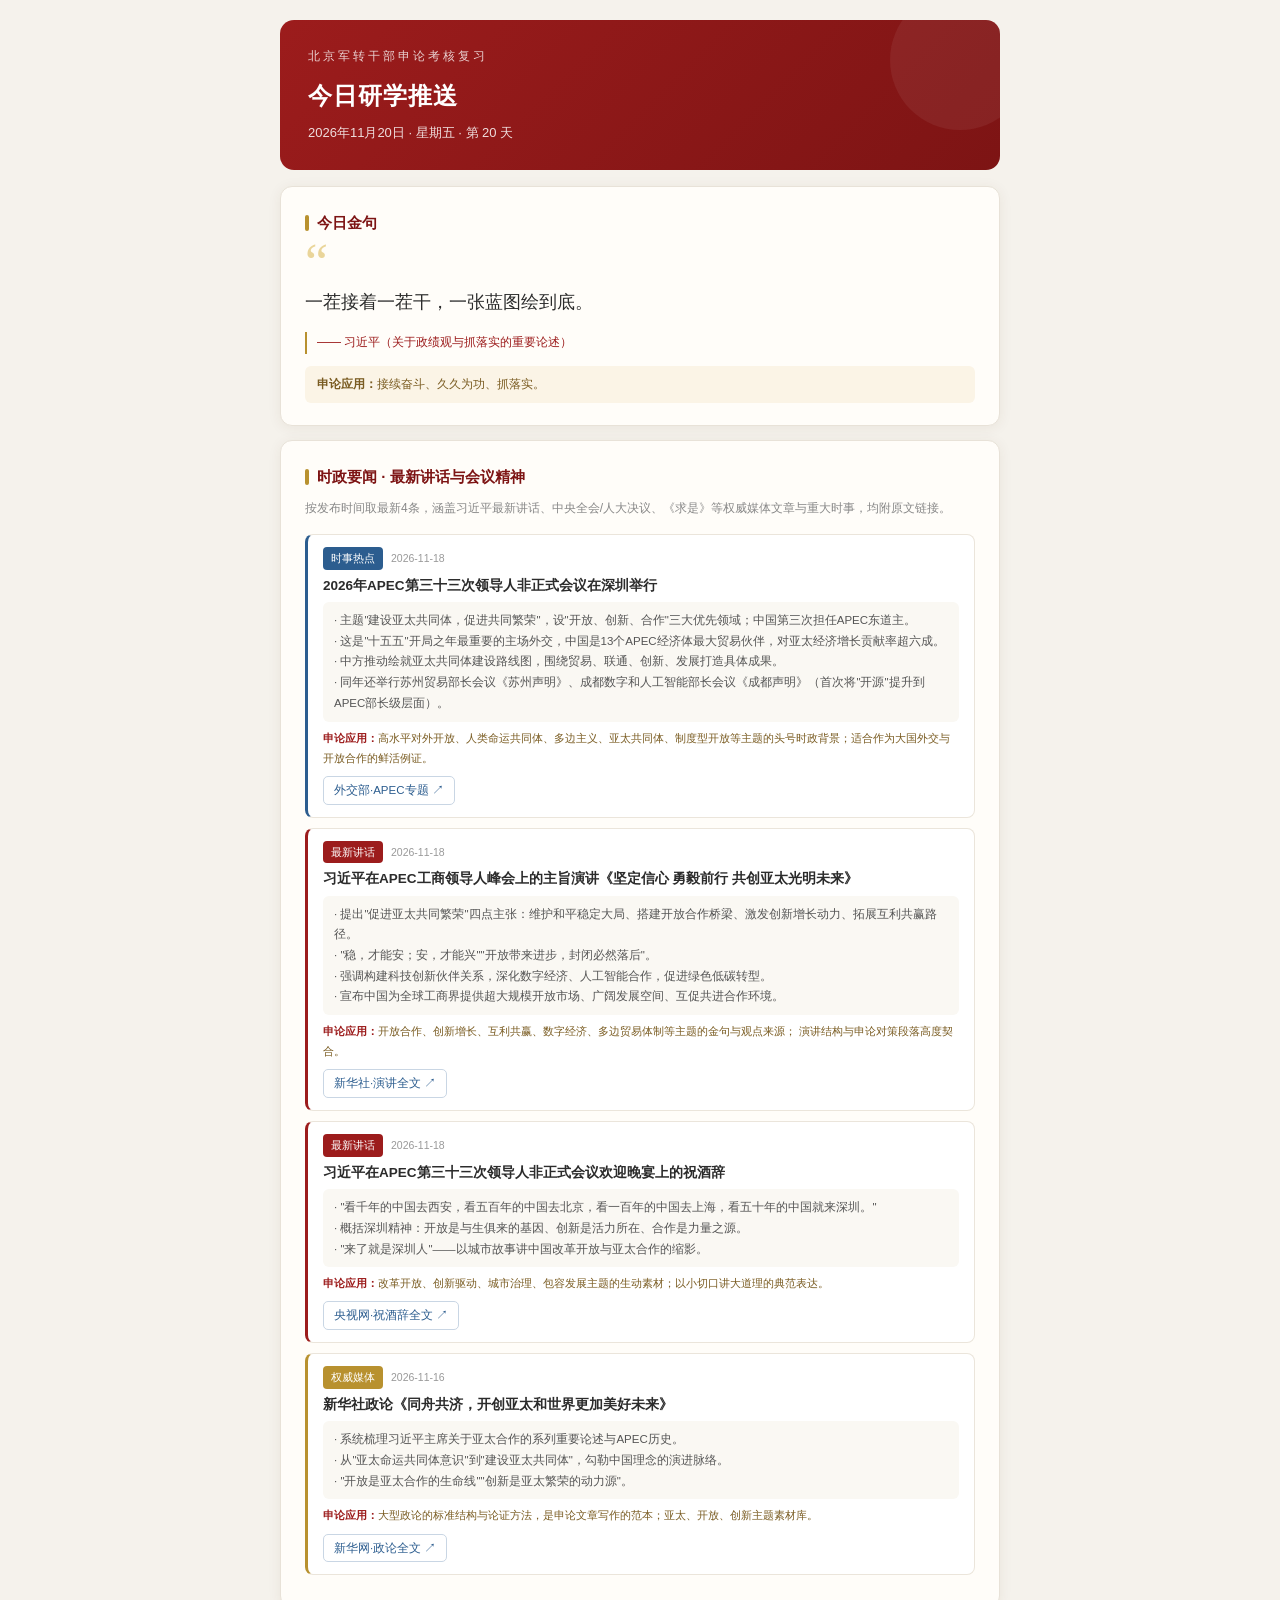
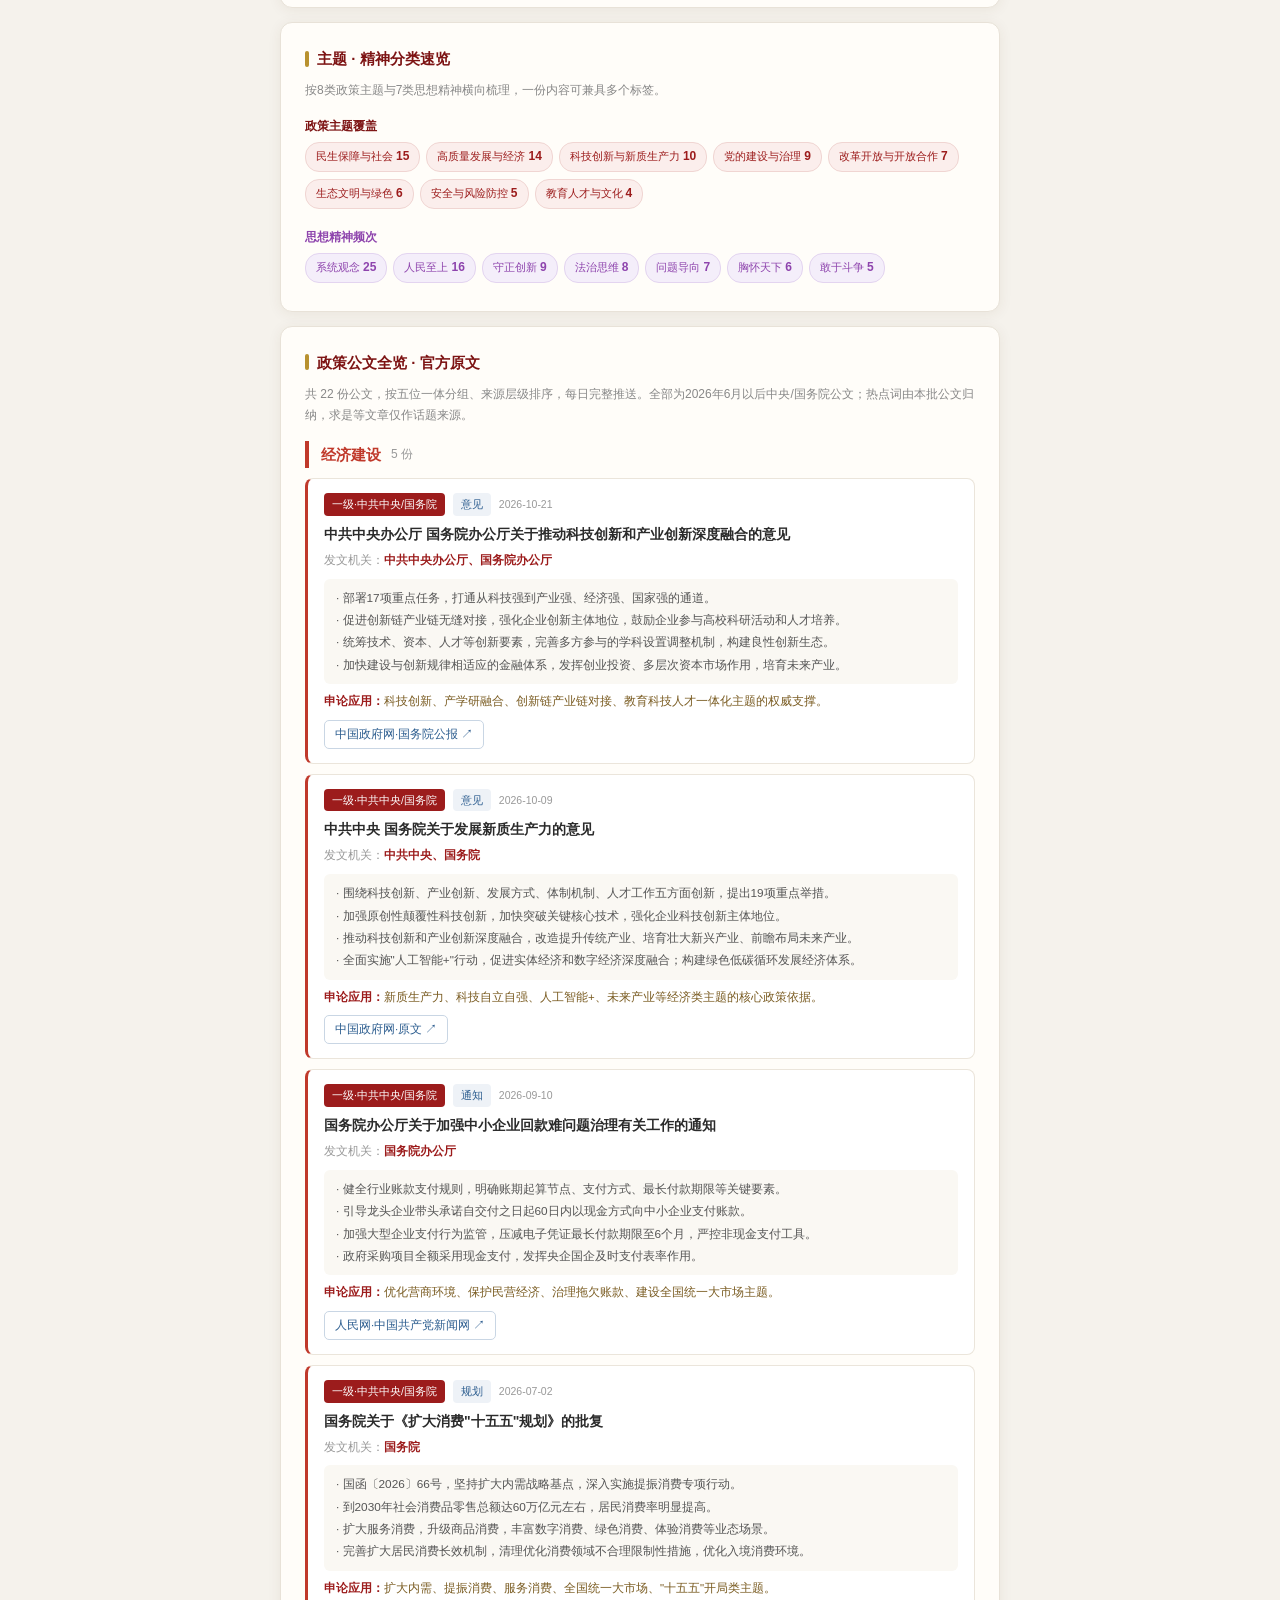
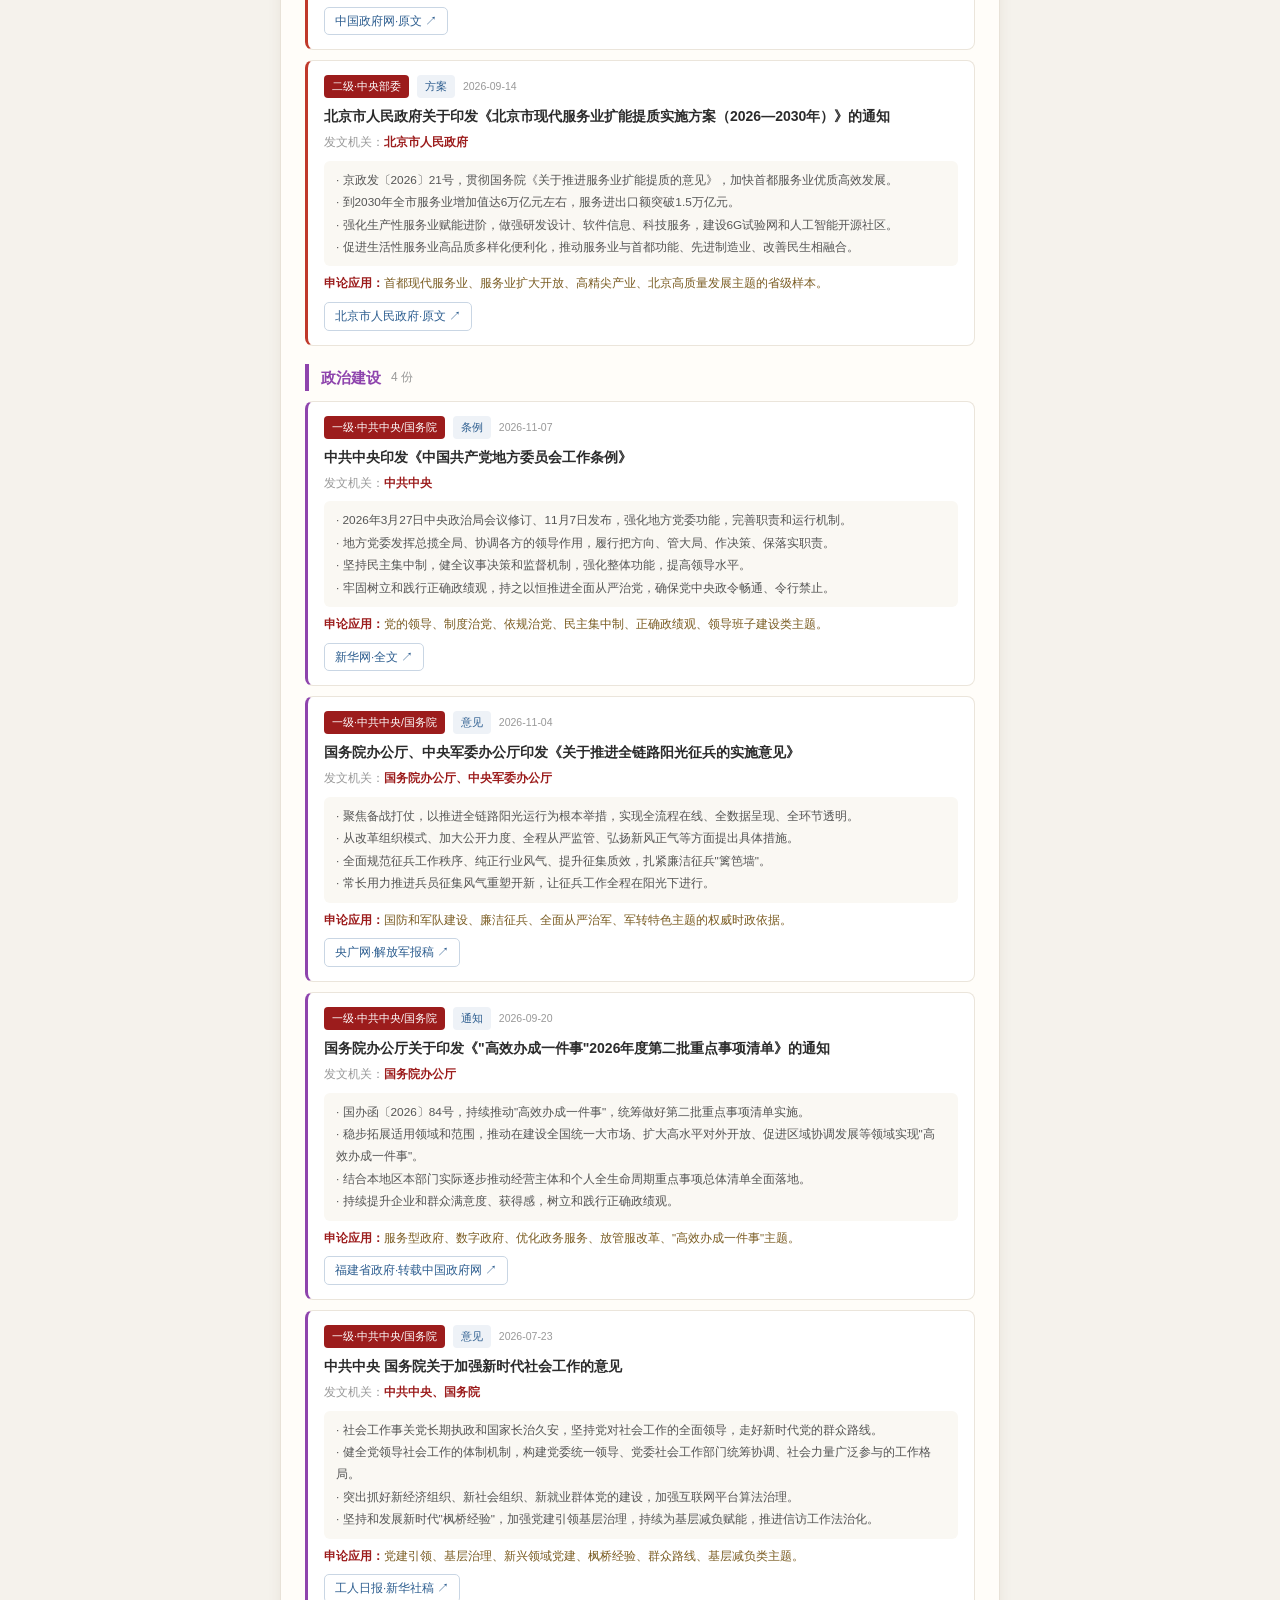
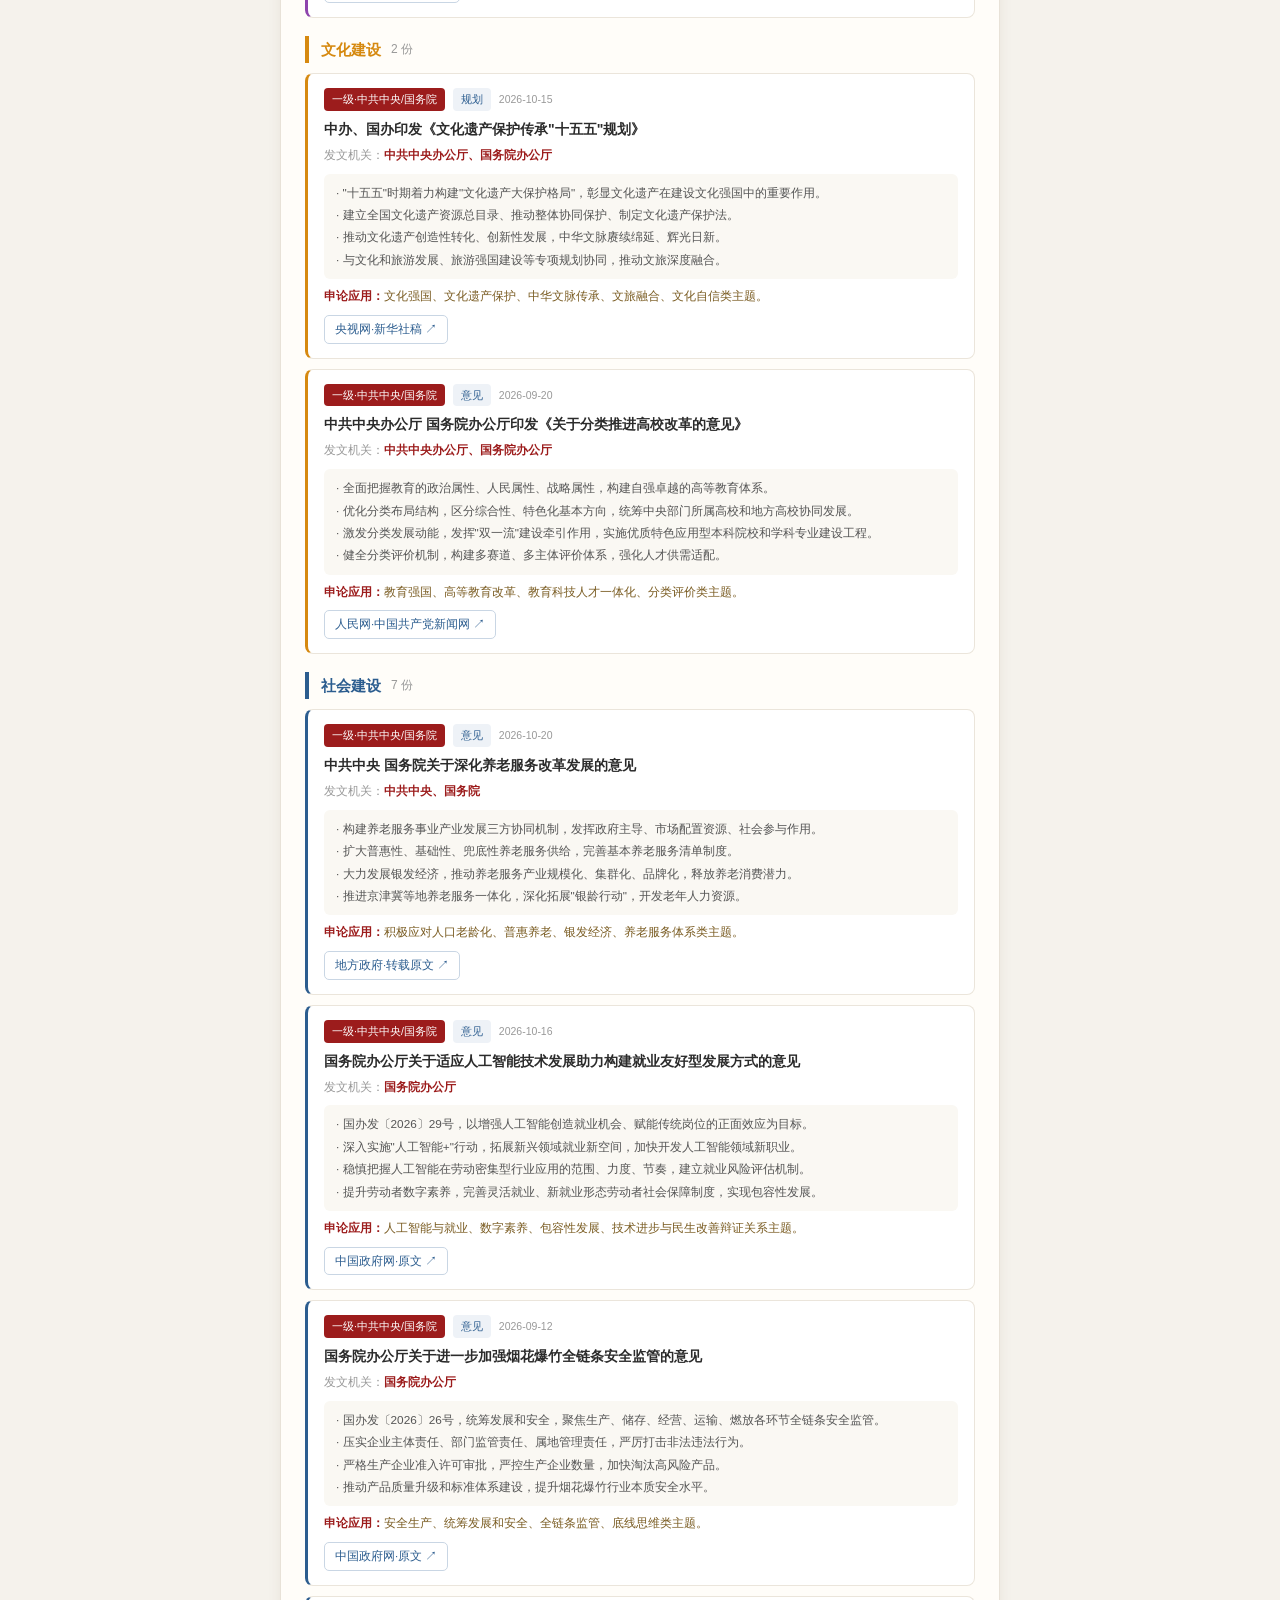
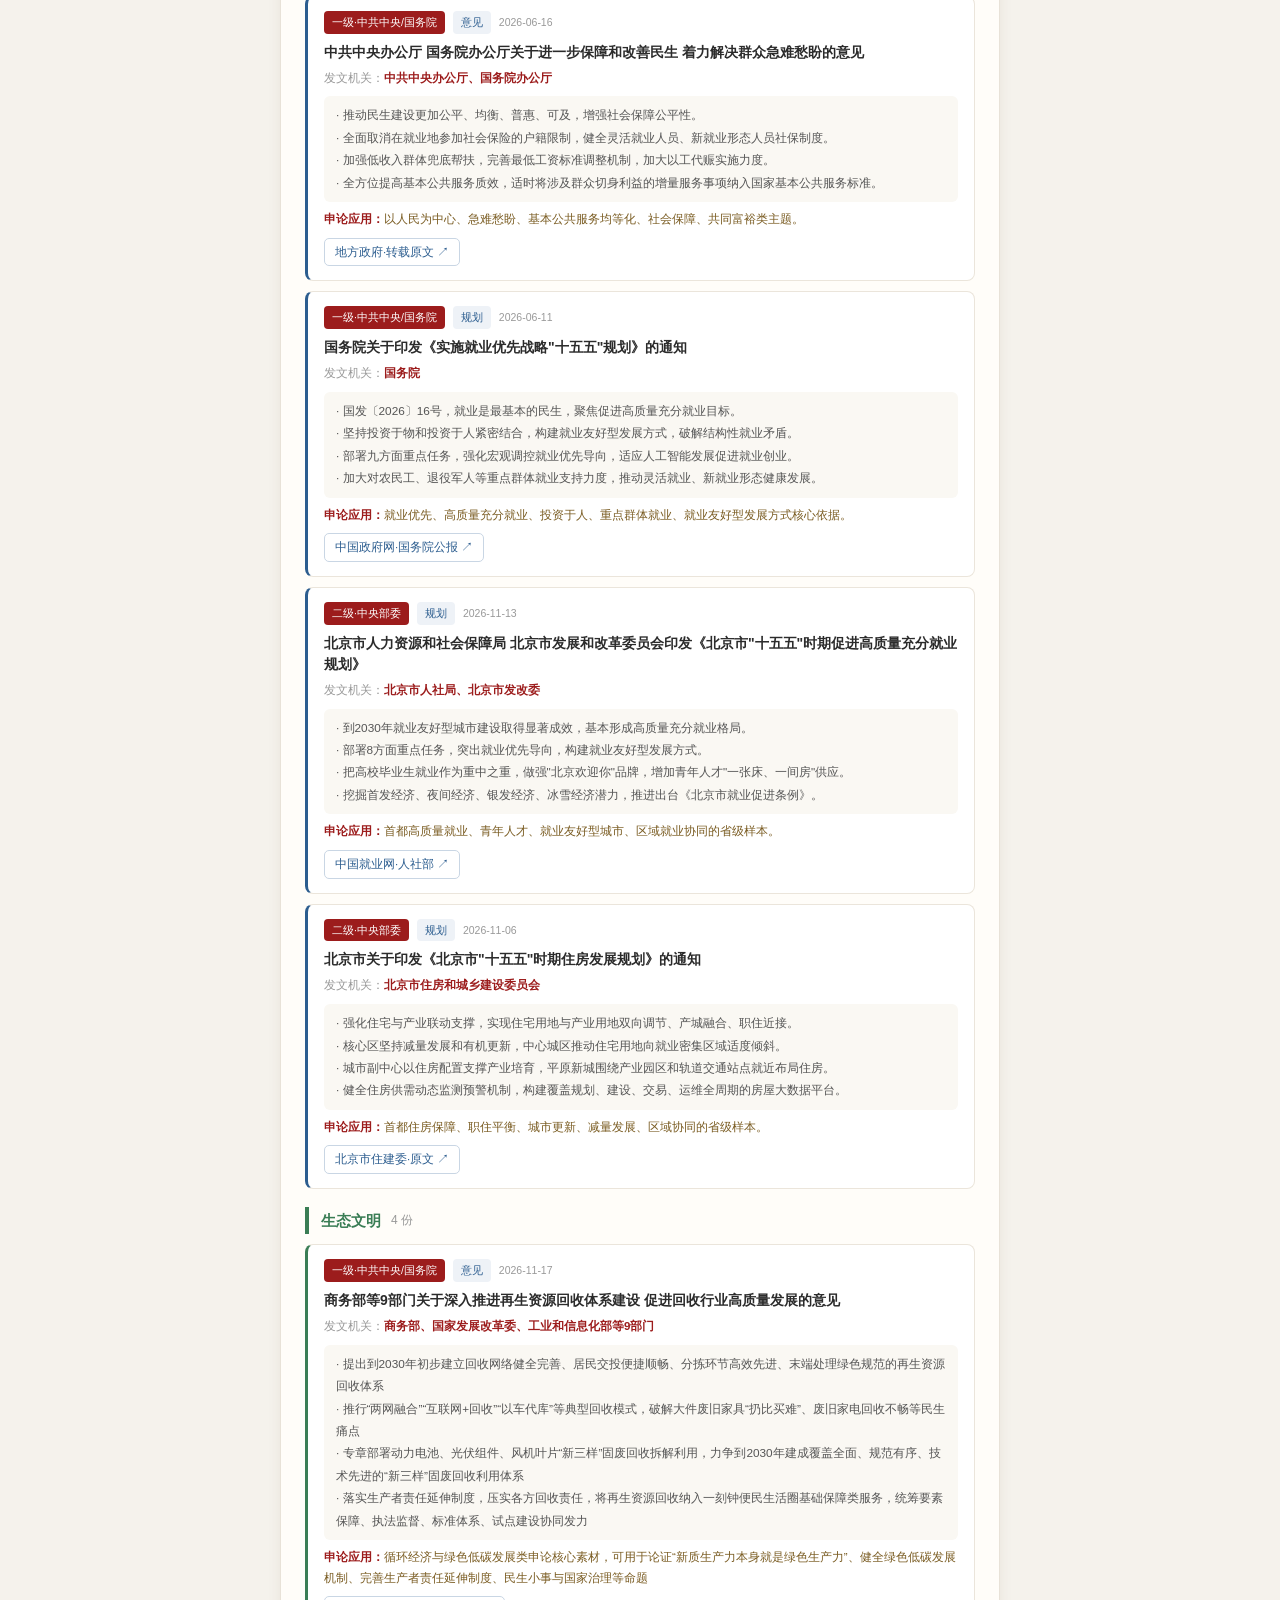
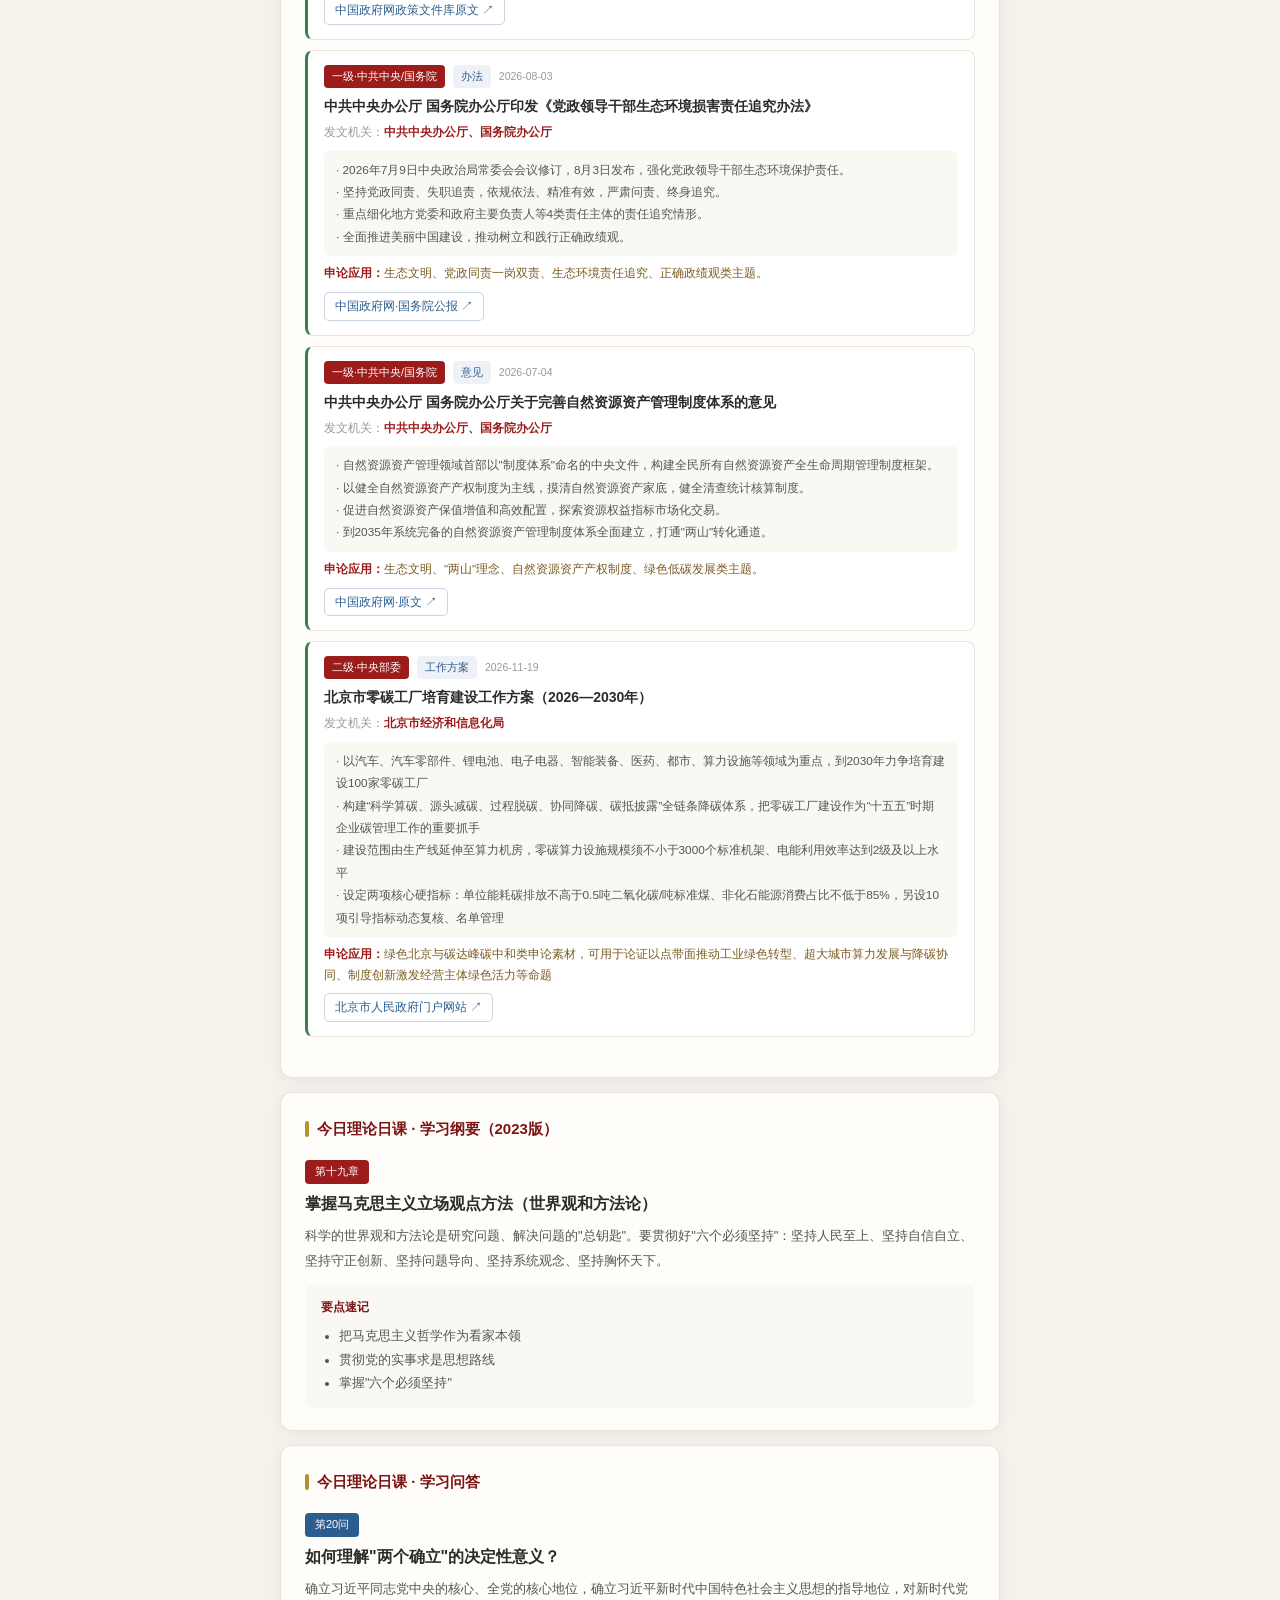
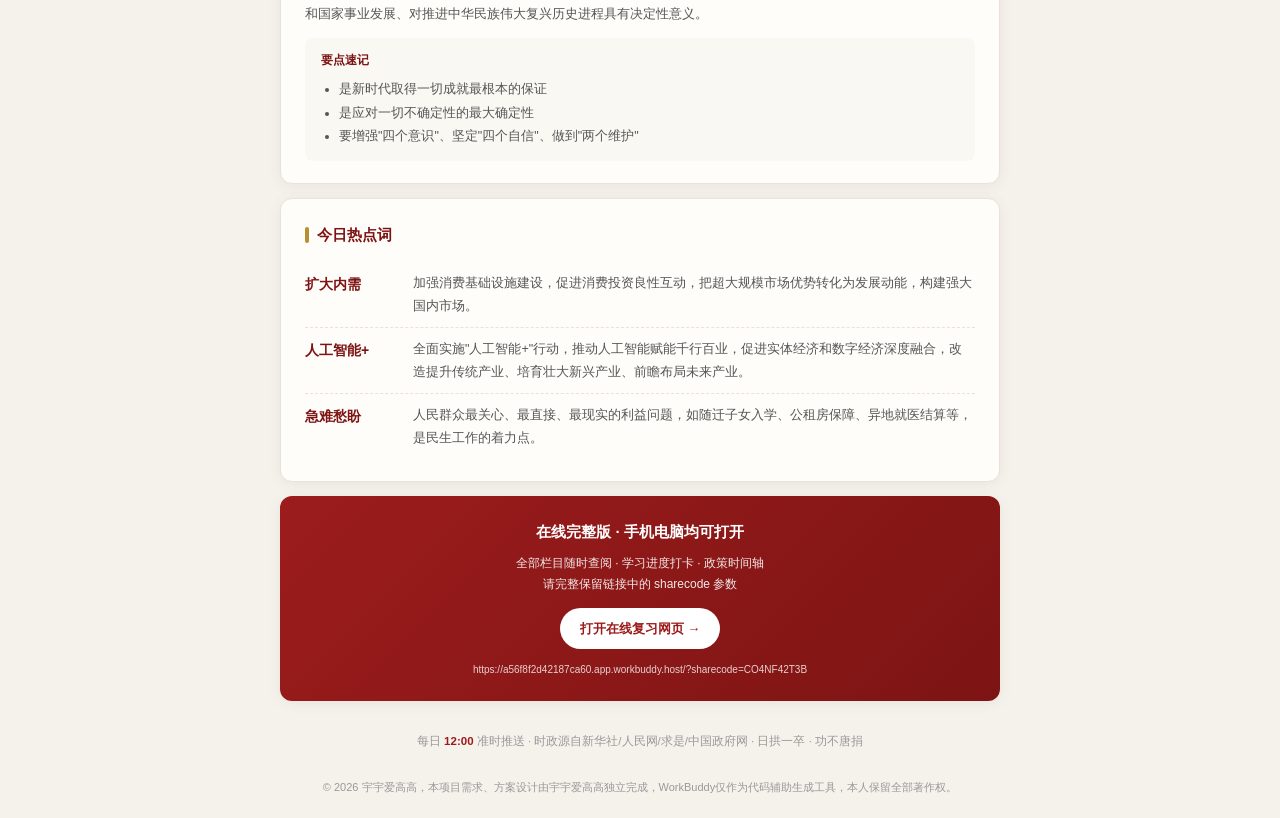
==== 今日推送_2026-11-20.html @ 4954077d "部署军转申论网站 2026-11-20" ====
<!DOCTYPE html>
<!-- 作者：宇宇爱高高，创建时间：2026-11-19，自主设计，AI辅助编码 -->
<html lang="zh-CN">
<head>
<meta charset="UTF-8">
<meta name="viewport" content="width=device-width,initial-scale=1.0">
<meta name="author" content="宇宇爱高高">
<meta name="copyright" content="© 2026 宇宇爱高高">
<meta name="generator" content="WorkBuddy，需求与设计由宇宇爱高高完成">
<title>军转申论·今日推送 11月20日</title>
<style>
*{margin:0;padding:0;box-sizing:border-box}
body{font-family:"PingFang SC","Microsoft YaHei",sans-serif;background:#f5f2ec;color:#2b2b2b;line-height:1.8;padding:20px}
.wrap{max-width:720px;margin:0 auto}
.hd{background:linear-gradient(135deg,#9c1c1c,#7d1414);color:#fff;border-radius:14px;padding:26px 28px;margin-bottom:16px;position:relative;overflow:hidden}
.hd::after{content:"";position:absolute;right:-30px;top:-30px;width:140px;height:140px;border-radius:50%;background:rgba(255,255,255,.06)}
.hd .kicker{font-size:12px;letter-spacing:3px;opacity:.8}
.hd h1{font-size:24px;margin:6px 0 4px;letter-spacing:1px}
.hd .date{font-size:13px;opacity:.85}
.card{background:#fffdf9;border:1px solid #e8e2d8;border-radius:12px;padding:22px 24px;margin-bottom:14px;box-shadow:0 2px 14px rgba(90,60,30,.07)}
.card h2{font-size:15px;color:#7d1414;display:flex;align-items:center;gap:8px;margin-bottom:14px}
.card h2::before{content:"";width:4px;height:16px;background:#b8912f;border-radius:2px}
.qmark{font-size:52px;color:#d9b64d;line-height:.5;font-family:Georgia,serif;opacity:.55}
.qtext{font-size:18px;line-height:2;font-weight:500;margin:8px 0 12px}
.qsrc{font-size:12px;color:#9c1c1c;border-left:2px solid #b8912f;padding-left:10px}
.quse{font-size:12px;color:#7a5c22;background:#fbf4e6;border-radius:6px;padding:8px 12px;margin-top:12px}
.badge{display:inline-block;font-size:11px;color:#fff;background:#9c1c1c;padding:2px 10px;border-radius:4px;margin-bottom:8px}
.badge.blue{background:#2c5d8f}
.stitle{font-size:16px;font-weight:700;line-height:1.5;margin-bottom:8px}
.sbody{font-size:13px;color:#555;line-height:1.9}
.pts{background:#faf8f3;border-radius:8px;padding:12px 16px;margin-top:12px}
.pts .h{font-size:12px;color:#7d1414;font-weight:700;margin-bottom:6px}
.pts ul{padding-left:18px;font-size:12.5px;color:#555;line-height:1.9}
.word{display:flex;gap:12px;align-items:flex-start;padding:10px 0;border-bottom:1px dashed #e8e2d8}
.word:last-child{border-bottom:none}
.word .n{font-size:14px;font-weight:700;color:#7d1414;min-width:96px}
.word .d{font-size:12.5px;color:#555}
.doc-overview{font-size:12px;color:#888;margin:-6px 0 14px}
.doc-group{margin-bottom:18px}
.doc-group-hd{display:flex;align-items:center;gap:10px;border-left:4px solid;padding-left:12px;margin-bottom:10px}
.dg-name{font-size:15px;font-weight:700}
.dg-count{font-size:12px;color:#999}
.doc-item{border:1px solid #ebe5db;border-left:3px solid;border-radius:8px;padding:14px 16px;margin-bottom:10px;background:#fff}
.doc-meta{display:flex;gap:8px;flex-wrap:wrap;align-items:center;margin-bottom:8px}
.tag{font-size:10.5px;padding:2px 8px;border-radius:4px;color:#fff;background:#9c1c1c}
.tag.type{background:#eef2f7;color:#2c5d8f}
.tag.date{background:transparent;color:#999;padding-left:0}
.doc-title{font-size:14px;font-weight:700;line-height:1.5;color:#2b2b2b;margin-bottom:5px}
.doc-org{font-size:11.5px;color:#999;margin-bottom:8px}
.doc-org b{color:#9c1c1c}
.doc-points{font-size:11.8px;color:#555;line-height:1.9;background:#faf8f3;border-radius:6px;padding:8px 12px}
.doc-use{font-size:11.5px;color:#7a5c22;margin-top:7px}
.doc-use b{color:#9c1c1c}
.doc-link{display:inline-block;margin-top:8px;font-size:11.5px;color:#2c5d8f;border:1px solid #c9d6e4;border-radius:5px;padding:3px 10px;text-decoration:none}
.stat-chip{display:inline-block;font-size:11px;padding:3px 10px;border-radius:14px;background:#fbeeec;color:#9c1c1c;margin:0 6px 6px 0;border:1px solid #f0d5d2}
.stat-chip b{font-size:12px}
.stat-chip.purple{background:#f4eefa;color:#8e44ad;border-color:#e3d4f0}
.affair-item{border:1px solid #ebe5db;border-left:3px solid;border-radius:8px;padding:12px 15px;margin-bottom:10px;background:#fff}
.af-meta{display:flex;gap:8px;align-items:center;margin-bottom:6px}
.af-cat{font-size:10.5px;color:#fff;padding:2px 8px;border-radius:4px}
.af-date{font-size:10.5px;color:#999}
.af-title{font-size:13.5px;font-weight:700;line-height:1.5;color:#2b2b2b;margin-bottom:6px}
.af-pts{font-size:11.5px;color:#555;line-height:1.8;background:#faf8f3;border-radius:6px;padding:8px 11px}
.af-use{font-size:11.2px;color:#7a5c22;margin-top:6px}
.af-use b{color:#9c1c1c}
.foot{text-align:center;font-size:11.5px;color:#999;padding:16px 0}
.foot b{color:#9c1c1c}
</style>
</head>
<body>
<div class="wrap">
  <div class="hd">
    <div class="kicker">北京军转干部申论考核复习</div>
    <h1>今日研学推送</h1>
    <div class="date">2026年11月20日 · 星期五 · 第 20 天</div>
  </div>

  <div class="card">
    <h2>今日金句</h2>
    <div class="qmark">“</div>
    <div class="qtext">一茬接着一茬干，一张蓝图绘到底。</div>
    <div class="qsrc">—— 习近平（关于政绩观与抓落实的重要论述）</div>
    <div class="quse"><b>申论应用：</b>接续奋斗、久久为功、抓落实。</div>
  </div>

  <div class="card">
    <h2>时政要闻 · 最新讲话与会议精神</h2>
    <div class="doc-overview">按发布时间取最新4条，涵盖习近平最新讲话、中央全会/人大决议、《求是》等权威媒体文章与重大时事，均附原文链接。</div>
    
  <div class="affair-item" style="border-left-color:#2c5d8f">
    <div class="af-meta">
      <span class="af-cat" style="background:#2c5d8f">时事热点</span>
      <span class="af-date">2026-11-18</span>
    </div>
    <div class="af-title">2026年APEC第三十三次领导人非正式会议在深圳举行</div>
    <div class="af-pts">· 主题"建设亚太共同体，促进共同繁荣"，设"开放、创新、合作"三大优先领域；中国第三次担任APEC东道主。<br>· 这是"十五五"开局之年最重要的主场外交，中国是13个APEC经济体最大贸易伙伴，对亚太经济增长贡献率超六成。<br>· 中方推动绘就亚太共同体建设路线图，围绕贸易、联通、创新、发展打造具体成果。<br>· 同年还举行苏州贸易部长会议《苏州声明》、成都数字和人工智能部长会议《成都声明》（首次将"开源"提升到APEC部长级层面）。</div>
    <div class="af-use"><b>申论应用：</b>高水平对外开放、人类命运共同体、多边主义、亚太共同体、制度型开放等主题的头号时政背景；适合作为大国外交与开放合作的鲜活例证。</div>
    <a class="doc-link" href="https://www.fmprc.gov.cn/gjhdq_676201/gjhdqzz_681964/lhg_682278/jbqk_682280/" target="_blank" rel="noopener">外交部·APEC专题 ↗</a>
  </div>
  <div class="affair-item" style="border-left-color:#9c1c1c">
    <div class="af-meta">
      <span class="af-cat" style="background:#9c1c1c">最新讲话</span>
      <span class="af-date">2026-11-18</span>
    </div>
    <div class="af-title">习近平在APEC工商领导人峰会上的主旨演讲《坚定信心 勇毅前行 共创亚太光明未来》</div>
    <div class="af-pts">· 提出"促进亚太共同繁荣"四点主张：维护和平稳定大局、搭建开放合作桥梁、激发创新增长动力、拓展互利共赢路径。<br>· "稳，才能安；安，才能兴""开放带来进步，封闭必然落后"。<br>· 强调构建科技创新伙伴关系，深化数字经济、人工智能合作，促进绿色低碳转型。<br>· 宣布中国为全球工商界提供超大规模开放市场、广阔发展空间、互促共进合作环境。</div>
    <div class="af-use"><b>申论应用：</b>开放合作、创新增长、互利共赢、数字经济、多边贸易体制等主题的金句与观点来源； 演讲结构与申论对策段落高度契合。</div>
    <a class="doc-link" href="https://www.news.cn/politics/leaders/20261118/656367581ebe4dcb8700fd9f59905ef6/c.html" target="_blank" rel="noopener">新华社·演讲全文 ↗</a>
  </div>
  <div class="affair-item" style="border-left-color:#9c1c1c">
    <div class="af-meta">
      <span class="af-cat" style="background:#9c1c1c">最新讲话</span>
      <span class="af-date">2026-11-18</span>
    </div>
    <div class="af-title">习近平在APEC第三十三次领导人非正式会议欢迎晚宴上的祝酒辞</div>
    <div class="af-pts">· "看千年的中国去西安，看五百年的中国去北京，看一百年的中国去上海，看五十年的中国就来深圳。"<br>· 概括深圳精神：开放是与生俱来的基因、创新是活力所在、合作是力量之源。<br>· "来了就是深圳人"——以城市故事讲中国改革开放与亚太合作的缩影。</div>
    <div class="af-use"><b>申论应用：</b>改革开放、创新驱动、城市治理、包容发展主题的生动素材；以小切口讲大道理的典范表达。</div>
    <a class="doc-link" href="https://news.cctv.cn/2026/11/18/ARTIrsW7RAq0j0XWYl220U7e261118.shtml" target="_blank" rel="noopener">央视网·祝酒辞全文 ↗</a>
  </div>
  <div class="affair-item" style="border-left-color:#b8912f">
    <div class="af-meta">
      <span class="af-cat" style="background:#b8912f">权威媒体</span>
      <span class="af-date">2026-11-16</span>
    </div>
    <div class="af-title">新华社政论《同舟共济，开创亚太和世界更加美好未来》</div>
    <div class="af-pts">· 系统梳理习近平主席关于亚太合作的系列重要论述与APEC历史。<br>· 从"亚太命运共同体意识"到"建设亚太共同体"，勾勒中国理念的演进脉络。<br>· "开放是亚太合作的生命线""创新是亚太繁荣的动力源"。</div>
    <div class="af-use"><b>申论应用：</b>大型政论的标准结构与论证方法，是申论文章写作的范本；亚太、开放、创新主题素材库。</div>
    <a class="doc-link" href="https://www.news.cn/world/20261116/2da9c629eb8a466ca08a1c7524896eae/c.html" target="_blank" rel="noopener">新华网·政论全文 ↗</a>
  </div>
  </div>

  <div class="card">
    <h2>主题 · 精神分类速览</h2>
    <div class="doc-overview">按8类政策主题与7类思想精神横向梳理，一份内容可兼具多个标签。</div>
    <div style="font-size:12px;color:#7d1414;font-weight:700;margin:6px 0 4px">政策主题覆盖</div>
    <div><span class="stat-chip">民生保障与社会 <b>15</b></span><span class="stat-chip">高质量发展与经济 <b>14</b></span><span class="stat-chip">科技创新与新质生产力 <b>10</b></span><span class="stat-chip">党的建设与治理 <b>9</b></span><span class="stat-chip">改革开放与开放合作 <b>7</b></span><span class="stat-chip">生态文明与绿色 <b>6</b></span><span class="stat-chip">安全与风险防控 <b>5</b></span><span class="stat-chip">教育人才与文化 <b>4</b></span></div>
    <div style="font-size:12px;color:#8e44ad;font-weight:700;margin:12px 0 4px">思想精神频次</div>
    <div><span class="stat-chip purple">系统观念 <b>25</b></span><span class="stat-chip purple">人民至上 <b>16</b></span><span class="stat-chip purple">守正创新 <b>9</b></span><span class="stat-chip purple">法治思维 <b>8</b></span><span class="stat-chip purple">问题导向 <b>7</b></span><span class="stat-chip purple">胸怀天下 <b>6</b></span><span class="stat-chip purple">敢于斗争 <b>5</b></span></div>
  </div>

  <div class="card">
    <h2>政策公文全览 · 官方原文</h2>
    <div class="doc-overview">共 22 份公文，按五位一体分组、来源层级排序，每日完整推送。全部为2026年6月以后中央/国务院公文；热点词由本批公文归纳，求是等文章仅作话题来源。</div>
    
  <div class="doc-group">
    <div class="doc-group-hd" style="border-left-color:#c0392b">
      <span class="dg-name" style="color:#c0392b">经济建设</span>
      <span class="dg-count">5 份</span>
    </div>
    
      <div class="doc-item" style="border-left-color:#c0392b">
        <div class="doc-meta">
          <span class="tag">一级·中共中央/国务院</span>
          <span class="tag type">意见</span>
          <span class="tag date">2026-10-21</span>
        </div>
        <div class="doc-title">中共中央办公厅 国务院办公厅关于推动科技创新和产业创新深度融合的意见</div>
        <div class="doc-org">发文机关：<b>中共中央办公厅、国务院办公厅</b></div>
        <div class="doc-points">· 部署17项重点任务，打通从科技强到产业强、经济强、国家强的通道。<br>· 促进创新链产业链无缝对接，强化企业创新主体地位，鼓励企业参与高校科研活动和人才培养。<br>· 统筹技术、资本、人才等创新要素，完善多方参与的学科设置调整机制，构建良性创新生态。<br>· 加快建设与创新规律相适应的金融体系，发挥创业投资、多层次资本市场作用，培育未来产业。</div>
        <div class="doc-use"><b>申论应用：</b>科技创新、产学研融合、创新链产业链对接、教育科技人才一体化主题的权威支撑。</div>
        <a class="doc-link" href="https://www.gov.cn/gongbao/2026/issue_13086/202611/content_7085638.html" target="_blank" rel="noopener">中国政府网·国务院公报 ↗</a>
      </div>
      <div class="doc-item" style="border-left-color:#c0392b">
        <div class="doc-meta">
          <span class="tag">一级·中共中央/国务院</span>
          <span class="tag type">意见</span>
          <span class="tag date">2026-10-09</span>
        </div>
        <div class="doc-title">中共中央 国务院关于发展新质生产力的意见</div>
        <div class="doc-org">发文机关：<b>中共中央、国务院</b></div>
        <div class="doc-points">· 围绕科技创新、产业创新、发展方式、体制机制、人才工作五方面创新，提出19项重点举措。<br>· 加强原创性颠覆性科技创新，加快突破关键核心技术，强化企业科技创新主体地位。<br>· 推动科技创新和产业创新深度融合，改造提升传统产业、培育壮大新兴产业、前瞻布局未来产业。<br>· 全面实施"人工智能+"行动，促进实体经济和数字经济深度融合；构建绿色低碳循环发展经济体系。</div>
        <div class="doc-use"><b>申论应用：</b>新质生产力、科技自立自强、人工智能+、未来产业等经济类主题的核心政策依据。</div>
        <a class="doc-link" href="https://www.gov.cn/yaowen/liebiao/202610/content_7082824.htm" target="_blank" rel="noopener">中国政府网·原文 ↗</a>
      </div>
      <div class="doc-item" style="border-left-color:#c0392b">
        <div class="doc-meta">
          <span class="tag">一级·中共中央/国务院</span>
          <span class="tag type">通知</span>
          <span class="tag date">2026-09-10</span>
        </div>
        <div class="doc-title">国务院办公厅关于加强中小企业回款难问题治理有关工作的通知</div>
        <div class="doc-org">发文机关：<b>国务院办公厅</b></div>
        <div class="doc-points">· 健全行业账款支付规则，明确账期起算节点、支付方式、最长付款期限等关键要素。<br>· 引导龙头企业带头承诺自交付之日起60日内以现金方式向中小企业支付账款。<br>· 加强大型企业支付行为监管，压减电子凭证最长付款期限至6个月，严控非现金支付工具。<br>· 政府采购项目全额采用现金支付，发挥央企国企及时支付表率作用。</div>
        <div class="doc-use"><b>申论应用：</b>优化营商环境、保护民营经济、治理拖欠账款、建设全国统一大市场主题。</div>
        <a class="doc-link" href="https://cpc.people.com.cn/BIG5/n1/2026/0911/c64387-40796608.html" target="_blank" rel="noopener">人民网·中国共产党新闻网 ↗</a>
      </div>
      <div class="doc-item" style="border-left-color:#c0392b">
        <div class="doc-meta">
          <span class="tag">一级·中共中央/国务院</span>
          <span class="tag type">规划</span>
          <span class="tag date">2026-07-02</span>
        </div>
        <div class="doc-title">国务院关于《扩大消费"十五五"规划》的批复</div>
        <div class="doc-org">发文机关：<b>国务院</b></div>
        <div class="doc-points">· 国函〔2026〕66号，坚持扩大内需战略基点，深入实施提振消费专项行动。<br>· 到2030年社会消费品零售总额达60万亿元左右，居民消费率明显提高。<br>· 扩大服务消费，升级商品消费，丰富数字消费、绿色消费、体验消费等业态场景。<br>· 完善扩大居民消费长效机制，清理优化消费领域不合理限制性措施，优化入境消费环境。</div>
        <div class="doc-use"><b>申论应用：</b>扩大内需、提振消费、服务消费、全国统一大市场、"十五五"开局类主题。</div>
        <a class="doc-link" href="https://www.gov.cn/zhengce/zhengceku/202607/content_7075217.htm" target="_blank" rel="noopener">中国政府网·原文 ↗</a>
      </div>
      <div class="doc-item" style="border-left-color:#c0392b">
        <div class="doc-meta">
          <span class="tag">二级·中央部委</span>
          <span class="tag type">方案</span>
          <span class="tag date">2026-09-14</span>
        </div>
        <div class="doc-title">北京市人民政府关于印发《北京市现代服务业扩能提质实施方案（2026—2030年）》的通知</div>
        <div class="doc-org">发文机关：<b>北京市人民政府</b></div>
        <div class="doc-points">· 京政发〔2026〕21号，贯彻国务院《关于推进服务业扩能提质的意见》，加快首都服务业优质高效发展。<br>· 到2030年全市服务业增加值达6万亿元左右，服务进出口额突破1.5万亿元。<br>· 强化生产性服务业赋能进阶，做强研发设计、软件信息、科技服务，建设6G试验网和人工智能开源社区。<br>· 促进生活性服务业高品质多样化便利化，推动服务业与首都功能、先进制造业、改善民生相融合。</div>
        <div class="doc-use"><b>申论应用：</b>首都现代服务业、服务业扩大开放、高精尖产业、北京高质量发展主题的省级样本。</div>
        <a class="doc-link" href="https://www.beijing.gov.cn/zhengce/zhengcefagui/202609/t20260916_4866916.html" target="_blank" rel="noopener">北京市人民政府·原文 ↗</a>
      </div>
  </div>
  <div class="doc-group">
    <div class="doc-group-hd" style="border-left-color:#8e44ad">
      <span class="dg-name" style="color:#8e44ad">政治建设</span>
      <span class="dg-count">4 份</span>
    </div>
    
      <div class="doc-item" style="border-left-color:#8e44ad">
        <div class="doc-meta">
          <span class="tag">一级·中共中央/国务院</span>
          <span class="tag type">条例</span>
          <span class="tag date">2026-11-07</span>
        </div>
        <div class="doc-title">中共中央印发《中国共产党地方委员会工作条例》</div>
        <div class="doc-org">发文机关：<b>中共中央</b></div>
        <div class="doc-points">· 2026年3月27日中央政治局会议修订、11月7日发布，强化地方党委功能，完善职责和运行机制。<br>· 地方党委发挥总揽全局、协调各方的领导作用，履行把方向、管大局、作决策、保落实职责。<br>· 坚持民主集中制，健全议事决策和监督机制，强化整体功能，提高领导水平。<br>· 牢固树立和践行正确政绩观，持之以恒推进全面从严治党，确保党中央政令畅通、令行禁止。</div>
        <div class="doc-use"><b>申论应用：</b>党的领导、制度治党、依规治党、民主集中制、正确政绩观、领导班子建设类主题。</div>
        <a class="doc-link" href="https://www.news.cn/politics/20261115/aac5a93da4fe438a99ce4bcd477d2e38/c.html" target="_blank" rel="noopener">新华网·全文 ↗</a>
      </div>
      <div class="doc-item" style="border-left-color:#8e44ad">
        <div class="doc-meta">
          <span class="tag">一级·中共中央/国务院</span>
          <span class="tag type">意见</span>
          <span class="tag date">2026-11-04</span>
        </div>
        <div class="doc-title">国务院办公厅、中央军委办公厅印发《关于推进全链路阳光征兵的实施意见》</div>
        <div class="doc-org">发文机关：<b>国务院办公厅、中央军委办公厅</b></div>
        <div class="doc-points">· 聚焦备战打仗，以推进全链路阳光运行为根本举措，实现全流程在线、全数据呈现、全环节透明。<br>· 从改革组织模式、加大公开力度、全程从严监管、弘扬新风正气等方面提出具体措施。<br>· 全面规范征兵工作秩序、纯正行业风气、提升征集质效，扎紧廉洁征兵"篱笆墙"。<br>· 常长用力推进兵员征集风气重塑开新，让征兵工作全程在阳光下进行。</div>
        <div class="doc-use"><b>申论应用：</b>国防和军队建设、廉洁征兵、全面从严治军、军转特色主题的权威时政依据。</div>
        <a class="doc-link" href="https://www.cnr.cn/js2014/jq/20261104/t20261104_527862147.shtml" target="_blank" rel="noopener">央广网·解放军报稿 ↗</a>
      </div>
      <div class="doc-item" style="border-left-color:#8e44ad">
        <div class="doc-meta">
          <span class="tag">一级·中共中央/国务院</span>
          <span class="tag type">通知</span>
          <span class="tag date">2026-09-20</span>
        </div>
        <div class="doc-title">国务院办公厅关于印发《"高效办成一件事"2026年度第二批重点事项清单》的通知</div>
        <div class="doc-org">发文机关：<b>国务院办公厅</b></div>
        <div class="doc-points">· 国办函〔2026〕84号，持续推动"高效办成一件事"，统筹做好第二批重点事项清单实施。<br>· 稳步拓展适用领域和范围，推动在建设全国统一大市场、扩大高水平对外开放、促进区域协调发展等领域实现"高效办成一件事"。<br>· 结合本地区本部门实际逐步推动经营主体和个人全生命周期重点事项总体清单全面落地。<br>· 持续提升企业和群众满意度、获得感，树立和践行正确政绩观。</div>
        <div class="doc-use"><b>申论应用：</b>服务型政府、数字政府、优化政务服务、放管服改革、"高效办成一件事"主题。</div>
        <a class="doc-link" href="https://www.fujian.gov.cn/zwgk/ztzl/zfwzjsygl/ygwj/202609/t20260929_7219694.htm" target="_blank" rel="noopener">福建省政府·转载中国政府网 ↗</a>
      </div>
      <div class="doc-item" style="border-left-color:#8e44ad">
        <div class="doc-meta">
          <span class="tag">一级·中共中央/国务院</span>
          <span class="tag type">意见</span>
          <span class="tag date">2026-07-23</span>
        </div>
        <div class="doc-title">中共中央 国务院关于加强新时代社会工作的意见</div>
        <div class="doc-org">发文机关：<b>中共中央、国务院</b></div>
        <div class="doc-points">· 社会工作事关党长期执政和国家长治久安，坚持党对社会工作的全面领导，走好新时代党的群众路线。<br>· 健全党领导社会工作的体制机制，构建党委统一领导、党委社会工作部门统筹协调、社会力量广泛参与的工作格局。<br>· 突出抓好新经济组织、新社会组织、新就业群体党的建设，加强互联网平台算法治理。<br>· 坚持和发展新时代"枫桥经验"，加强党建引领基层治理，持续为基层减负赋能，推进信访工作法治化。</div>
        <div class="doc-use"><b>申论应用：</b>党建引领、基层治理、新兴领域党建、枫桥经验、群众路线、基层减负类主题。</div>
        <a class="doc-link" href="https://www.workercn.cn/papers/grrb/2026/07/24/1/news-1.html" target="_blank" rel="noopener">工人日报·新华社稿 ↗</a>
      </div>
  </div>
  <div class="doc-group">
    <div class="doc-group-hd" style="border-left-color:#d68910">
      <span class="dg-name" style="color:#d68910">文化建设</span>
      <span class="dg-count">2 份</span>
    </div>
    
      <div class="doc-item" style="border-left-color:#d68910">
        <div class="doc-meta">
          <span class="tag">一级·中共中央/国务院</span>
          <span class="tag type">规划</span>
          <span class="tag date">2026-10-15</span>
        </div>
        <div class="doc-title">中办、国办印发《文化遗产保护传承"十五五"规划》</div>
        <div class="doc-org">发文机关：<b>中共中央办公厅、国务院办公厅</b></div>
        <div class="doc-points">· "十五五"时期着力构建"文化遗产大保护格局"，彰显文化遗产在建设文化强国中的重要作用。<br>· 建立全国文化遗产资源总目录、推动整体协同保护、制定文化遗产保护法。<br>· 推动文化遗产创造性转化、创新性发展，中华文脉赓续绵延、辉光日新。<br>· 与文化和旅游发展、旅游强国建设等专项规划协同，推动文旅深度融合。</div>
        <div class="doc-use"><b>申论应用：</b>文化强国、文化遗产保护、中华文脉传承、文旅融合、文化自信类主题。</div>
        <a class="doc-link" href="https://news.cctv.com/2026/10/17/ARTIZFjn5FmaSoLdAGkKhMPj261017.shtml" target="_blank" rel="noopener">央视网·新华社稿 ↗</a>
      </div>
      <div class="doc-item" style="border-left-color:#d68910">
        <div class="doc-meta">
          <span class="tag">一级·中共中央/国务院</span>
          <span class="tag type">意见</span>
          <span class="tag date">2026-09-20</span>
        </div>
        <div class="doc-title">中共中央办公厅 国务院办公厅印发《关于分类推进高校改革的意见》</div>
        <div class="doc-org">发文机关：<b>中共中央办公厅、国务院办公厅</b></div>
        <div class="doc-points">· 全面把握教育的政治属性、人民属性、战略属性，构建自强卓越的高等教育体系。<br>· 优化分类布局结构，区分综合性、特色化基本方向，统筹中央部门所属高校和地方高校协同发展。<br>· 激发分类发展动能，发挥"双一流"建设牵引作用，实施优质特色应用型本科院校和学科专业建设工程。<br>· 健全分类评价机制，构建多赛道、多主体评价体系，强化人才供需适配。</div>
        <div class="doc-use"><b>申论应用：</b>教育强国、高等教育改革、教育科技人才一体化、分类评价类主题。</div>
        <a class="doc-link" href="https://cpc.people.com.cn/n1/2026/0921/c64387-40802646.html" target="_blank" rel="noopener">人民网·中国共产党新闻网 ↗</a>
      </div>
  </div>
  <div class="doc-group">
    <div class="doc-group-hd" style="border-left-color:#2c5d8f">
      <span class="dg-name" style="color:#2c5d8f">社会建设</span>
      <span class="dg-count">7 份</span>
    </div>
    
      <div class="doc-item" style="border-left-color:#2c5d8f">
        <div class="doc-meta">
          <span class="tag">一级·中共中央/国务院</span>
          <span class="tag type">意见</span>
          <span class="tag date">2026-10-20</span>
        </div>
        <div class="doc-title">中共中央 国务院关于深化养老服务改革发展的意见</div>
        <div class="doc-org">发文机关：<b>中共中央、国务院</b></div>
        <div class="doc-points">· 构建养老服务事业产业发展三方协同机制，发挥政府主导、市场配置资源、社会参与作用。<br>· 扩大普惠性、基础性、兜底性养老服务供给，完善基本养老服务清单制度。<br>· 大力发展银发经济，推动养老服务产业规模化、集群化、品牌化，释放养老消费潜力。<br>· 推进京津冀等地养老服务一体化，深化拓展"银龄行动"，开发老年人力资源。</div>
        <div class="doc-use"><b>申论应用：</b>积极应对人口老龄化、普惠养老、银发经济、养老服务体系类主题。</div>
        <a class="doc-link" href="http://www.dttz.gov.cn/tzxrmzfz/fczccs/202610/5337485cff554a0c847974ead2d62d3a.shtml" target="_blank" rel="noopener">地方政府·转载原文 ↗</a>
      </div>
      <div class="doc-item" style="border-left-color:#2c5d8f">
        <div class="doc-meta">
          <span class="tag">一级·中共中央/国务院</span>
          <span class="tag type">意见</span>
          <span class="tag date">2026-10-16</span>
        </div>
        <div class="doc-title">国务院办公厅关于适应人工智能技术发展助力构建就业友好型发展方式的意见</div>
        <div class="doc-org">发文机关：<b>国务院办公厅</b></div>
        <div class="doc-points">· 国办发〔2026〕29号，以增强人工智能创造就业机会、赋能传统岗位的正面效应为目标。<br>· 深入实施"人工智能+"行动，拓展新兴领域就业新空间，加快开发人工智能领域新职业。<br>· 稳慎把握人工智能在劳动密集型行业应用的范围、力度、节奏，建立就业风险评估机制。<br>· 提升劳动者数字素养，完善灵活就业、新就业形态劳动者社会保障制度，实现包容性发展。</div>
        <div class="doc-use"><b>申论应用：</b>人工智能与就业、数字素养、包容性发展、技术进步与民生改善辩证关系主题。</div>
        <a class="doc-link" href="https://www.gov.cn/zhengce/content/202610/content_7084107.htm" target="_blank" rel="noopener">中国政府网·原文 ↗</a>
      </div>
      <div class="doc-item" style="border-left-color:#2c5d8f">
        <div class="doc-meta">
          <span class="tag">一级·中共中央/国务院</span>
          <span class="tag type">意见</span>
          <span class="tag date">2026-09-12</span>
        </div>
        <div class="doc-title">国务院办公厅关于进一步加强烟花爆竹全链条安全监管的意见</div>
        <div class="doc-org">发文机关：<b>国务院办公厅</b></div>
        <div class="doc-points">· 国办发〔2026〕26号，统筹发展和安全，聚焦生产、储存、经营、运输、燃放各环节全链条安全监管。<br>· 压实企业主体责任、部门监管责任、属地管理责任，严厉打击非法违法行为。<br>· 严格生产企业准入许可审批，严控生产企业数量，加快淘汰高风险产品。<br>· 推动产品质量升级和标准体系建设，提升烟花爆竹行业本质安全水平。</div>
        <div class="doc-use"><b>申论应用：</b>安全生产、统筹发展和安全、全链条监管、底线思维类主题。</div>
        <a class="doc-link" href="https://www.gov.cn/zhengce/content/202609/content_7081356.htm" target="_blank" rel="noopener">中国政府网·原文 ↗</a>
      </div>
      <div class="doc-item" style="border-left-color:#2c5d8f">
        <div class="doc-meta">
          <span class="tag">一级·中共中央/国务院</span>
          <span class="tag type">意见</span>
          <span class="tag date">2026-06-16</span>
        </div>
        <div class="doc-title">中共中央办公厅 国务院办公厅关于进一步保障和改善民生 着力解决群众急难愁盼的意见</div>
        <div class="doc-org">发文机关：<b>中共中央办公厅、国务院办公厅</b></div>
        <div class="doc-points">· 推动民生建设更加公平、均衡、普惠、可及，增强社会保障公平性。<br>· 全面取消在就业地参加社会保险的户籍限制，健全灵活就业人员、新就业形态人员社保制度。<br>· 加强低收入群体兜底帮扶，完善最低工资标准调整机制，加大以工代赈实施力度。<br>· 全方位提高基本公共服务质效，适时将涉及群众切身利益的增量服务事项纳入国家基本公共服务标准。</div>
        <div class="doc-use"><b>申论应用：</b>以人民为中心、急难愁盼、基本公共服务均等化、社会保障、共同富裕类主题。</div>
        <a class="doc-link" href="https://www.jingtai.gov.cn/zfxxgk/bmhxzxxgk/xzjdzfml/cwtz/fdzdgknr/zfbz/art/2026/art_38431c04e43149adb22b299e5a91025a.html" target="_blank" rel="noopener">地方政府·转载原文 ↗</a>
      </div>
      <div class="doc-item" style="border-left-color:#2c5d8f">
        <div class="doc-meta">
          <span class="tag">一级·中共中央/国务院</span>
          <span class="tag type">规划</span>
          <span class="tag date">2026-06-11</span>
        </div>
        <div class="doc-title">国务院关于印发《实施就业优先战略"十五五"规划》的通知</div>
        <div class="doc-org">发文机关：<b>国务院</b></div>
        <div class="doc-points">· 国发〔2026〕16号，就业是最基本的民生，聚焦促进高质量充分就业目标。<br>· 坚持投资于物和投资于人紧密结合，构建就业友好型发展方式，破解结构性就业矛盾。<br>· 部署九方面重点任务，强化宏观调控就业优先导向，适应人工智能发展促进就业创业。<br>· 加大对农民工、退役军人等重点群体就业支持力度，推动灵活就业、新就业形态健康发展。</div>
        <div class="doc-use"><b>申论应用：</b>就业优先、高质量充分就业、投资于人、重点群体就业、就业友好型发展方式核心依据。</div>
        <a class="doc-link" href="https://www.gov.cn/gongbao/2026/issue_12826/202606/content_7073637.html" target="_blank" rel="noopener">中国政府网·国务院公报 ↗</a>
      </div>
      <div class="doc-item" style="border-left-color:#2c5d8f">
        <div class="doc-meta">
          <span class="tag">二级·中央部委</span>
          <span class="tag type">规划</span>
          <span class="tag date">2026-11-13</span>
        </div>
        <div class="doc-title">北京市人力资源和社会保障局 北京市发展和改革委员会印发《北京市"十五五"时期促进高质量充分就业规划》</div>
        <div class="doc-org">发文机关：<b>北京市人社局、北京市发改委</b></div>
        <div class="doc-points">· 到2030年就业友好型城市建设取得显著成效，基本形成高质量充分就业格局。<br>· 部署8方面重点任务，突出就业优先导向，构建就业友好型发展方式。<br>· 把高校毕业生就业作为重中之重，做强"北京欢迎你"品牌，增加青年人才"一张床、一间房"供应。<br>· 挖掘首发经济、夜间经济、银发经济、冰雪经济潜力，推进出台《北京市就业促进条例》。</div>
        <div class="doc-use"><b>申论应用：</b>首都高质量就业、青年人才、就业友好型城市、区域就业协同的省级样本。</div>
        <a class="doc-link" href="https://chinajob.mohrss.gov.cn/c/2026-11-13/642207.shtml" target="_blank" rel="noopener">中国就业网·人社部 ↗</a>
      </div>
      <div class="doc-item" style="border-left-color:#2c5d8f">
        <div class="doc-meta">
          <span class="tag">二级·中央部委</span>
          <span class="tag type">规划</span>
          <span class="tag date">2026-11-06</span>
        </div>
        <div class="doc-title">北京市关于印发《北京市"十五五"时期住房发展规划》的通知</div>
        <div class="doc-org">发文机关：<b>北京市住房和城乡建设委员会</b></div>
        <div class="doc-points">· 强化住宅与产业联动支撑，实现住宅用地与产业用地双向调节、产城融合、职住近接。<br>· 核心区坚持减量发展和有机更新，中心城区推动住宅用地向就业密集区域适度倾斜。<br>· 城市副中心以住房配置支撑产业培育，平原新城围绕产业园区和轨道交通站点就近布局住房。<br>· 健全住房供需动态监测预警机制，构建覆盖规划、建设、交易、运维全周期的房屋大数据平台。</div>
        <div class="doc-use"><b>申论应用：</b>首都住房保障、职住平衡、城市更新、减量发展、区域协同的省级样本。</div>
        <a class="doc-link" href="https://zjw.beijing.gov.cn/bjjs/xxgk/zcwj2024/qtzcwj/xxyx13/744156589/index.shtml" target="_blank" rel="noopener">北京市住建委·原文 ↗</a>
      </div>
  </div>
  <div class="doc-group">
    <div class="doc-group-hd" style="border-left-color:#3a7d55">
      <span class="dg-name" style="color:#3a7d55">生态文明</span>
      <span class="dg-count">4 份</span>
    </div>
    
      <div class="doc-item" style="border-left-color:#3a7d55">
        <div class="doc-meta">
          <span class="tag">一级·中共中央/国务院</span>
          <span class="tag type">意见</span>
          <span class="tag date">2026-11-17</span>
        </div>
        <div class="doc-title">商务部等9部门关于深入推进再生资源回收体系建设 促进回收行业高质量发展的意见</div>
        <div class="doc-org">发文机关：<b>商务部、国家发展改革委、工业和信息化部等9部门</b></div>
        <div class="doc-points">· 提出到2030年初步建立回收网络健全完善、居民交投便捷顺畅、分拣环节高效先进、末端处理绿色规范的再生资源回收体系<br>· 推行“两网融合”“互联网+回收”“以车代库”等典型回收模式，破解大件废旧家具“扔比买难”、废旧家电回收不畅等民生痛点<br>· 专章部署动力电池、光伏组件、风机叶片“新三样”固废回收拆解利用，力争到2030年建成覆盖全面、规范有序、技术先进的“新三样”固废回收利用体系<br>· 落实生产者责任延伸制度，压实各方回收责任，将再生资源回收纳入一刻钟便民生活圈基础保障类服务，统筹要素保障、执法监督、标准体系、试点建设协同发力</div>
        <div class="doc-use"><b>申论应用：</b>循环经济与绿色低碳发展类申论核心素材，可用于论证“新质生产力本身就是绿色生产力”、健全绿色低碳发展机制、完善生产者责任延伸制度、民生小事与国家治理等命题</div>
        <a class="doc-link" href="https://www.gov.cn/zhengce/zhengceku/202611/content_7086351.htm" target="_blank" rel="noopener">中国政府网政策文件库原文 ↗</a>
      </div>
      <div class="doc-item" style="border-left-color:#3a7d55">
        <div class="doc-meta">
          <span class="tag">一级·中共中央/国务院</span>
          <span class="tag type">办法</span>
          <span class="tag date">2026-08-03</span>
        </div>
        <div class="doc-title">中共中央办公厅 国务院办公厅印发《党政领导干部生态环境损害责任追究办法》</div>
        <div class="doc-org">发文机关：<b>中共中央办公厅、国务院办公厅</b></div>
        <div class="doc-points">· 2026年7月9日中央政治局常委会会议修订，8月3日发布，强化党政领导干部生态环境保护责任。<br>· 坚持党政同责、失职追责，依规依法、精准有效，严肃问责、终身追究。<br>· 重点细化地方党委和政府主要负责人等4类责任主体的责任追究情形。<br>· 全面推进美丽中国建设，推动树立和践行正确政绩观。</div>
        <div class="doc-use"><b>申论应用：</b>生态文明、党政同责一岗双责、生态环境责任追究、正确政绩观类主题。</div>
        <a class="doc-link" href="https://www.gov.cn/gongbao/2026/issue_12966/202609/content_7080508.html" target="_blank" rel="noopener">中国政府网·国务院公报 ↗</a>
      </div>
      <div class="doc-item" style="border-left-color:#3a7d55">
        <div class="doc-meta">
          <span class="tag">一级·中共中央/国务院</span>
          <span class="tag type">意见</span>
          <span class="tag date">2026-07-04</span>
        </div>
        <div class="doc-title">中共中央办公厅 国务院办公厅关于完善自然资源资产管理制度体系的意见</div>
        <div class="doc-org">发文机关：<b>中共中央办公厅、国务院办公厅</b></div>
        <div class="doc-points">· 自然资源资产管理领域首部以"制度体系"命名的中央文件，构建全民所有自然资源资产全生命周期管理制度框架。<br>· 以健全自然资源资产产权制度为主线，摸清自然资源资产家底，健全清查统计核算制度。<br>· 促进自然资源资产保值增值和高效配置，探索资源权益指标市场化交易。<br>· 到2035年系统完备的自然资源资产管理制度体系全面建立，打通"两山"转化通道。</div>
        <div class="doc-use"><b>申论应用：</b>生态文明、"两山"理念、自然资源资产产权制度、绿色低碳发展类主题。</div>
        <a class="doc-link" href="https://www.gov.cn/zhengce/202607/content_7075234.htm" target="_blank" rel="noopener">中国政府网·原文 ↗</a>
      </div>
      <div class="doc-item" style="border-left-color:#3a7d55">
        <div class="doc-meta">
          <span class="tag">二级·中央部委</span>
          <span class="tag type">工作方案</span>
          <span class="tag date">2026-11-19</span>
        </div>
        <div class="doc-title">北京市零碳工厂培育建设工作方案（2026—2030年）</div>
        <div class="doc-org">发文机关：<b>北京市经济和信息化局</b></div>
        <div class="doc-points">· 以汽车、汽车零部件、锂电池、电子电器、智能装备、医药、都市、算力设施等领域为重点，到2030年力争培育建设100家零碳工厂<br>· 构建“科学算碳、源头减碳、过程脱碳、协同降碳、碳抵披露”全链条降碳体系，把零碳工厂建设作为“十五五”时期企业碳管理工作的重要抓手<br>· 建设范围由生产线延伸至算力机房，零碳算力设施规模须不小于3000个标准机架、电能利用效率达到2级及以上水平<br>· 设定两项核心硬指标：单位能耗碳排放不高于0.5吨二氧化碳/吨标准煤、非化石能源消费占比不低于85%，另设10项引导指标动态复核、名单管理</div>
        <div class="doc-use"><b>申论应用：</b>绿色北京与碳达峰碳中和类申论素材，可用于论证以点带面推动工业绿色转型、超大城市算力发展与降碳协同、制度创新激发经营主体绿色活力等命题</div>
        <a class="doc-link" href="https://www.beijing.gov.cn/ywdt/gzdt/202611/t20261119_4951806.html" target="_blank" rel="noopener">北京市人民政府门户网站 ↗</a>
      </div>
  </div>
  </div>

  <div class="card">
    <h2>今日理论日课 · 学习纲要（2023版）</h2>
    <span class="badge">第十九章</span>
    <div class="stitle">掌握马克思主义立场观点方法（世界观和方法论）</div>
    <div class="sbody">科学的世界观和方法论是研究问题、解决问题的"总钥匙"。要贯彻好"六个必须坚持"：坚持人民至上、坚持自信自立、坚持守正创新、坚持问题导向、坚持系统观念、坚持胸怀天下。</div>
    <div class="pts"><div class="h">要点速记</div><ul><li>把马克思主义哲学作为看家本领</li><li>贯彻党的实事求是思想路线</li><li>掌握"六个必须坚持"</li></ul></div>
  </div>

  <div class="card">
    <h2>今日理论日课 · 学习问答</h2>
    <span class="badge blue">第20问</span>
    <div class="stitle">如何理解"两个确立"的决定性意义？</div>
    <div class="sbody">确立习近平同志党中央的核心、全党的核心地位，确立习近平新时代中国特色社会主义思想的指导地位，对新时代党和国家事业发展、对推进中华民族伟大复兴历史进程具有决定性意义。</div>
    <div class="pts"><div class="h">要点速记</div><ul><li>是新时代取得一切成就最根本的保证</li><li>是应对一切不确定性的最大确定性</li><li>要增强"四个意识"、坚定"四个自信"、做到"两个维护"</li></ul></div>
  </div>

  <div class="card">
    <h2>今日热点词</h2>
    <div class="word"><div class="n">扩大内需</div><div class="d">加强消费基础设施建设，促进消费投资良性互动，把超大规模市场优势转化为发展动能，构建强大国内市场。</div></div><div class="word"><div class="n">人工智能+</div><div class="d">全面实施"人工智能+"行动，推动人工智能赋能千行百业，促进实体经济和数字经济深度融合，改造提升传统产业、培育壮大新兴产业、前瞻布局未来产业。</div></div><div class="word"><div class="n">急难愁盼</div><div class="d">人民群众最关心、最直接、最现实的利益问题，如随迁子女入学、公租房保障、异地就医结算等，是民生工作的着力点。</div></div>
  </div>

  <div class="card" style="text-align:center;background:linear-gradient(135deg,#9c1c1c,#7d1414);color:#fff;border:none">
    <div style="font-size:15px;font-weight:700;margin-bottom:8px">在线完整版 · 手机电脑均可打开</div>
    <div style="font-size:12px;opacity:.9;line-height:1.7;margin-bottom:14px">全部栏目随时查阅 · 学习进度打卡 · 政策时间轴<br>请完整保留链接中的 sharecode 参数</div>
    <a href="https://a56f8f2d42187ca60.app.workbuddy.host/?sharecode=CO4NF42T3B" style="display:inline-block;background:#fff;color:#9c1c1c;padding:9px 20px;border-radius:22px;text-decoration:none;font-size:13px;font-weight:700">打开在线复习网页 →</a>
    <div style="font-size:10px;opacity:.8;margin-top:12px;word-break:break-all">https://a56f8f2d42187ca60.app.workbuddy.host/?sharecode=CO4NF42T3B</div>
  </div>

  <div class="foot">每日 <b>12:00</b> 准时推送 · 时政源自新华社/人民网/求是/中国政府网 · 日拱一卒 · 功不唐捐</div>
  <div style="text-align:center;margin-top:10px;font-size:11px;color:#999;line-height:1.8">© 2026 宇宇爱高高，本项目需求、方案设计由宇宇爱高高独立完成，WorkBuddy仅作为代码辅助生成工具，本人保留全部著作权。</div>
</div>
</body>
</html>
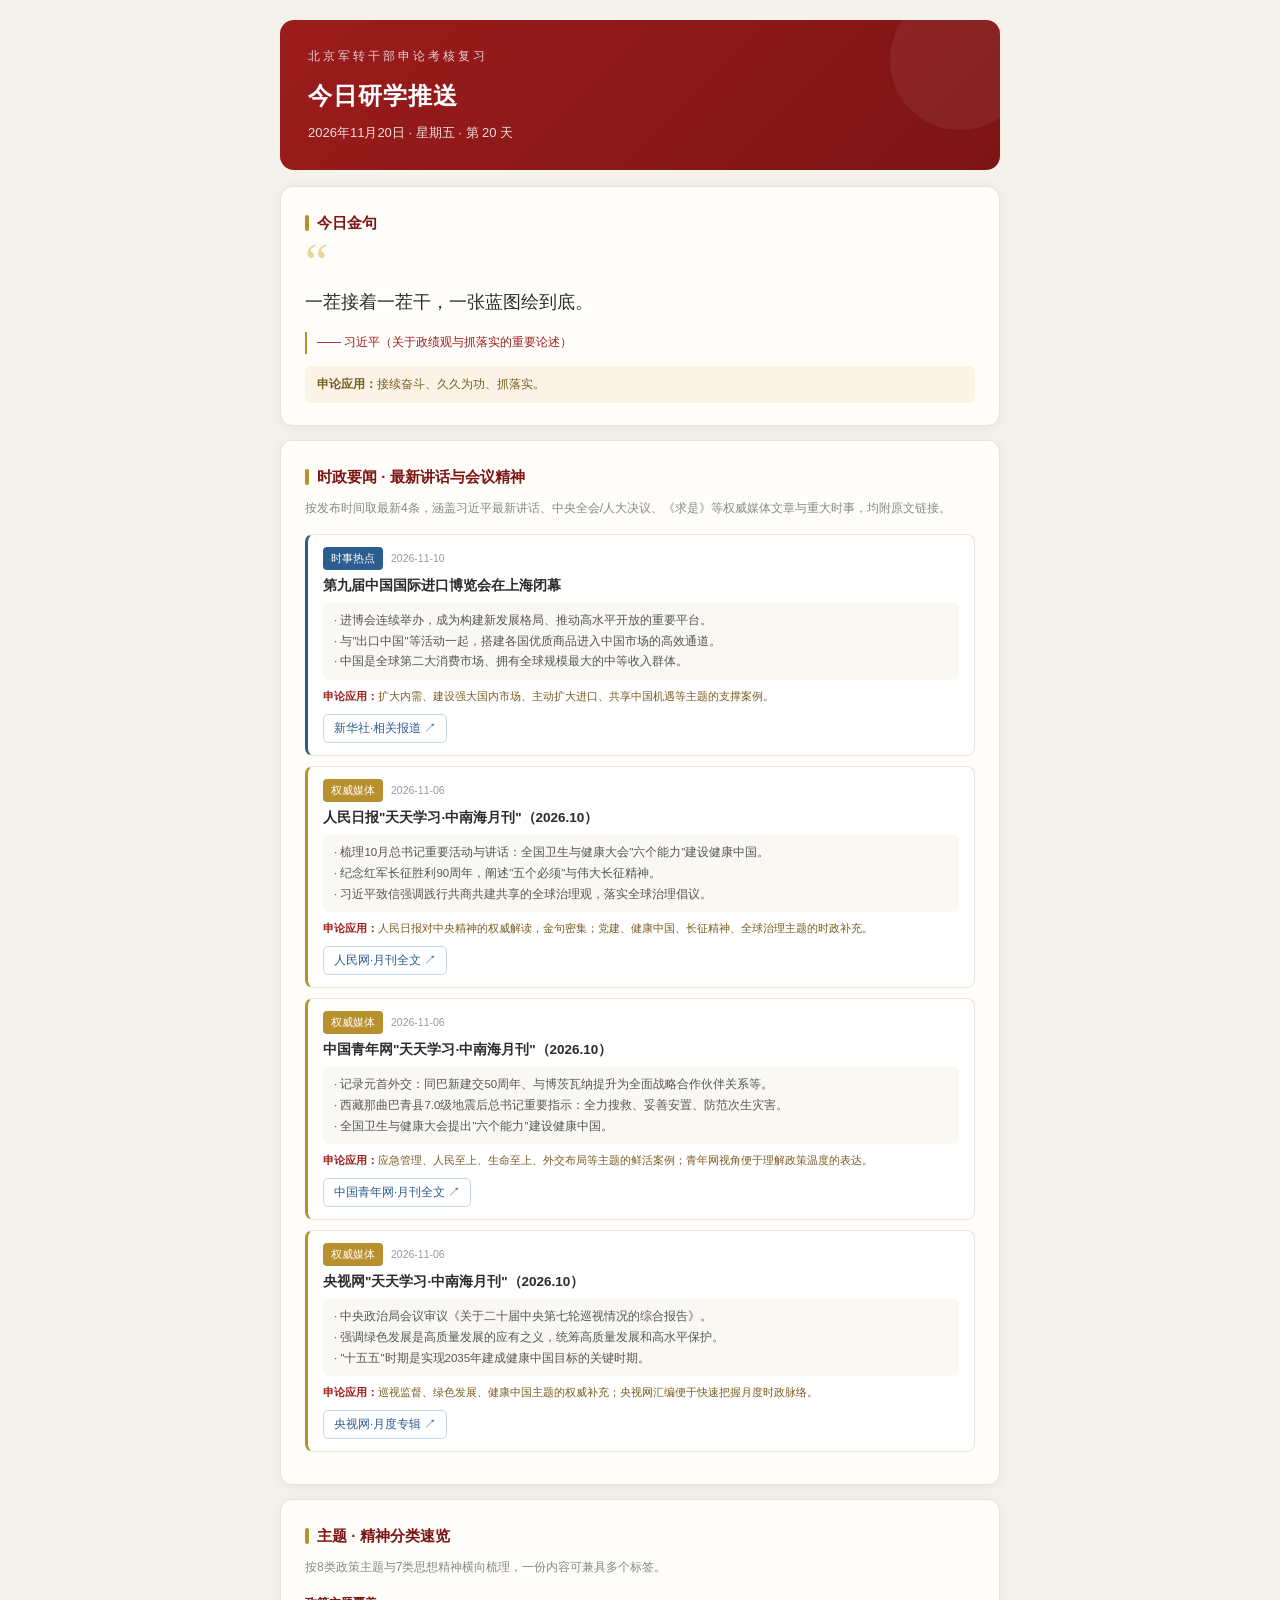
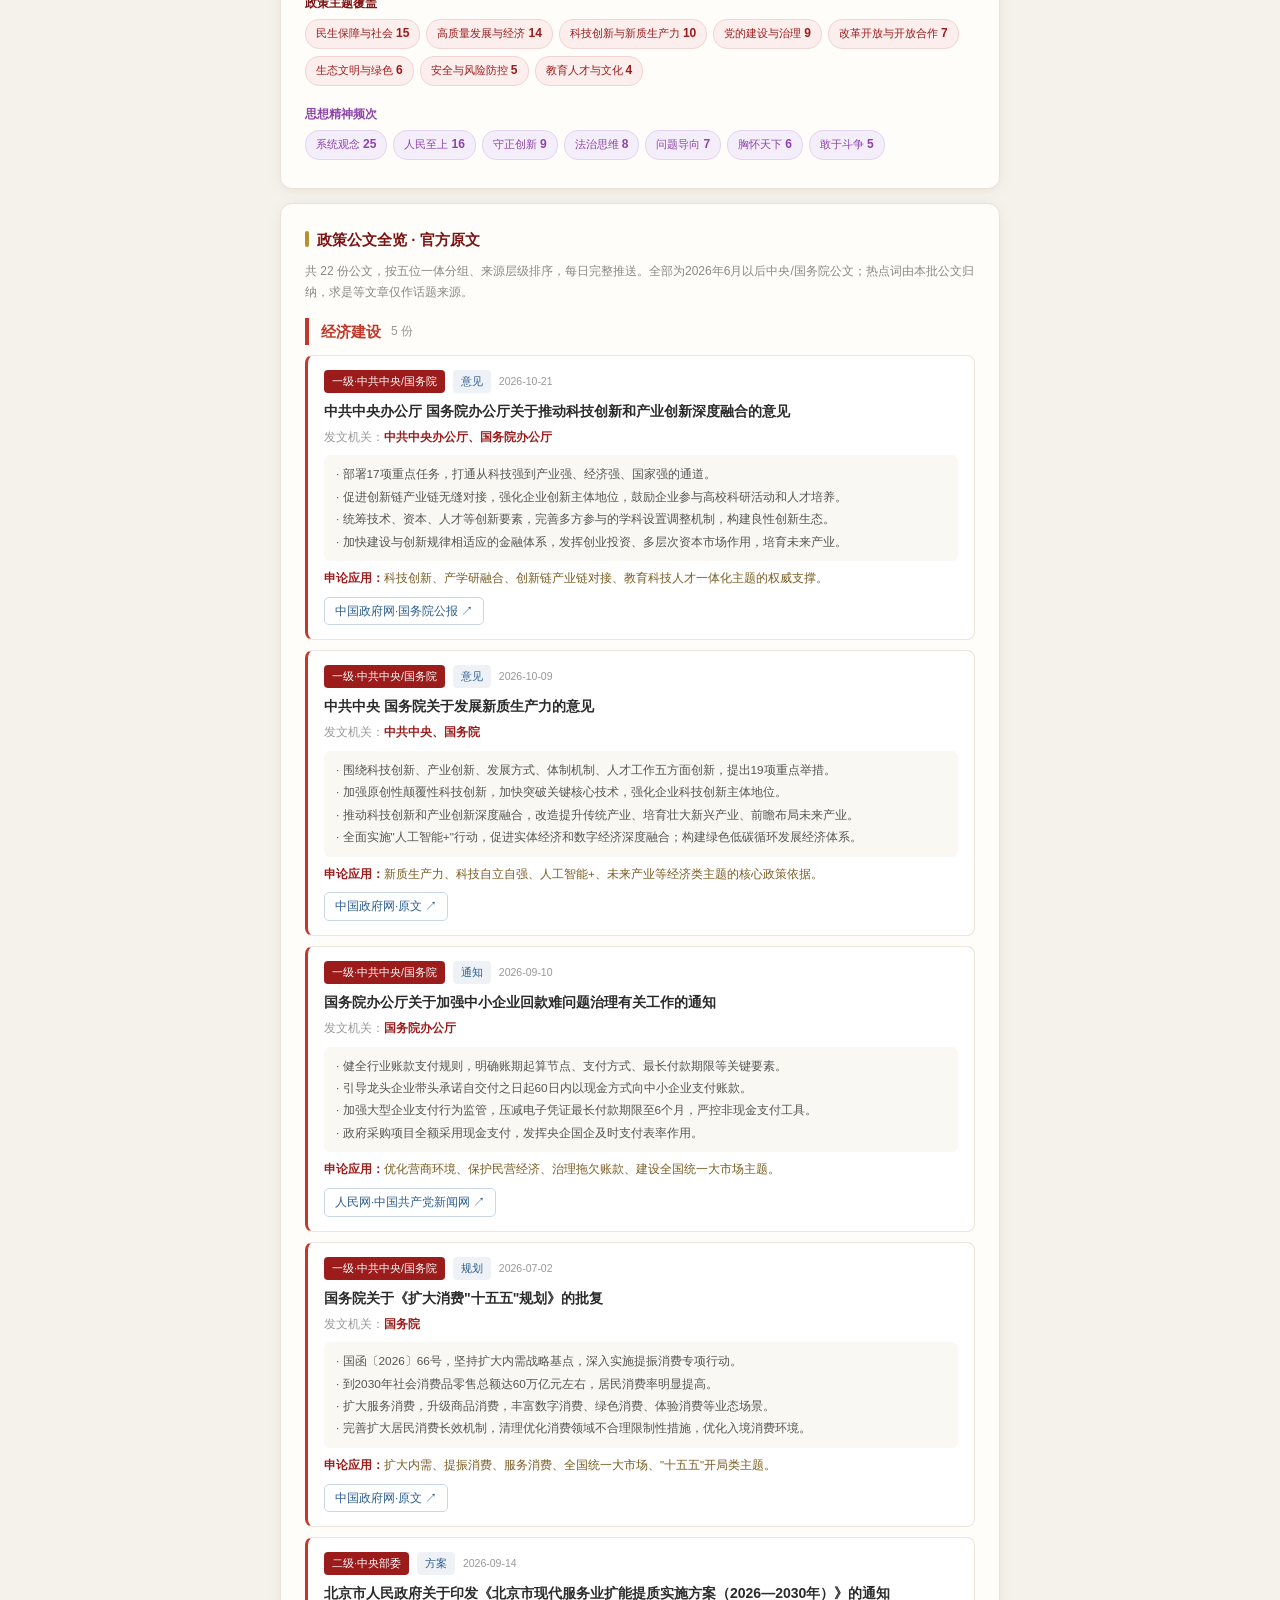
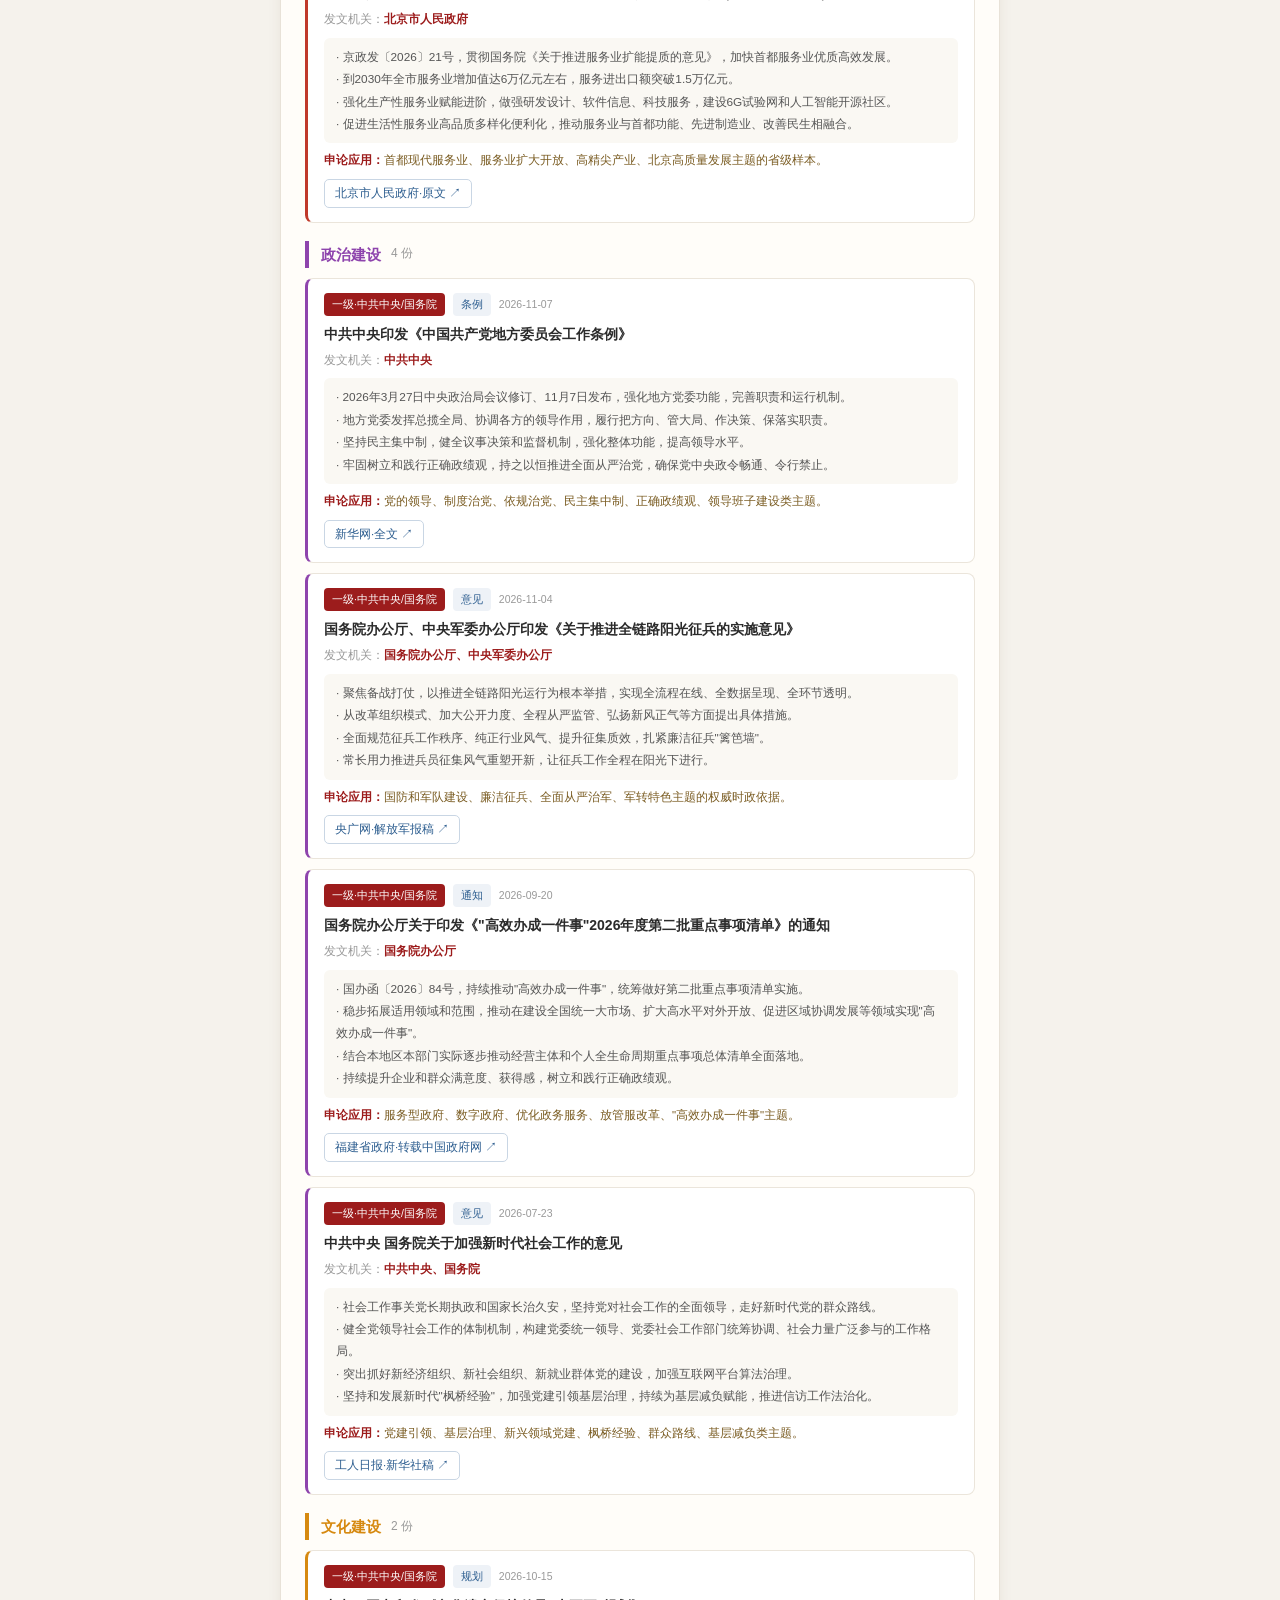
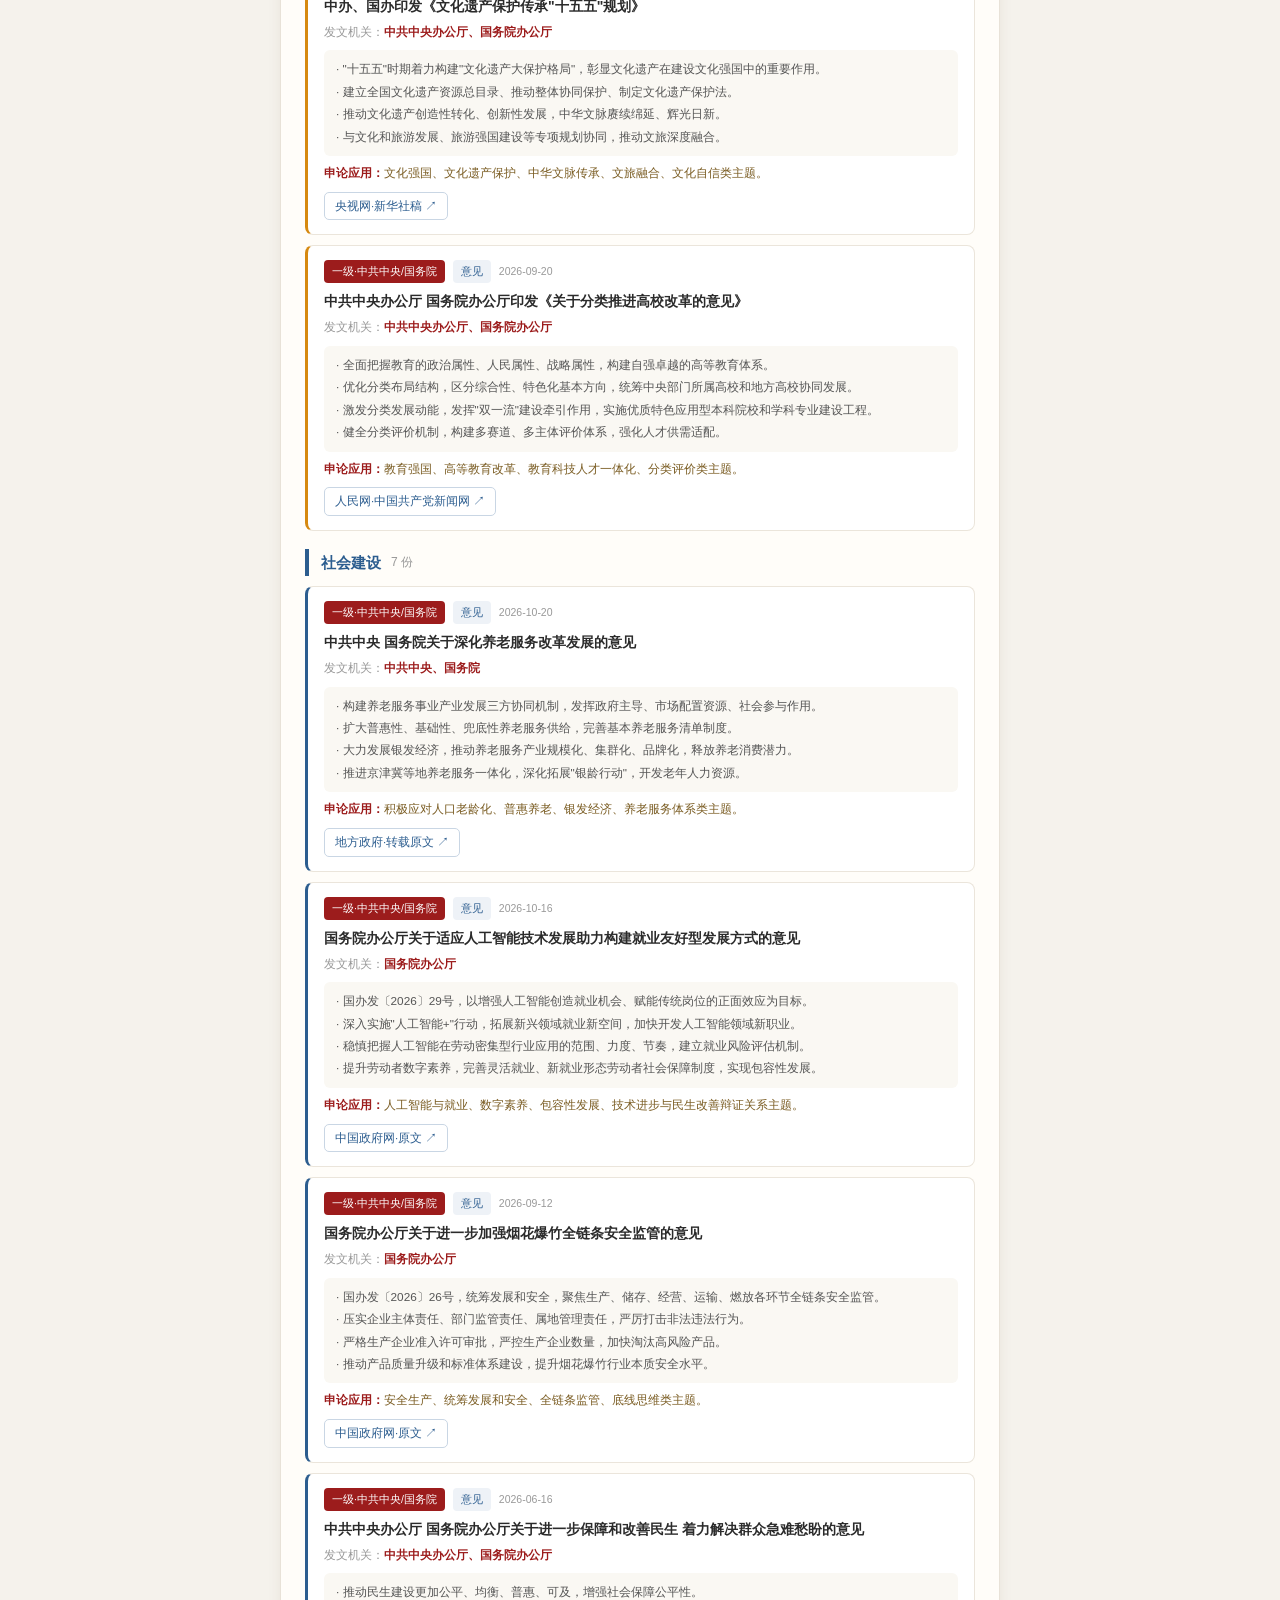
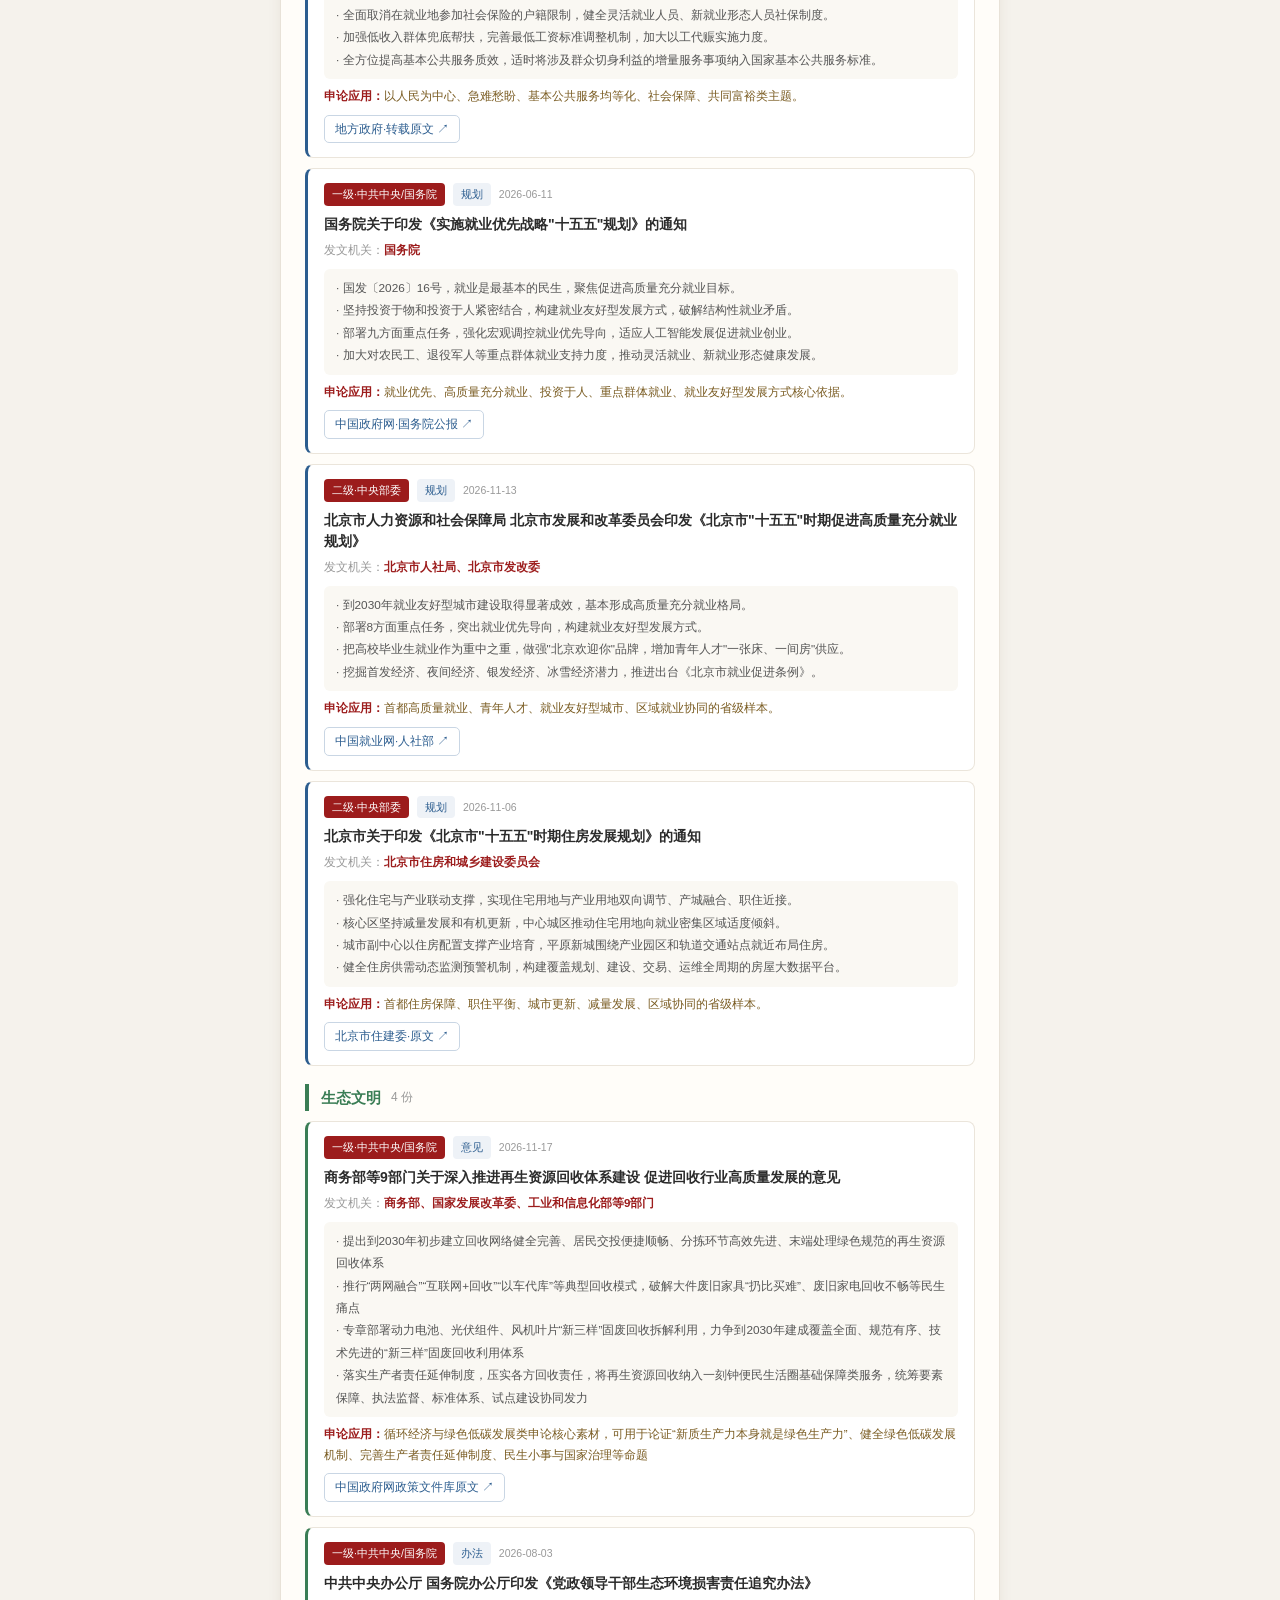
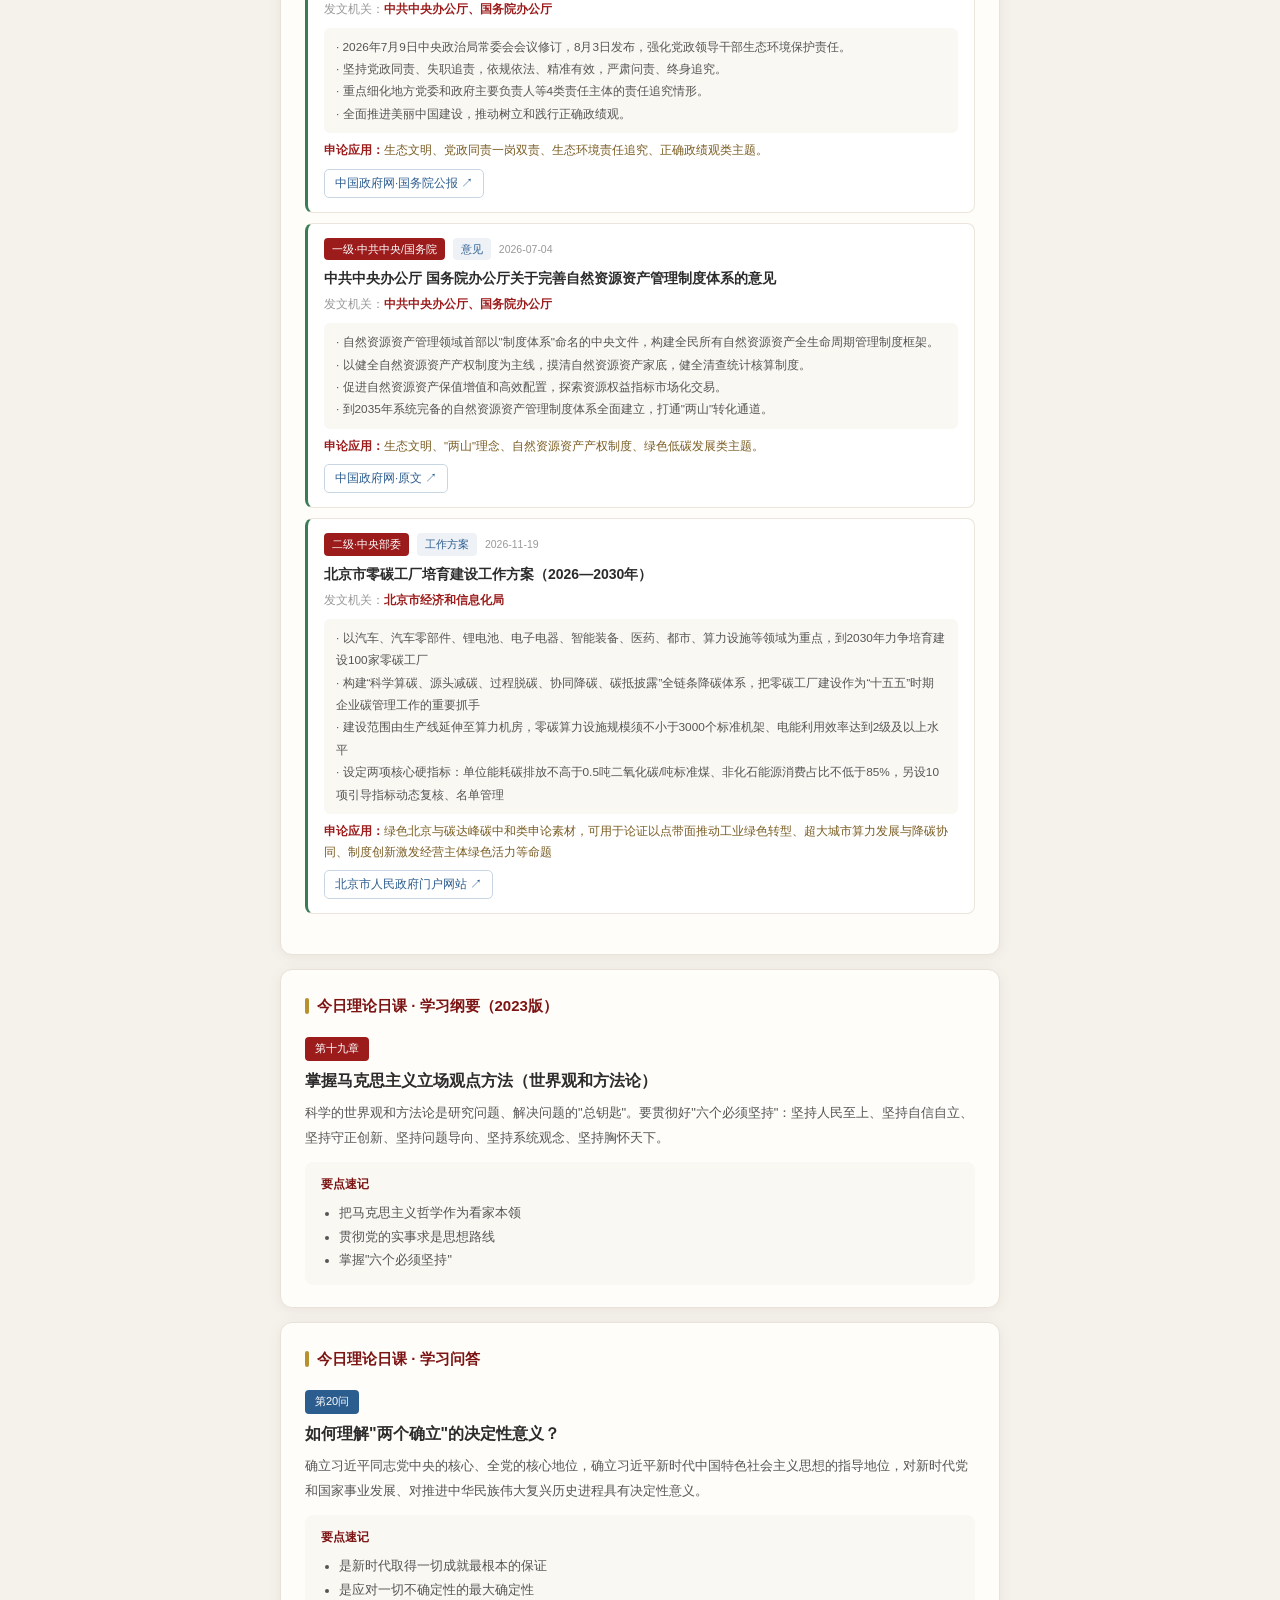
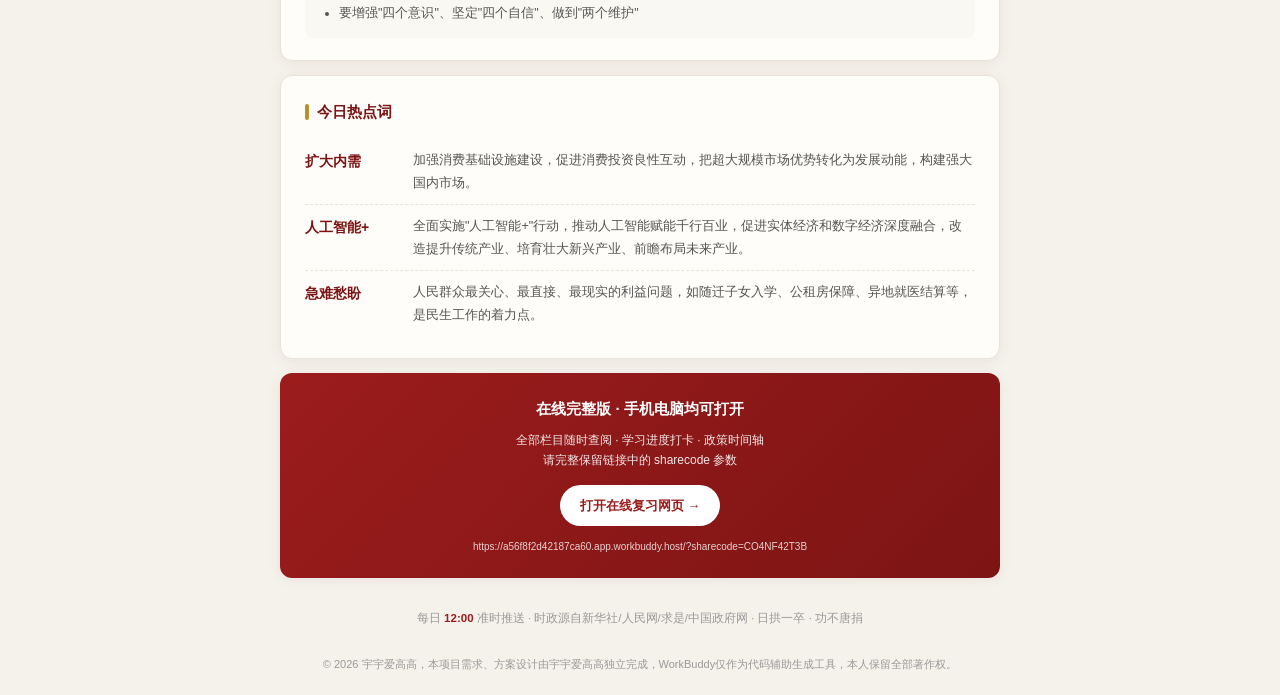
==== commit 27e598b7: "每日推送自动更新 2026-11-19" ====
--- a/今日推送_2026-11-20.html
+++ b/今日推送_2026-11-20.html
@@ -90,42 +90,42 @@
   <div class="affair-item" style="border-left-color:#2c5d8f">
     <div class="af-meta">
       <span class="af-cat" style="background:#2c5d8f">时事热点</span>
-      <span class="af-date">2026-11-18</span>
-    </div>
-    <div class="af-title">2026年APEC第三十三次领导人非正式会议在深圳举行</div>
-    <div class="af-pts">· 主题"建设亚太共同体，促进共同繁荣"，设"开放、创新、合作"三大优先领域；中国第三次担任APEC东道主。<br>· 这是"十五五"开局之年最重要的主场外交，中国是13个APEC经济体最大贸易伙伴，对亚太经济增长贡献率超六成。<br>· 中方推动绘就亚太共同体建设路线图，围绕贸易、联通、创新、发展打造具体成果。<br>· 同年还举行苏州贸易部长会议《苏州声明》、成都数字和人工智能部长会议《成都声明》（首次将"开源"提升到APEC部长级层面）。</div>
-    <div class="af-use"><b>申论应用：</b>高水平对外开放、人类命运共同体、多边主义、亚太共同体、制度型开放等主题的头号时政背景；适合作为大国外交与开放合作的鲜活例证。</div>
-    <a class="doc-link" href="https://www.fmprc.gov.cn/gjhdq_676201/gjhdqzz_681964/lhg_682278/jbqk_682280/" target="_blank" rel="noopener">外交部·APEC专题 ↗</a>
-  </div>
-  <div class="affair-item" style="border-left-color:#9c1c1c">
-    <div class="af-meta">
-      <span class="af-cat" style="background:#9c1c1c">最新讲话</span>
-      <span class="af-date">2026-11-18</span>
-    </div>
-    <div class="af-title">习近平在APEC工商领导人峰会上的主旨演讲《坚定信心 勇毅前行 共创亚太光明未来》</div>
-    <div class="af-pts">· 提出"促进亚太共同繁荣"四点主张：维护和平稳定大局、搭建开放合作桥梁、激发创新增长动力、拓展互利共赢路径。<br>· "稳，才能安；安，才能兴""开放带来进步，封闭必然落后"。<br>· 强调构建科技创新伙伴关系，深化数字经济、人工智能合作，促进绿色低碳转型。<br>· 宣布中国为全球工商界提供超大规模开放市场、广阔发展空间、互促共进合作环境。</div>
-    <div class="af-use"><b>申论应用：</b>开放合作、创新增长、互利共赢、数字经济、多边贸易体制等主题的金句与观点来源； 演讲结构与申论对策段落高度契合。</div>
-    <a class="doc-link" href="https://www.news.cn/politics/leaders/20261118/656367581ebe4dcb8700fd9f59905ef6/c.html" target="_blank" rel="noopener">新华社·演讲全文 ↗</a>
-  </div>
-  <div class="affair-item" style="border-left-color:#9c1c1c">
-    <div class="af-meta">
-      <span class="af-cat" style="background:#9c1c1c">最新讲话</span>
-      <span class="af-date">2026-11-18</span>
-    </div>
-    <div class="af-title">习近平在APEC第三十三次领导人非正式会议欢迎晚宴上的祝酒辞</div>
-    <div class="af-pts">· "看千年的中国去西安，看五百年的中国去北京，看一百年的中国去上海，看五十年的中国就来深圳。"<br>· 概括深圳精神：开放是与生俱来的基因、创新是活力所在、合作是力量之源。<br>· "来了就是深圳人"——以城市故事讲中国改革开放与亚太合作的缩影。</div>
-    <div class="af-use"><b>申论应用：</b>改革开放、创新驱动、城市治理、包容发展主题的生动素材；以小切口讲大道理的典范表达。</div>
-    <a class="doc-link" href="https://news.cctv.cn/2026/11/18/ARTIrsW7RAq0j0XWYl220U7e261118.shtml" target="_blank" rel="noopener">央视网·祝酒辞全文 ↗</a>
+      <span class="af-date">2026-11-10</span>
+    </div>
+    <div class="af-title">第九届中国国际进口博览会在上海闭幕</div>
+    <div class="af-pts">· 进博会连续举办，成为构建新发展格局、推动高水平开放的重要平台。<br>· 与"出口中国"等活动一起，搭建各国优质商品进入中国市场的高效通道。<br>· 中国是全球第二大消费市场、拥有全球规模最大的中等收入群体。</div>
+    <div class="af-use"><b>申论应用：</b>扩大内需、建设强大国内市场、主动扩大进口、共享中国机遇等主题的支撑案例。</div>
+    <a class="doc-link" href="https://www.news.cn/world/20261116/2da9c629eb8a466ca08a1c7524896eae/c.html" target="_blank" rel="noopener">新华社·相关报道 ↗</a>
   </div>
   <div class="affair-item" style="border-left-color:#b8912f">
     <div class="af-meta">
       <span class="af-cat" style="background:#b8912f">权威媒体</span>
-      <span class="af-date">2026-11-16</span>
-    </div>
-    <div class="af-title">新华社政论《同舟共济，开创亚太和世界更加美好未来》</div>
-    <div class="af-pts">· 系统梳理习近平主席关于亚太合作的系列重要论述与APEC历史。<br>· 从"亚太命运共同体意识"到"建设亚太共同体"，勾勒中国理念的演进脉络。<br>· "开放是亚太合作的生命线""创新是亚太繁荣的动力源"。</div>
-    <div class="af-use"><b>申论应用：</b>大型政论的标准结构与论证方法，是申论文章写作的范本；亚太、开放、创新主题素材库。</div>
-    <a class="doc-link" href="https://www.news.cn/world/20261116/2da9c629eb8a466ca08a1c7524896eae/c.html" target="_blank" rel="noopener">新华网·政论全文 ↗</a>
+      <span class="af-date">2026-11-06</span>
+    </div>
+    <div class="af-title">人民日报"天天学习·中南海月刊"（2026.10）</div>
+    <div class="af-pts">· 梳理10月总书记重要活动与讲话：全国卫生与健康大会"六个能力"建设健康中国。<br>· 纪念红军长征胜利90周年，阐述"五个必须"与伟大长征精神。<br>· 习近平致信强调践行共商共建共享的全球治理观，落实全球治理倡议。</div>
+    <div class="af-use"><b>申论应用：</b>人民日报对中央精神的权威解读，金句密集；党建、健康中国、长征精神、全球治理主题的时政补充。</div>
+    <a class="doc-link" href="https://politics.people.com.cn/n1/2026/1106/c461001-40829031.html" target="_blank" rel="noopener">人民网·月刊全文 ↗</a>
+  </div>
+  <div class="affair-item" style="border-left-color:#b8912f">
+    <div class="af-meta">
+      <span class="af-cat" style="background:#b8912f">权威媒体</span>
+      <span class="af-date">2026-11-06</span>
+    </div>
+    <div class="af-title">中国青年网"天天学习·中南海月刊"（2026.10）</div>
+    <div class="af-pts">· 记录元首外交：同巴新建交50周年、与博茨瓦纳提升为全面战略合作伙伴关系等。<br>· 西藏那曲巴青县7.0级地震后总书记重要指示：全力搜救、妥善安置、防范次生灾害。<br>· 全国卫生与健康大会提出"六个能力"建设健康中国。</div>
+    <div class="af-use"><b>申论应用：</b>应急管理、人民至上、生命至上、外交布局等主题的鲜活案例；青年网视角便于理解政策温度的表达。</div>
+    <a class="doc-link" href="https://news.youth.cn/sz/202611/t20261106_16952342.htm" target="_blank" rel="noopener">中国青年网·月刊全文 ↗</a>
+  </div>
+  <div class="affair-item" style="border-left-color:#b8912f">
+    <div class="af-meta">
+      <span class="af-cat" style="background:#b8912f">权威媒体</span>
+      <span class="af-date">2026-11-06</span>
+    </div>
+    <div class="af-title">央视网"天天学习·中南海月刊"（2026.10）</div>
+    <div class="af-pts">· 中央政治局会议审议《关于二十届中央第七轮巡视情况的综合报告》。<br>· 强调绿色发展是高质量发展的应有之义，统筹高质量发展和高水平保护。<br>· "十五五"时期是实现2035年建成健康中国目标的关键时期。</div>
+    <div class="af-use"><b>申论应用：</b>巡视监督、绿色发展、健康中国主题的权威补充；央视网汇编便于快速把握月度时政脉络。</div>
+    <a class="doc-link" href="https://news.cctv.com/tiantianxuexi/znhyk/2026/shiyue/index.shtml" target="_blank" rel="noopener">央视网·月度专辑 ↗</a>
   </div>
   </div>
 
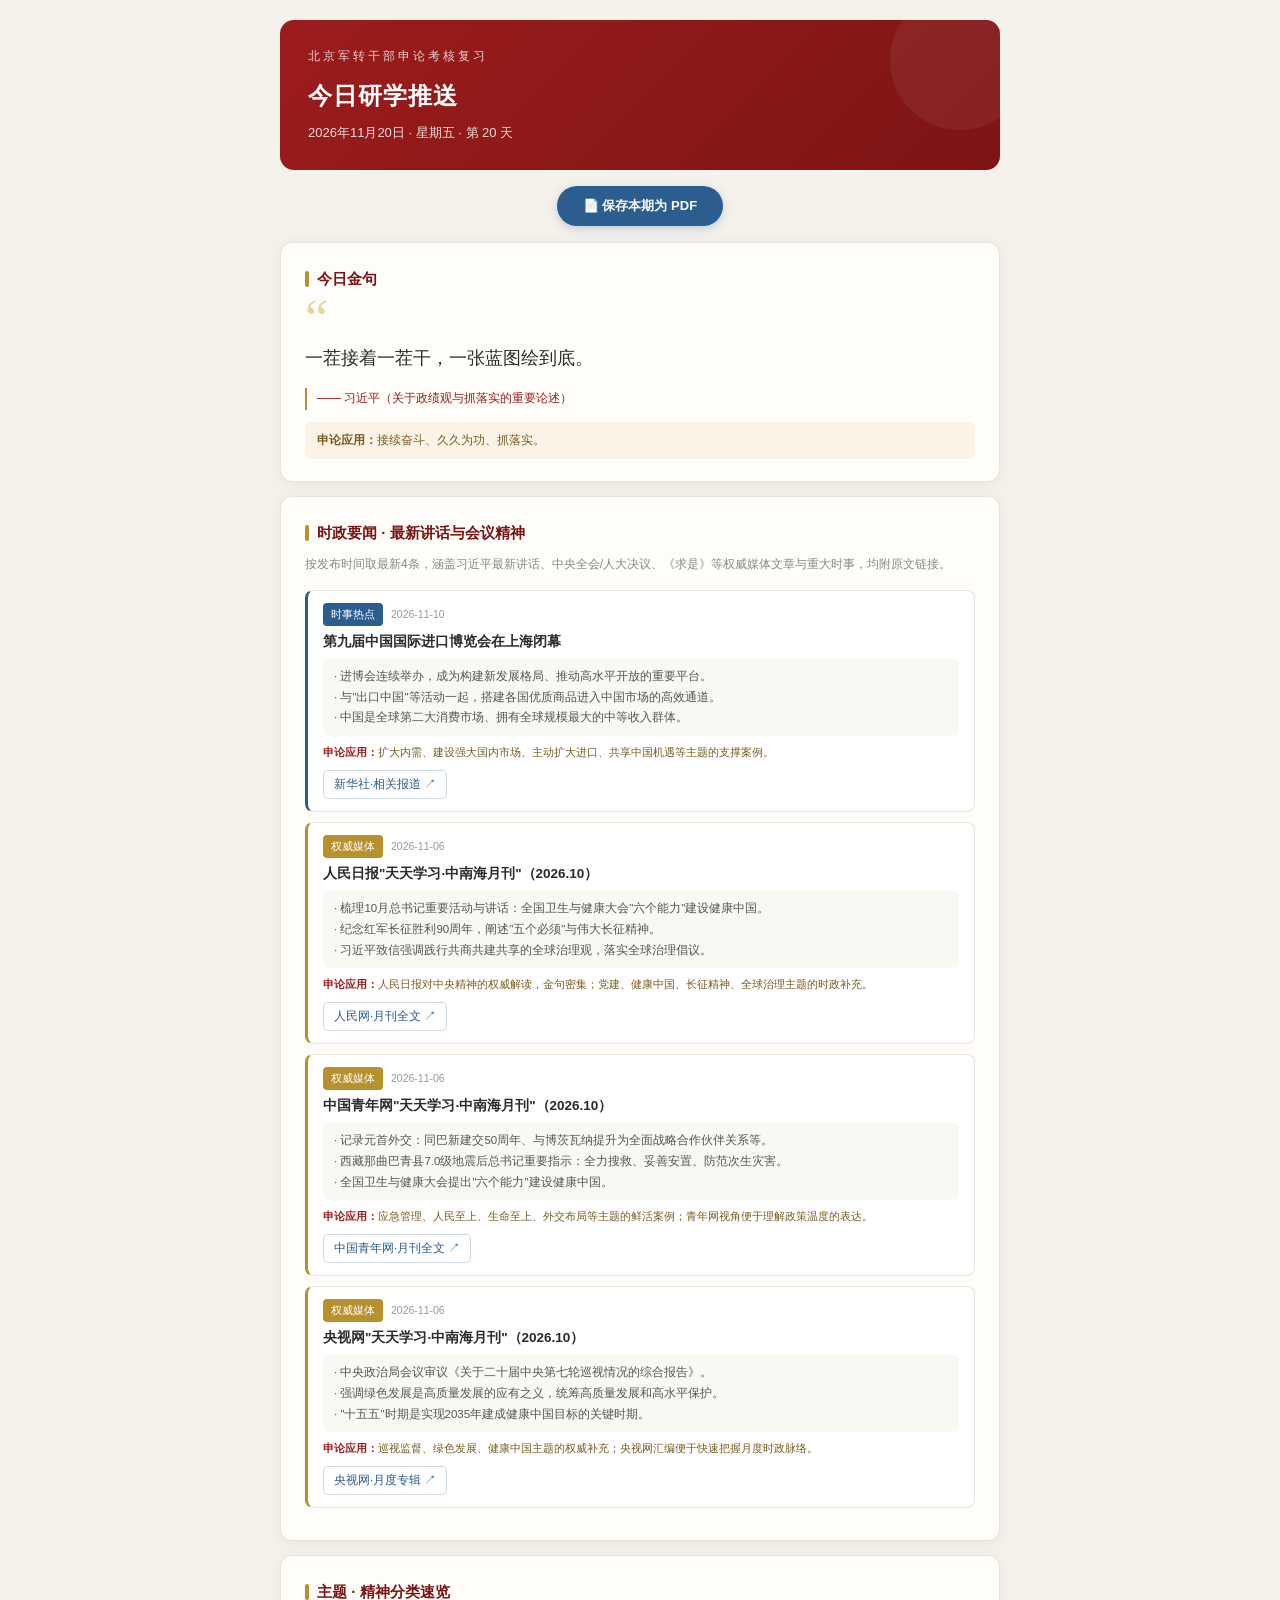
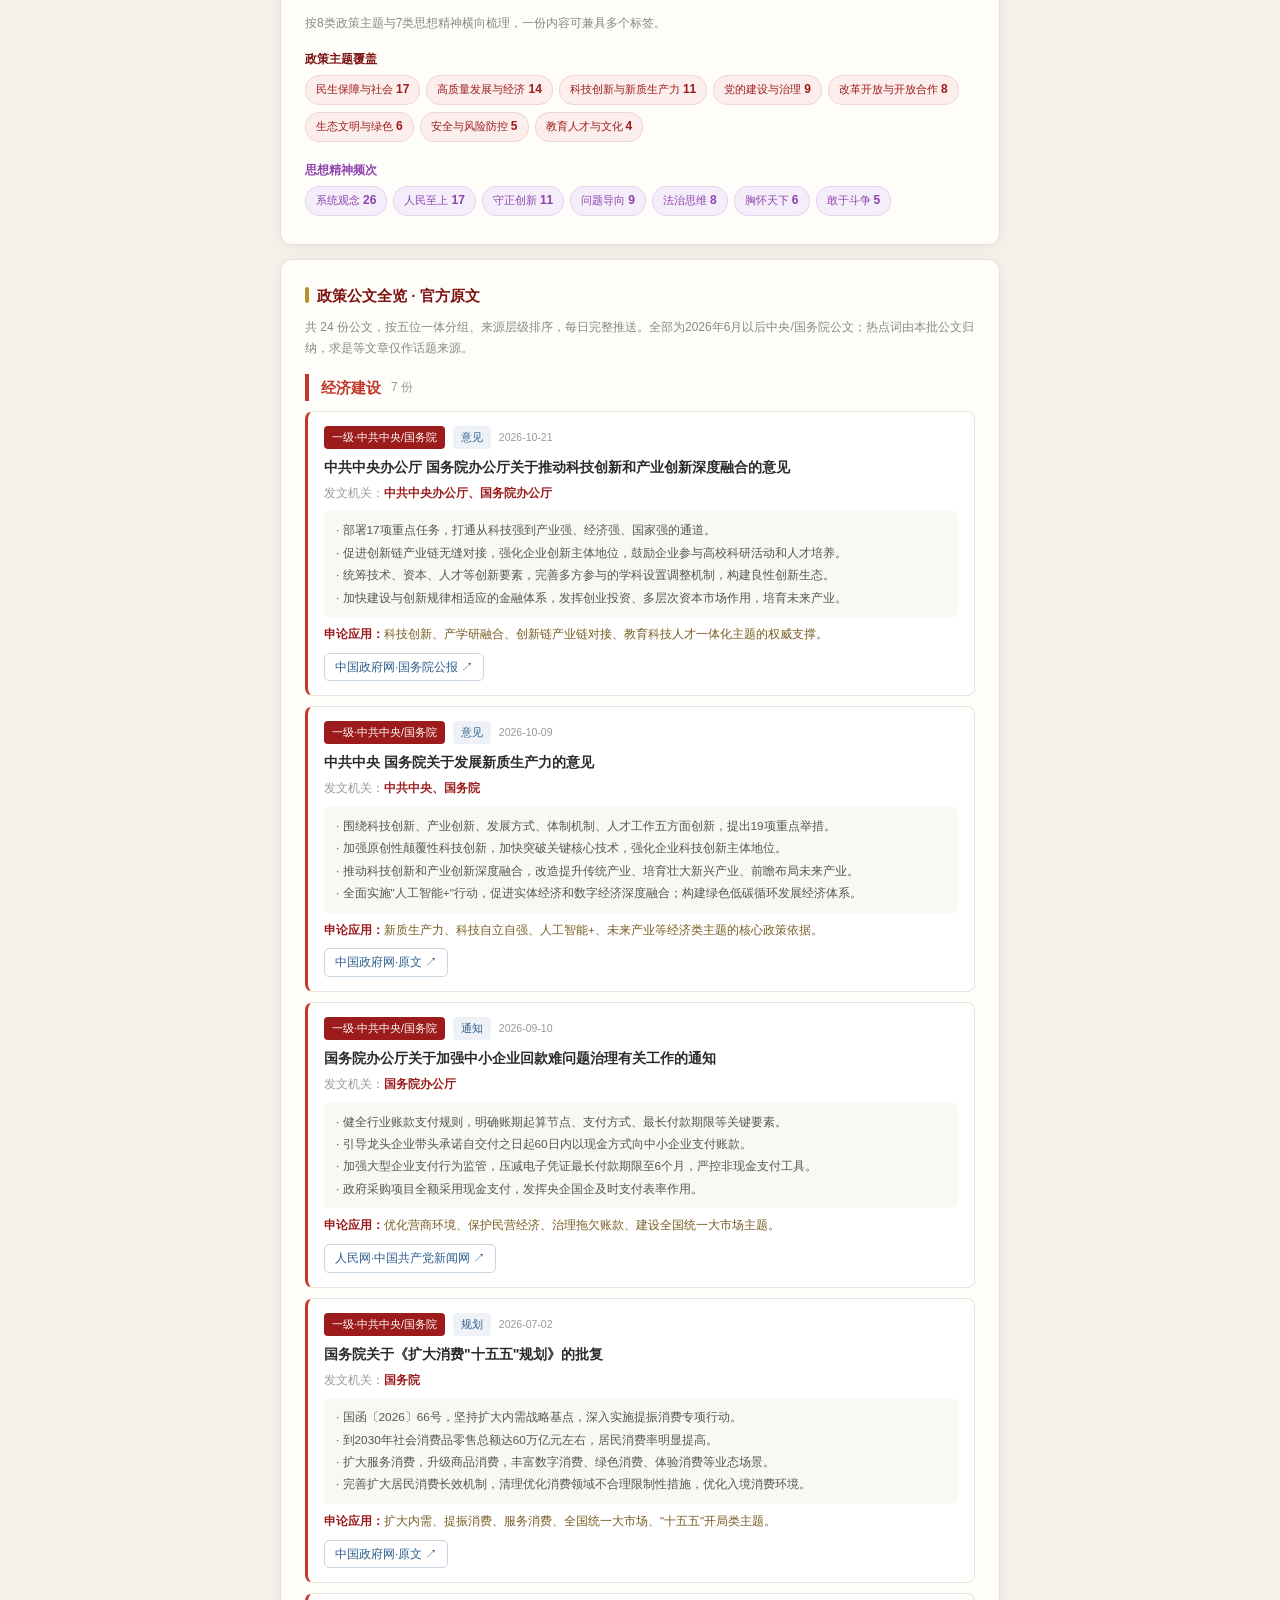
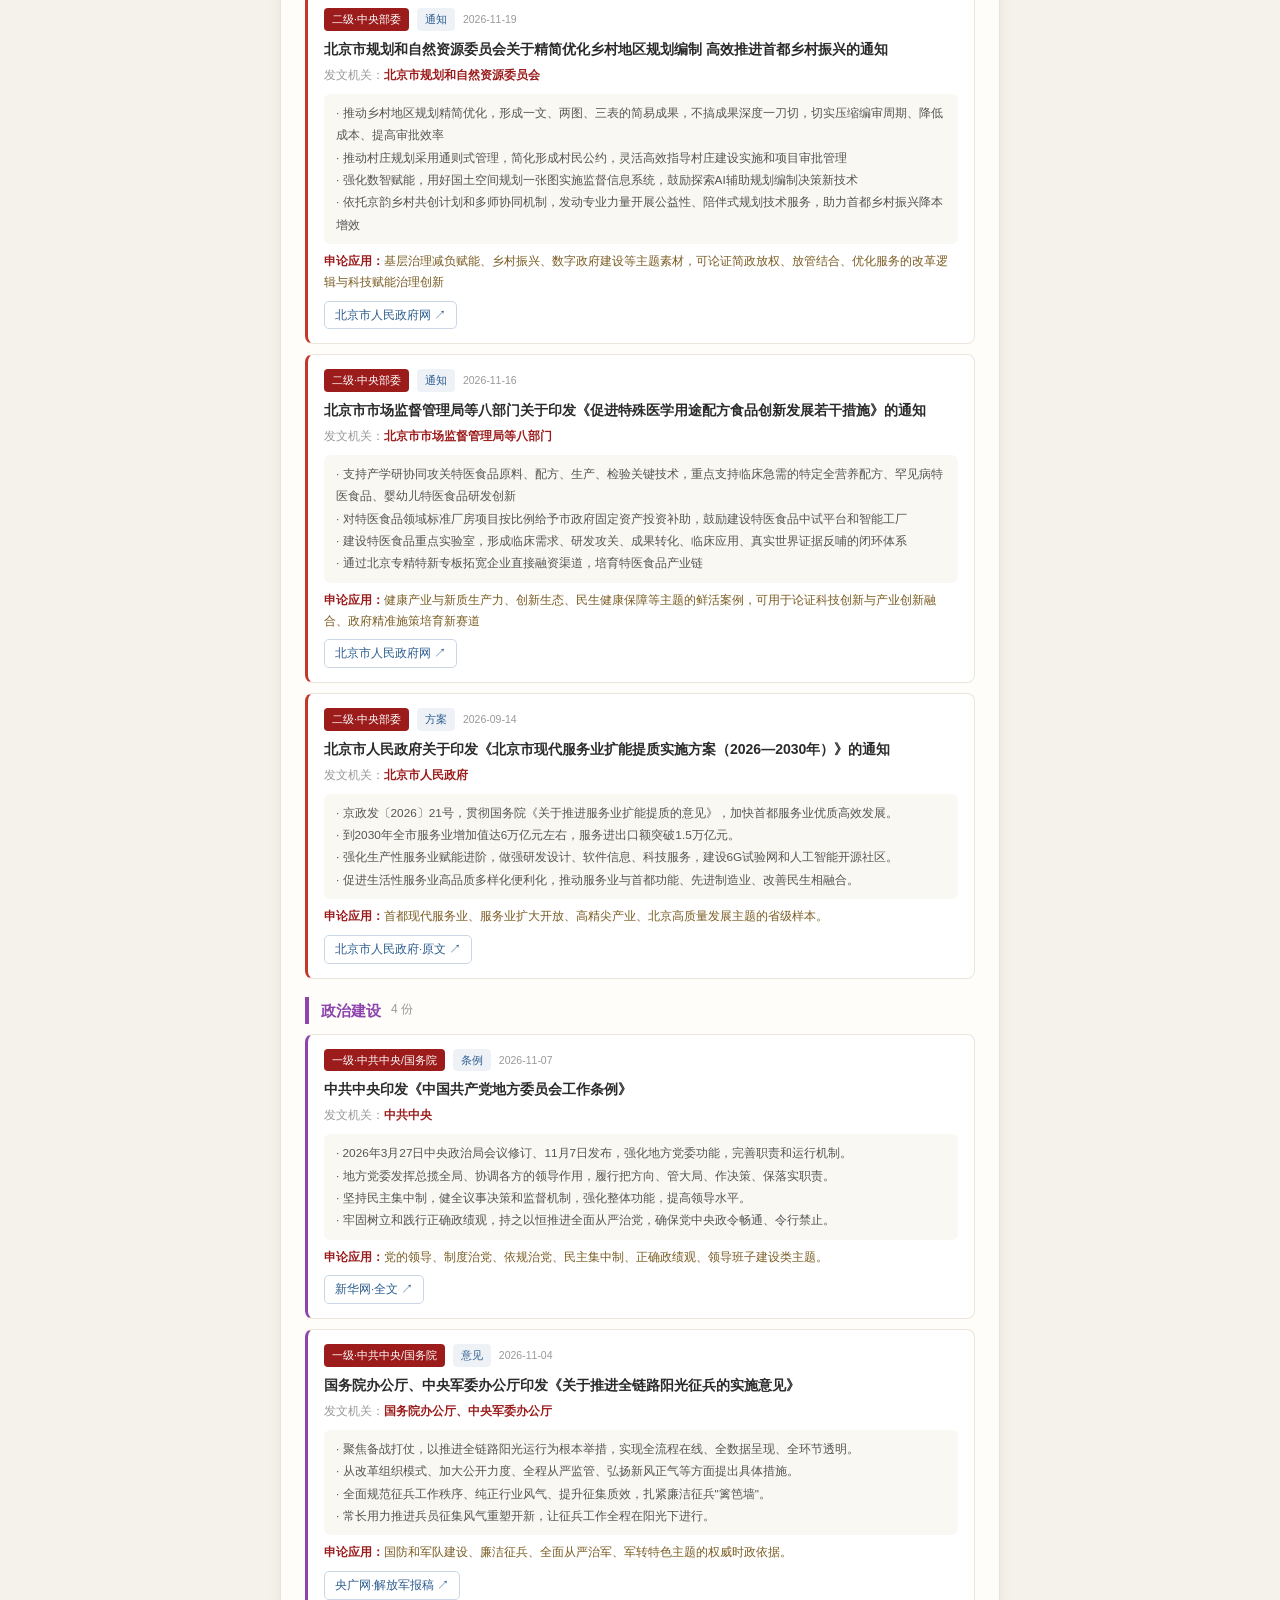
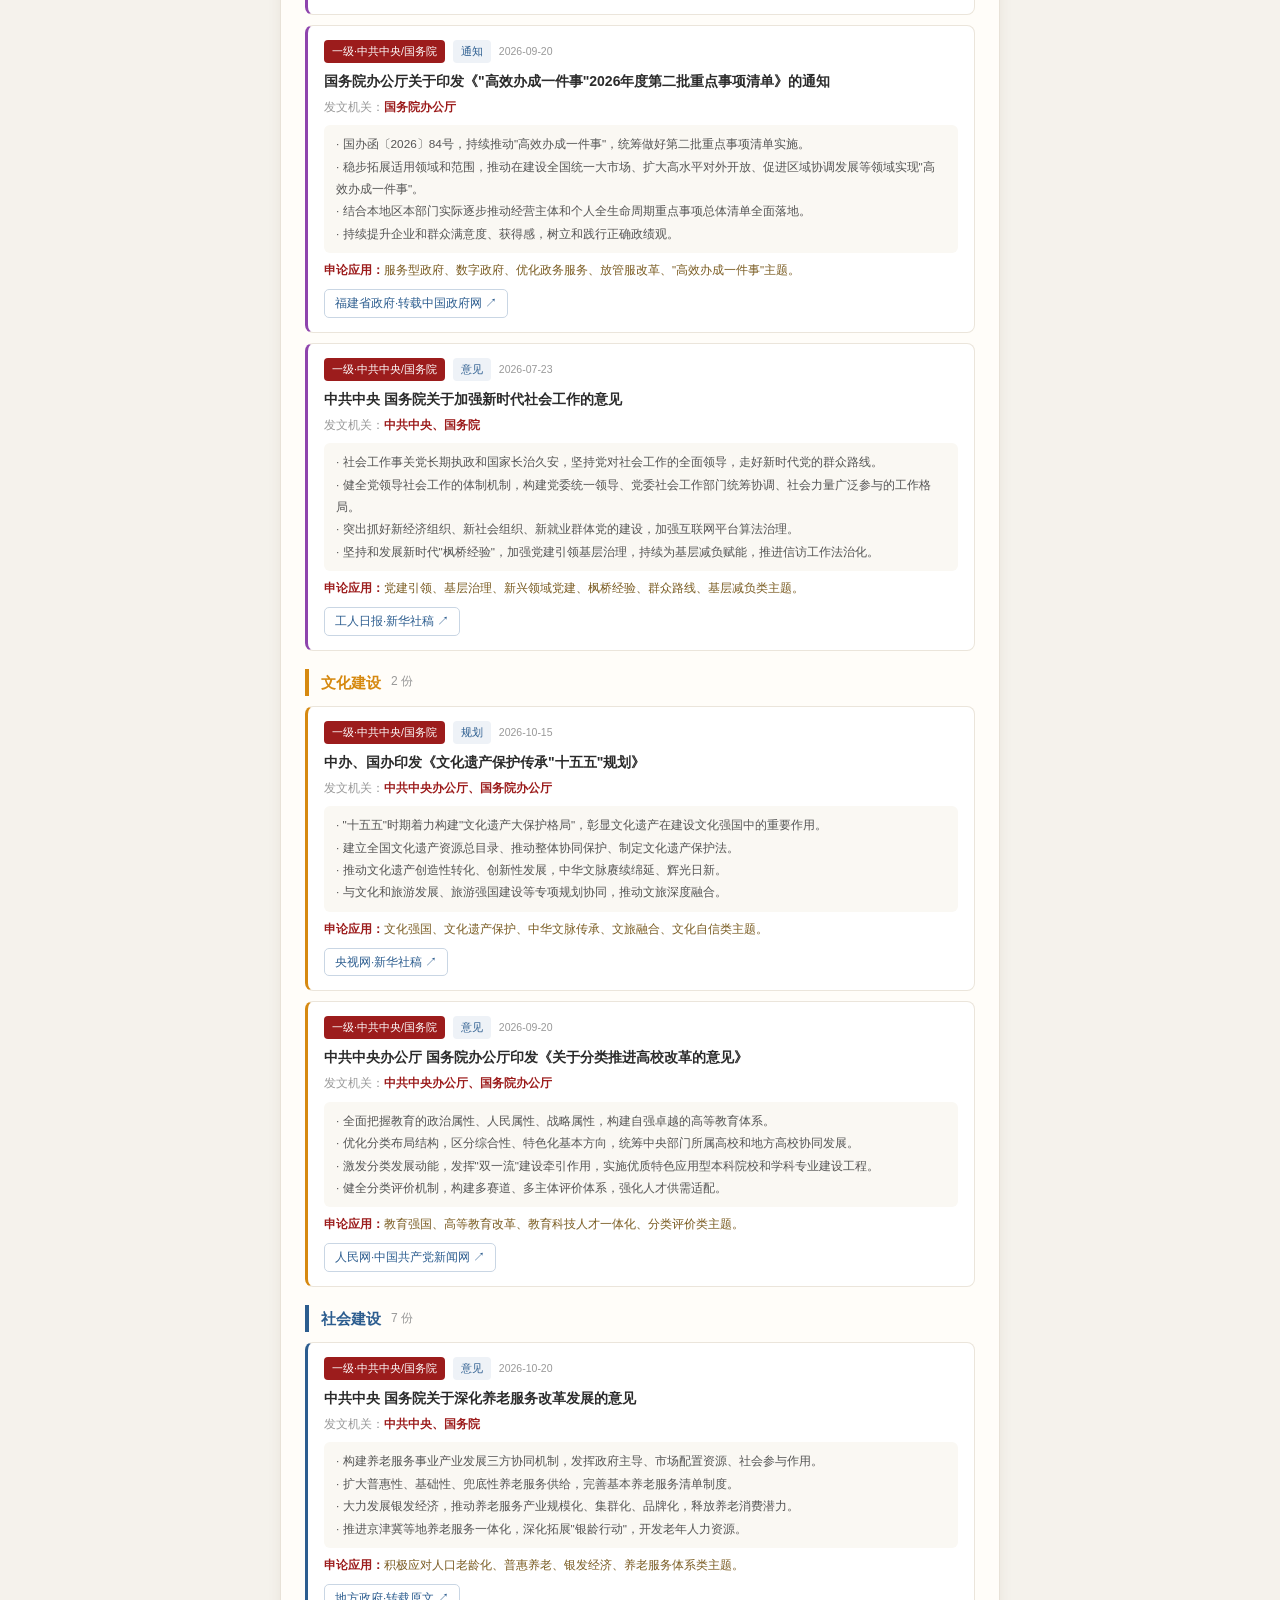
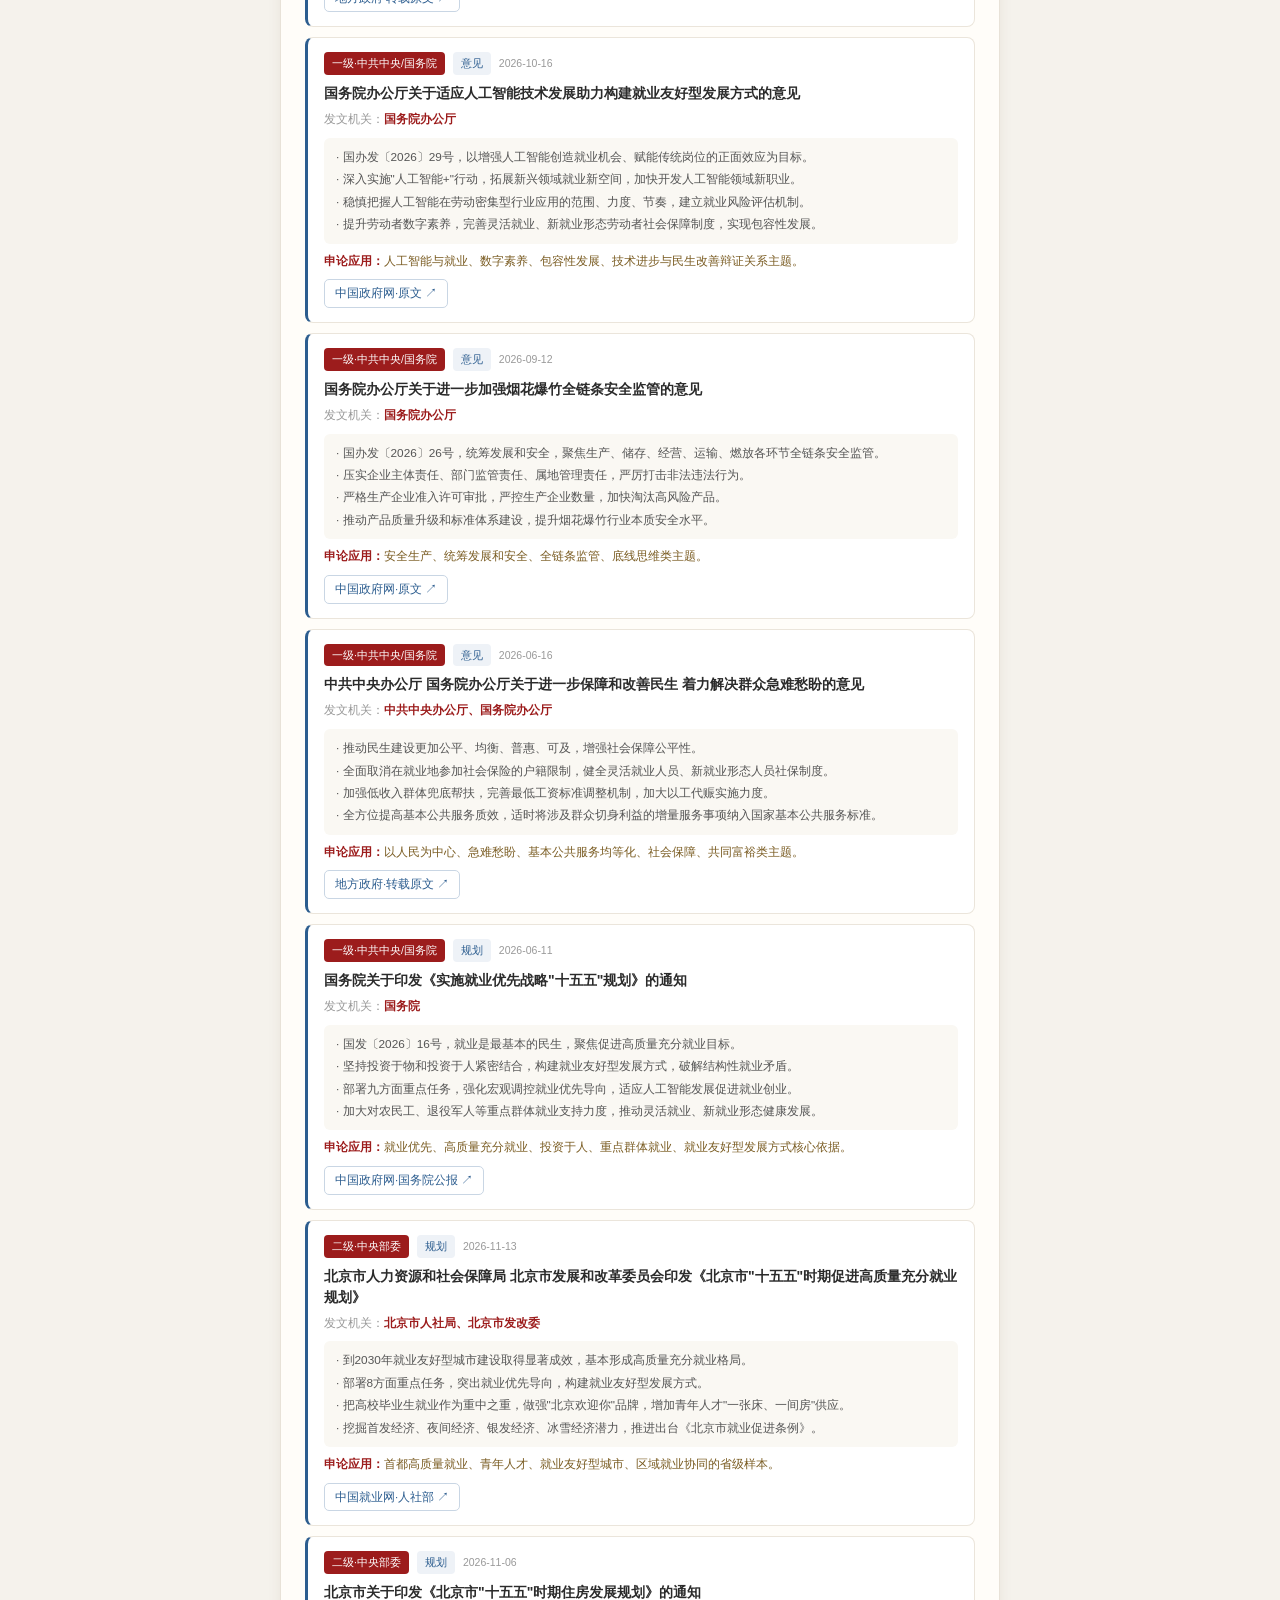
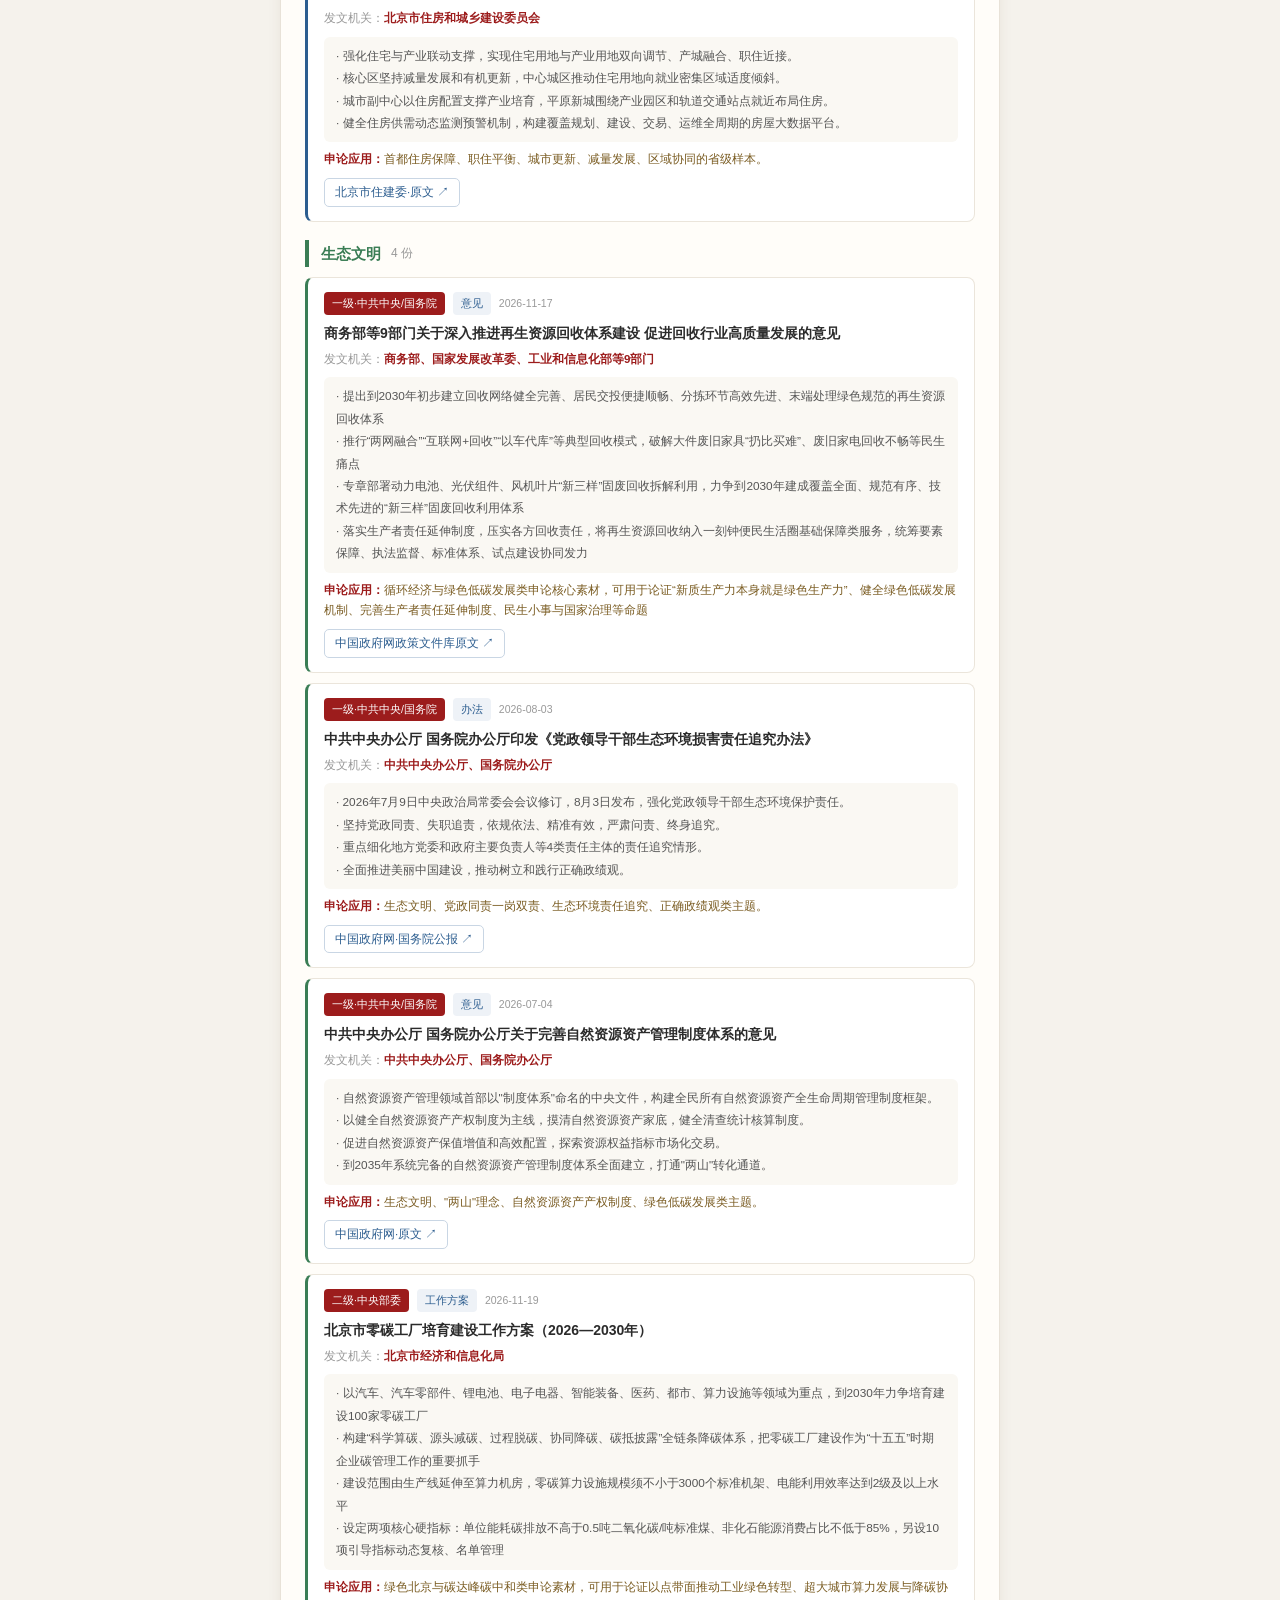
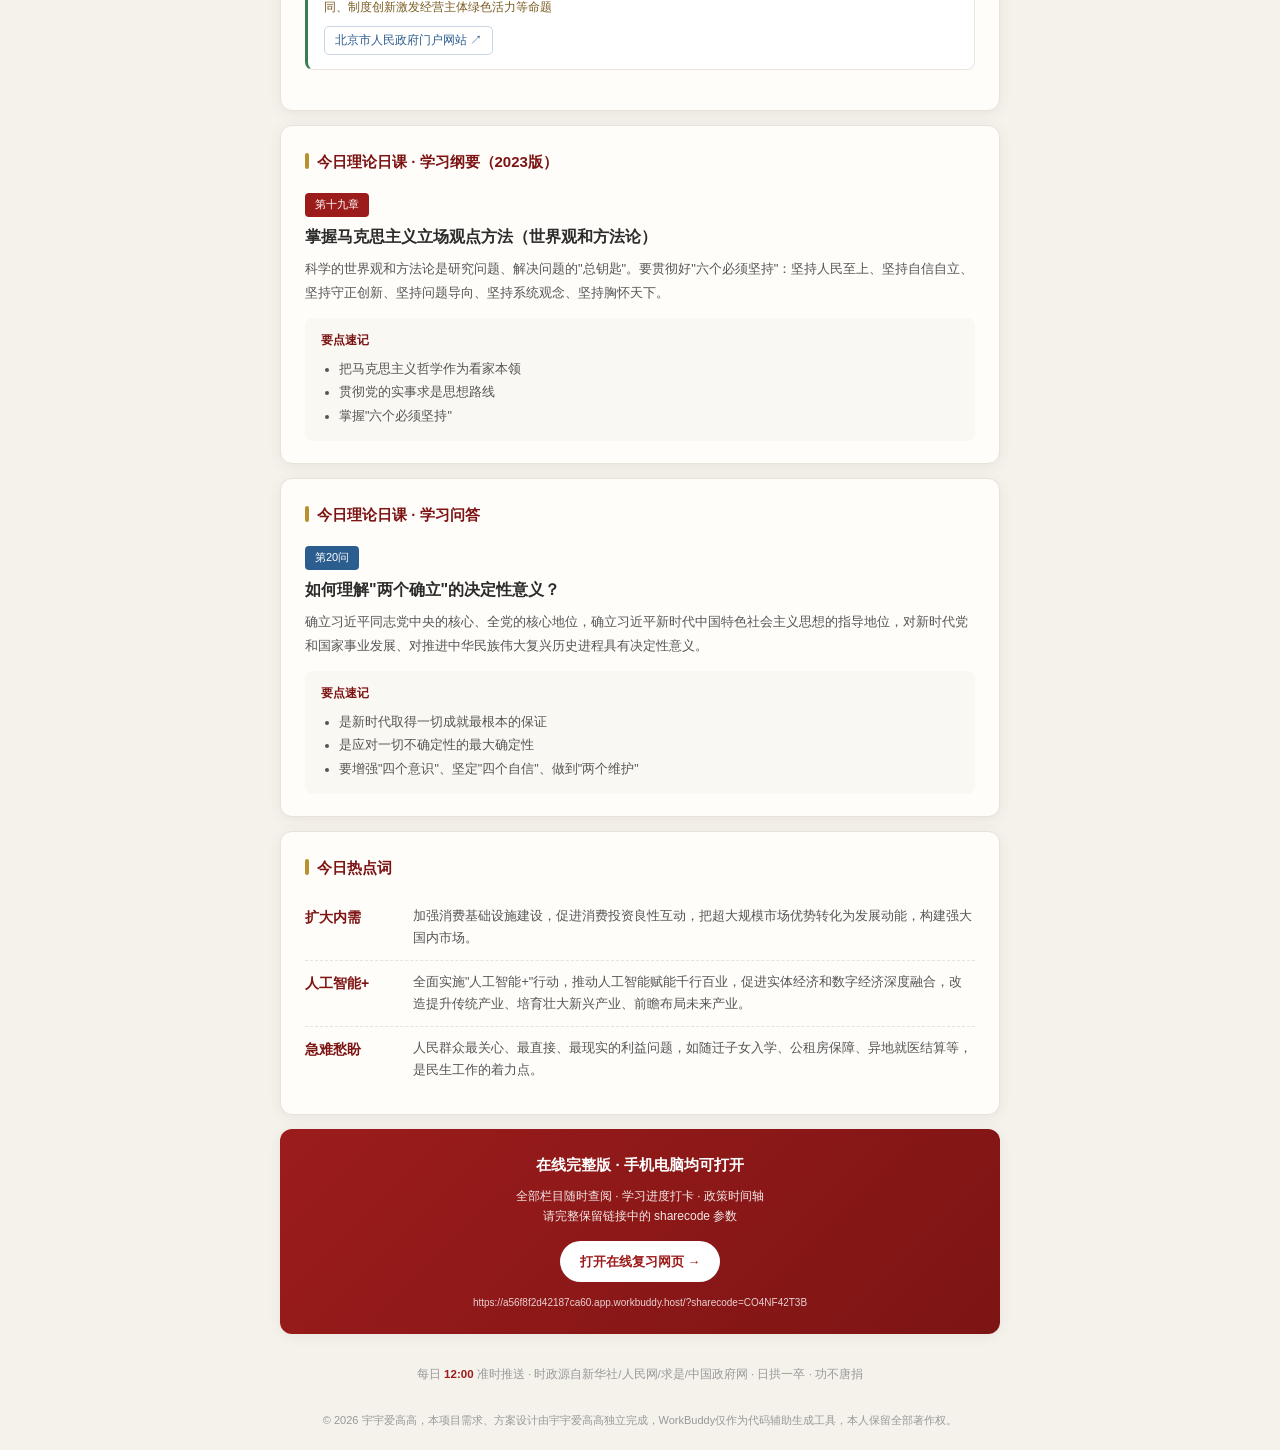
==== commit 23544c50: "每日自动同步 2026-11-20 13:24" ====
--- a/今日推送_2026-11-20.html
+++ b/今日推送_2026-11-20.html
@@ -65,6 +65,18 @@
 .af-use b{color:#9c1c1c}
 .foot{text-align:center;font-size:11.5px;color:#999;padding:16px 0}
 .foot b{color:#9c1c1c}
+.save-pdf-bar{text-align:center;margin:0 0 16px}
+.save-pdf-btn{display:inline-block;background:#2c5d8f;color:#fff;border:none;border-radius:22px;padding:11px 26px;font-size:13px;font-weight:700;cursor:pointer;box-shadow:0 3px 10px rgba(44,93,143,.25)}
+.save-pdf-btn:hover{background:#1f4469}
+@media print{
+  @page{size:A4;margin:12mm 10mm}
+  *{-webkit-print-color-adjust:exact!important;print-color-adjust:exact!important}
+  body{background:#fff!important;padding:0!important;font-family:"Noto Sans CJK SC","PingFang SC","Microsoft YaHei",sans-serif!important}
+  .wrap{max-width:100%!important}
+  .save-pdf-bar{display:none!important}
+  .card,.doc-item,.affair-item,.doc-group,.hd{break-inside:avoid;page-break-inside:avoid}
+  .card{box-shadow:none!important}
+}
 </style>
 </head>
 <body>
@@ -75,6 +87,10 @@
     <div class="date">2026年11月20日 · 星期五 · 第 20 天</div>
   </div>
 
+  <div class="save-pdf-bar">
+    <button class="save-pdf-btn" onclick="window.print()">📄 保存本期为 PDF</button>
+  </div>
+
   <div class="card">
     <h2>今日金句</h2>
     <div class="qmark">“</div>
@@ -133,19 +149,19 @@
     <h2>主题 · 精神分类速览</h2>
     <div class="doc-overview">按8类政策主题与7类思想精神横向梳理，一份内容可兼具多个标签。</div>
     <div style="font-size:12px;color:#7d1414;font-weight:700;margin:6px 0 4px">政策主题覆盖</div>
-    <div><span class="stat-chip">民生保障与社会 <b>15</b></span><span class="stat-chip">高质量发展与经济 <b>14</b></span><span class="stat-chip">科技创新与新质生产力 <b>10</b></span><span class="stat-chip">党的建设与治理 <b>9</b></span><span class="stat-chip">改革开放与开放合作 <b>7</b></span><span class="stat-chip">生态文明与绿色 <b>6</b></span><span class="stat-chip">安全与风险防控 <b>5</b></span><span class="stat-chip">教育人才与文化 <b>4</b></span></div>
+    <div><span class="stat-chip">民生保障与社会 <b>17</b></span><span class="stat-chip">高质量发展与经济 <b>14</b></span><span class="stat-chip">科技创新与新质生产力 <b>11</b></span><span class="stat-chip">党的建设与治理 <b>9</b></span><span class="stat-chip">改革开放与开放合作 <b>8</b></span><span class="stat-chip">生态文明与绿色 <b>6</b></span><span class="stat-chip">安全与风险防控 <b>5</b></span><span class="stat-chip">教育人才与文化 <b>4</b></span></div>
     <div style="font-size:12px;color:#8e44ad;font-weight:700;margin:12px 0 4px">思想精神频次</div>
-    <div><span class="stat-chip purple">系统观念 <b>25</b></span><span class="stat-chip purple">人民至上 <b>16</b></span><span class="stat-chip purple">守正创新 <b>9</b></span><span class="stat-chip purple">法治思维 <b>8</b></span><span class="stat-chip purple">问题导向 <b>7</b></span><span class="stat-chip purple">胸怀天下 <b>6</b></span><span class="stat-chip purple">敢于斗争 <b>5</b></span></div>
+    <div><span class="stat-chip purple">系统观念 <b>26</b></span><span class="stat-chip purple">人民至上 <b>17</b></span><span class="stat-chip purple">守正创新 <b>11</b></span><span class="stat-chip purple">问题导向 <b>9</b></span><span class="stat-chip purple">法治思维 <b>8</b></span><span class="stat-chip purple">胸怀天下 <b>6</b></span><span class="stat-chip purple">敢于斗争 <b>5</b></span></div>
   </div>
 
   <div class="card">
     <h2>政策公文全览 · 官方原文</h2>
-    <div class="doc-overview">共 22 份公文，按五位一体分组、来源层级排序，每日完整推送。全部为2026年6月以后中央/国务院公文；热点词由本批公文归纳，求是等文章仅作话题来源。</div>
+    <div class="doc-overview">共 24 份公文，按五位一体分组、来源层级排序，每日完整推送。全部为2026年6月以后中央/国务院公文；热点词由本批公文归纳，求是等文章仅作话题来源。</div>
     
   <div class="doc-group">
     <div class="doc-group-hd" style="border-left-color:#c0392b">
       <span class="dg-name" style="color:#c0392b">经济建设</span>
-      <span class="dg-count">5 份</span>
+      <span class="dg-count">7 份</span>
     </div>
     
       <div class="doc-item" style="border-left-color:#c0392b">
@@ -199,6 +215,30 @@
       <div class="doc-item" style="border-left-color:#c0392b">
         <div class="doc-meta">
           <span class="tag">二级·中央部委</span>
+          <span class="tag type">通知</span>
+          <span class="tag date">2026-11-19</span>
+        </div>
+        <div class="doc-title">北京市规划和自然资源委员会关于精简优化乡村地区规划编制 高效推进首都乡村振兴的通知</div>
+        <div class="doc-org">发文机关：<b>北京市规划和自然资源委员会</b></div>
+        <div class="doc-points">· 推动乡村地区规划精简优化，形成一文、两图、三表的简易成果，不搞成果深度一刀切，切实压缩编审周期、降低成本、提高审批效率<br>· 推动村庄规划采用通则式管理，简化形成村民公约，灵活高效指导村庄建设实施和项目审批管理<br>· 强化数智赋能，用好国土空间规划一张图实施监督信息系统，鼓励探索AI辅助规划编制决策新技术<br>· 依托京韵乡村共创计划和多师协同机制，发动专业力量开展公益性、陪伴式规划技术服务，助力首都乡村振兴降本增效</div>
+        <div class="doc-use"><b>申论应用：</b>基层治理减负赋能、乡村振兴、数字政府建设等主题素材，可论证简政放权、放管结合、优化服务的改革逻辑与科技赋能治理创新</div>
+        <a class="doc-link" href="https://www.beijing.gov.cn/zhengce/zhengcefagui/202611/t20261119_4952498.html" target="_blank" rel="noopener">北京市人民政府网 ↗</a>
+      </div>
+      <div class="doc-item" style="border-left-color:#c0392b">
+        <div class="doc-meta">
+          <span class="tag">二级·中央部委</span>
+          <span class="tag type">通知</span>
+          <span class="tag date">2026-11-16</span>
+        </div>
+        <div class="doc-title">北京市市场监督管理局等八部门关于印发《促进特殊医学用途配方食品创新发展若干措施》的通知</div>
+        <div class="doc-org">发文机关：<b>北京市市场监督管理局等八部门</b></div>
+        <div class="doc-points">· 支持产学研协同攻关特医食品原料、配方、生产、检验关键技术，重点支持临床急需的特定全营养配方、罕见病特医食品、婴幼儿特医食品研发创新<br>· 对特医食品领域标准厂房项目按比例给予市政府固定资产投资补助，鼓励建设特医食品中试平台和智能工厂<br>· 建设特医食品重点实验室，形成临床需求、研发攻关、成果转化、临床应用、真实世界证据反哺的闭环体系<br>· 通过北京专精特新专板拓宽企业直接融资渠道，培育特医食品产业链</div>
+        <div class="doc-use"><b>申论应用：</b>健康产业与新质生产力、创新生态、民生健康保障等主题的鲜活案例，可用于论证科技创新与产业创新融合、政府精准施策培育新赛道</div>
+        <a class="doc-link" href="https://www.beijing.gov.cn/zhengce/zhengcefagui/202611/t20261119_4952559.html" target="_blank" rel="noopener">北京市人民政府网 ↗</a>
+      </div>
+      <div class="doc-item" style="border-left-color:#c0392b">
+        <div class="doc-meta">
+          <span class="tag">二级·中央部委</span>
           <span class="tag type">方案</span>
           <span class="tag date">2026-09-14</span>
         </div>
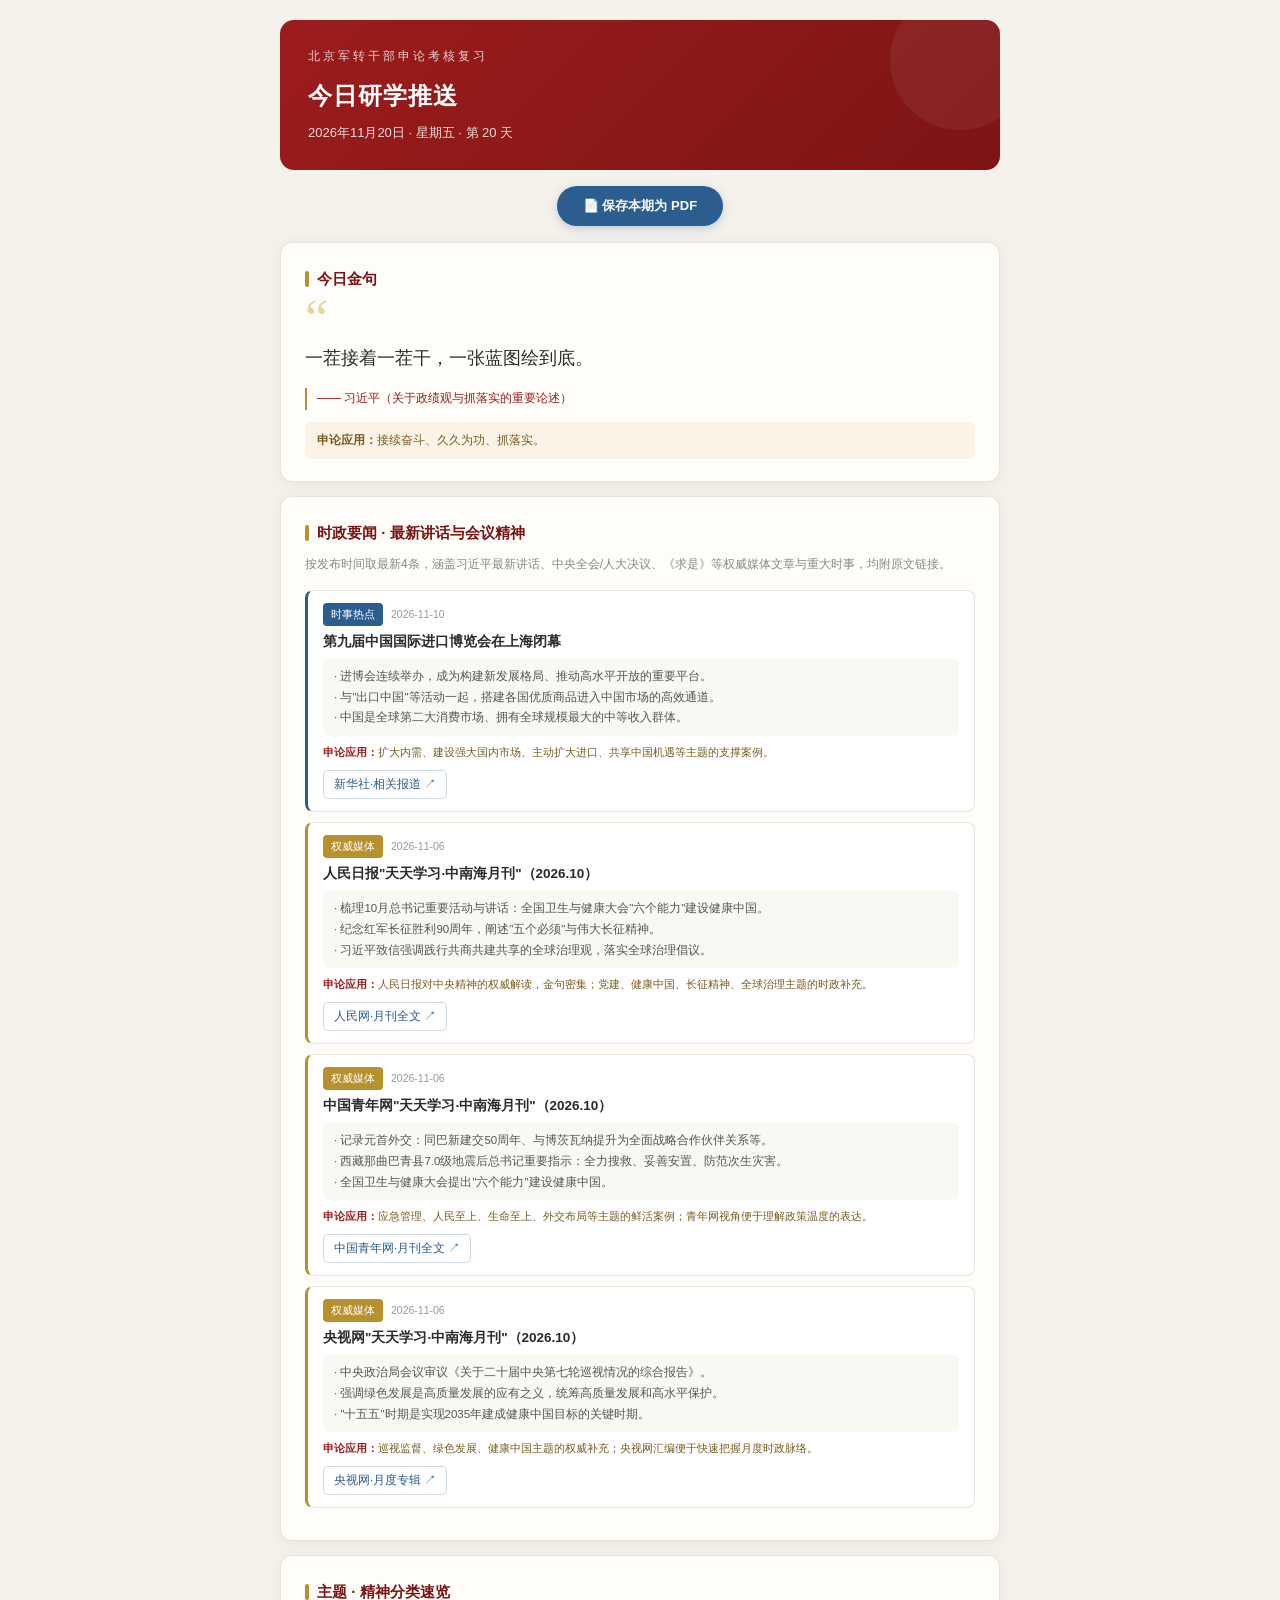
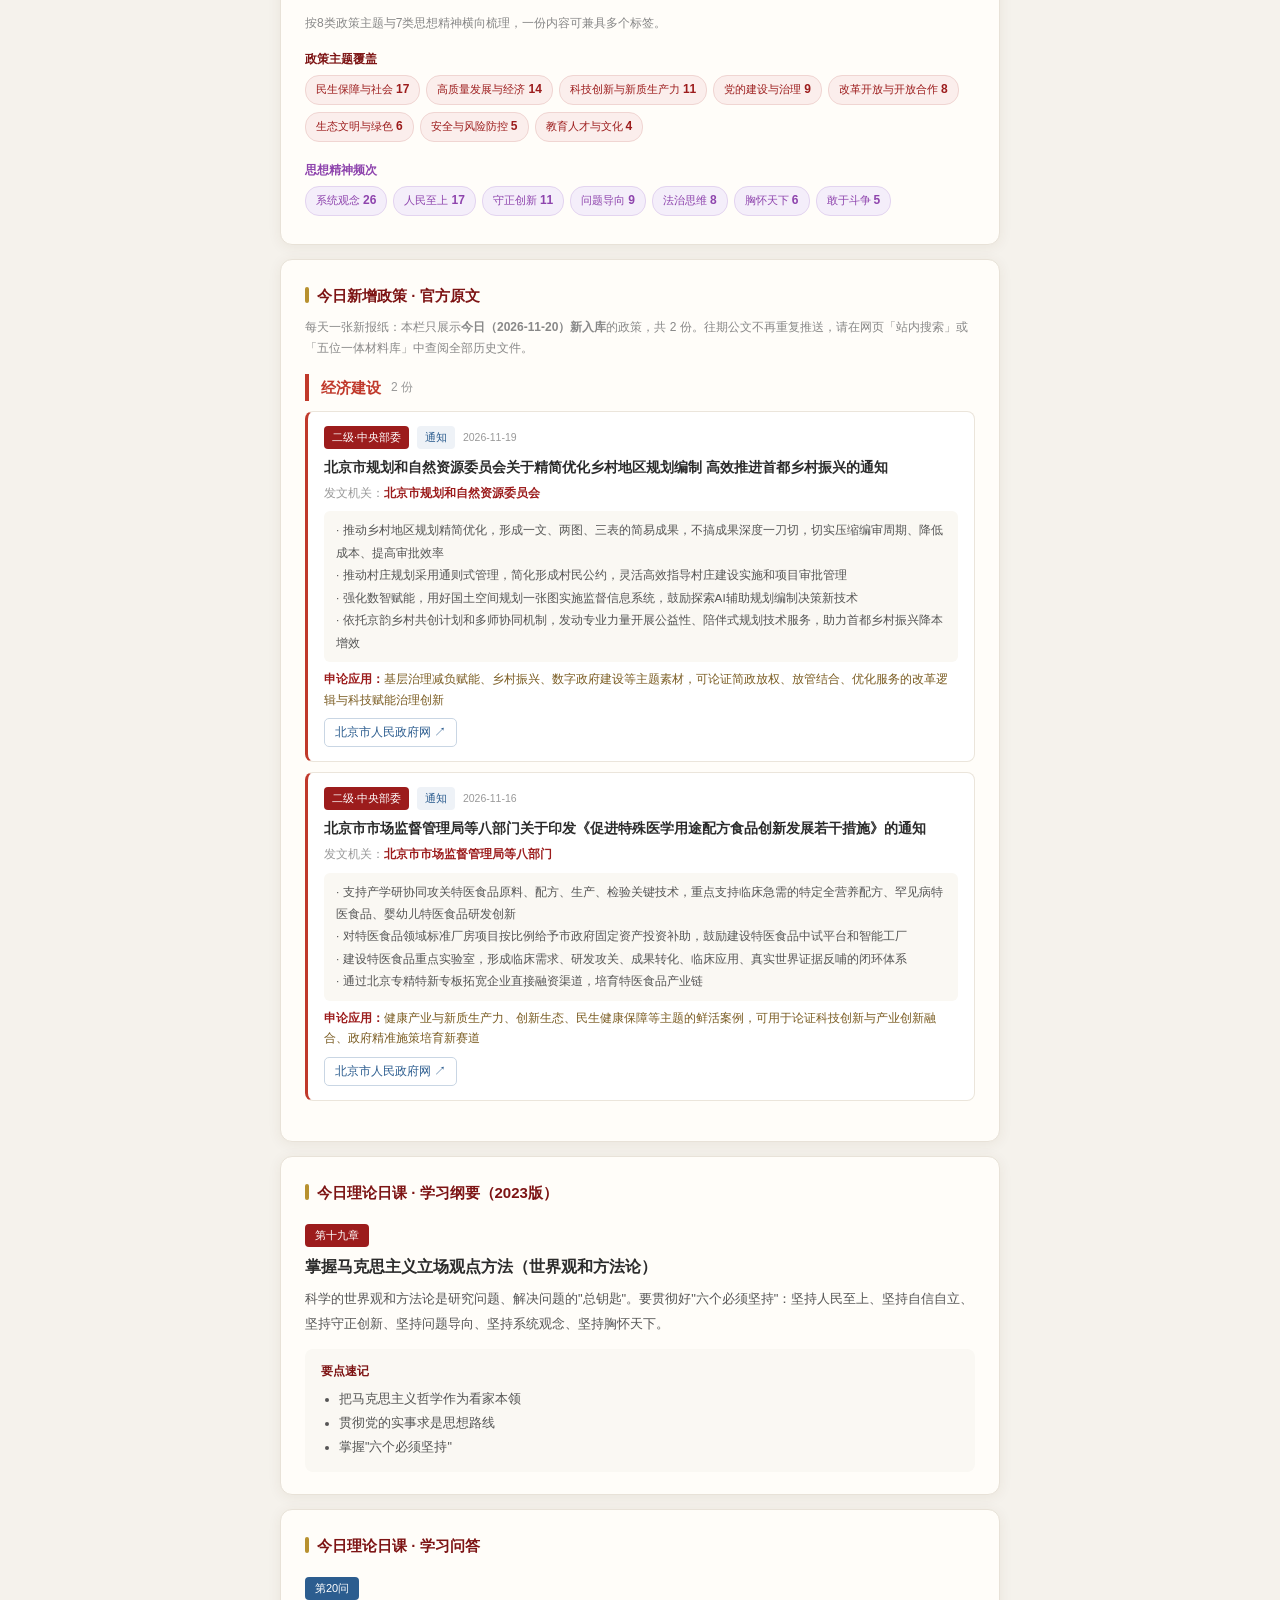
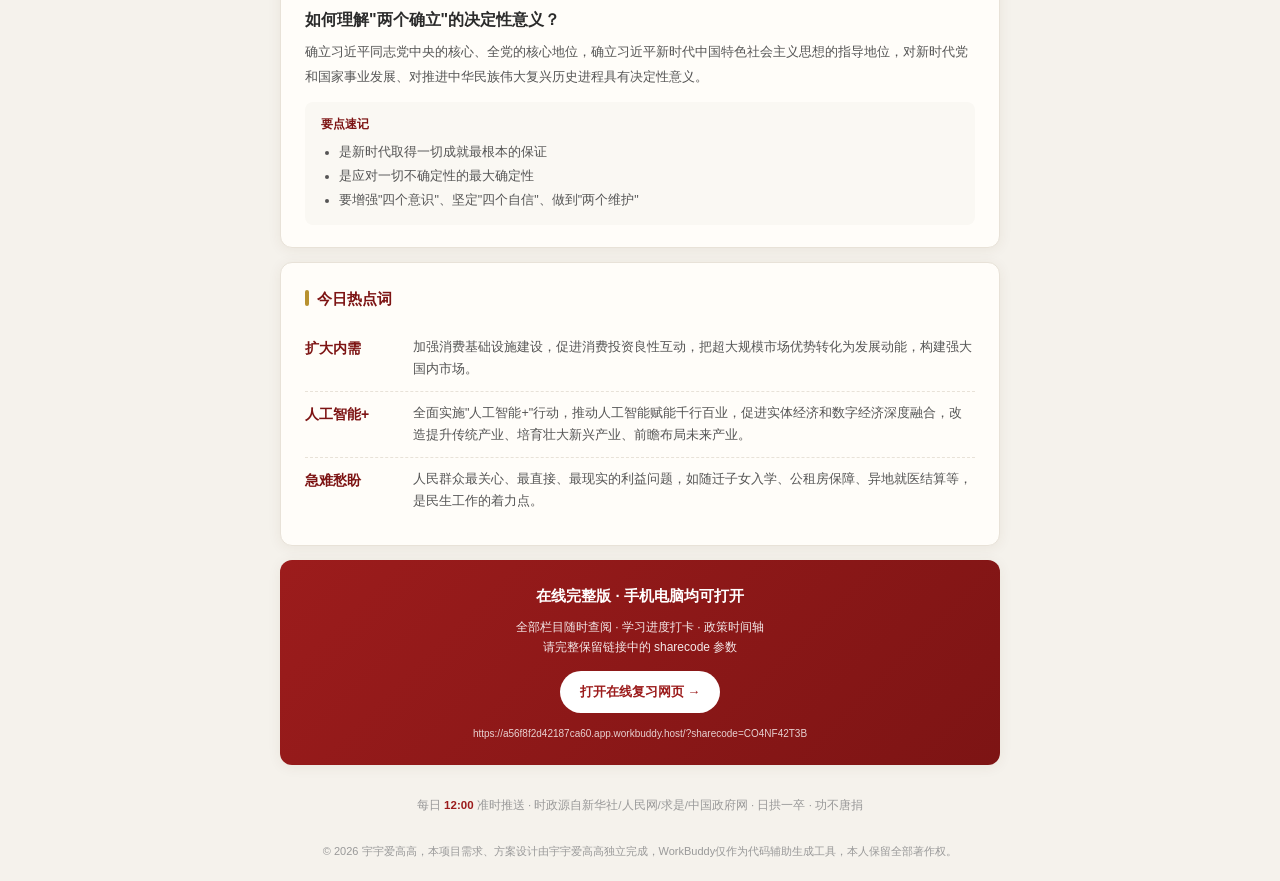
==== commit 6695be8d: "每日自动同步 2026-11-20 13:53" ====
--- a/今日推送_2026-11-20.html
+++ b/今日推送_2026-11-20.html
@@ -155,63 +155,15 @@
   </div>
 
   <div class="card">
-    <h2>政策公文全览 · 官方原文</h2>
-    <div class="doc-overview">共 24 份公文，按五位一体分组、来源层级排序，每日完整推送。全部为2026年6月以后中央/国务院公文；热点词由本批公文归纳，求是等文章仅作话题来源。</div>
+    <h2>今日新增政策 · 官方原文</h2>
+    <div class="doc-overview">每天一张新报纸：本栏只展示<b>今日（2026-11-20）新入库</b>的政策，共 2 份。往期公文不再重复推送，请在网页「站内搜索」或「五位一体材料库」中查阅全部历史文件。</div>
     
   <div class="doc-group">
     <div class="doc-group-hd" style="border-left-color:#c0392b">
       <span class="dg-name" style="color:#c0392b">经济建设</span>
-      <span class="dg-count">7 份</span>
+      <span class="dg-count">2 份</span>
     </div>
     
-      <div class="doc-item" style="border-left-color:#c0392b">
-        <div class="doc-meta">
-          <span class="tag">一级·中共中央/国务院</span>
-          <span class="tag type">意见</span>
-          <span class="tag date">2026-10-21</span>
-        </div>
-        <div class="doc-title">中共中央办公厅 国务院办公厅关于推动科技创新和产业创新深度融合的意见</div>
-        <div class="doc-org">发文机关：<b>中共中央办公厅、国务院办公厅</b></div>
-        <div class="doc-points">· 部署17项重点任务，打通从科技强到产业强、经济强、国家强的通道。<br>· 促进创新链产业链无缝对接，强化企业创新主体地位，鼓励企业参与高校科研活动和人才培养。<br>· 统筹技术、资本、人才等创新要素，完善多方参与的学科设置调整机制，构建良性创新生态。<br>· 加快建设与创新规律相适应的金融体系，发挥创业投资、多层次资本市场作用，培育未来产业。</div>
-        <div class="doc-use"><b>申论应用：</b>科技创新、产学研融合、创新链产业链对接、教育科技人才一体化主题的权威支撑。</div>
-        <a class="doc-link" href="https://www.gov.cn/gongbao/2026/issue_13086/202611/content_7085638.html" target="_blank" rel="noopener">中国政府网·国务院公报 ↗</a>
-      </div>
-      <div class="doc-item" style="border-left-color:#c0392b">
-        <div class="doc-meta">
-          <span class="tag">一级·中共中央/国务院</span>
-          <span class="tag type">意见</span>
-          <span class="tag date">2026-10-09</span>
-        </div>
-        <div class="doc-title">中共中央 国务院关于发展新质生产力的意见</div>
-        <div class="doc-org">发文机关：<b>中共中央、国务院</b></div>
-        <div class="doc-points">· 围绕科技创新、产业创新、发展方式、体制机制、人才工作五方面创新，提出19项重点举措。<br>· 加强原创性颠覆性科技创新，加快突破关键核心技术，强化企业科技创新主体地位。<br>· 推动科技创新和产业创新深度融合，改造提升传统产业、培育壮大新兴产业、前瞻布局未来产业。<br>· 全面实施"人工智能+"行动，促进实体经济和数字经济深度融合；构建绿色低碳循环发展经济体系。</div>
-        <div class="doc-use"><b>申论应用：</b>新质生产力、科技自立自强、人工智能+、未来产业等经济类主题的核心政策依据。</div>
-        <a class="doc-link" href="https://www.gov.cn/yaowen/liebiao/202610/content_7082824.htm" target="_blank" rel="noopener">中国政府网·原文 ↗</a>
-      </div>
-      <div class="doc-item" style="border-left-color:#c0392b">
-        <div class="doc-meta">
-          <span class="tag">一级·中共中央/国务院</span>
-          <span class="tag type">通知</span>
-          <span class="tag date">2026-09-10</span>
-        </div>
-        <div class="doc-title">国务院办公厅关于加强中小企业回款难问题治理有关工作的通知</div>
-        <div class="doc-org">发文机关：<b>国务院办公厅</b></div>
-        <div class="doc-points">· 健全行业账款支付规则，明确账期起算节点、支付方式、最长付款期限等关键要素。<br>· 引导龙头企业带头承诺自交付之日起60日内以现金方式向中小企业支付账款。<br>· 加强大型企业支付行为监管，压减电子凭证最长付款期限至6个月，严控非现金支付工具。<br>· 政府采购项目全额采用现金支付，发挥央企国企及时支付表率作用。</div>
-        <div class="doc-use"><b>申论应用：</b>优化营商环境、保护民营经济、治理拖欠账款、建设全国统一大市场主题。</div>
-        <a class="doc-link" href="https://cpc.people.com.cn/BIG5/n1/2026/0911/c64387-40796608.html" target="_blank" rel="noopener">人民网·中国共产党新闻网 ↗</a>
-      </div>
-      <div class="doc-item" style="border-left-color:#c0392b">
-        <div class="doc-meta">
-          <span class="tag">一级·中共中央/国务院</span>
-          <span class="tag type">规划</span>
-          <span class="tag date">2026-07-02</span>
-        </div>
-        <div class="doc-title">国务院关于《扩大消费"十五五"规划》的批复</div>
-        <div class="doc-org">发文机关：<b>国务院</b></div>
-        <div class="doc-points">· 国函〔2026〕66号，坚持扩大内需战略基点，深入实施提振消费专项行动。<br>· 到2030年社会消费品零售总额达60万亿元左右，居民消费率明显提高。<br>· 扩大服务消费，升级商品消费，丰富数字消费、绿色消费、体验消费等业态场景。<br>· 完善扩大居民消费长效机制，清理优化消费领域不合理限制性措施，优化入境消费环境。</div>
-        <div class="doc-use"><b>申论应用：</b>扩大内需、提振消费、服务消费、全国统一大市场、"十五五"开局类主题。</div>
-        <a class="doc-link" href="https://www.gov.cn/zhengce/zhengceku/202607/content_7075217.htm" target="_blank" rel="noopener">中国政府网·原文 ↗</a>
-      </div>
       <div class="doc-item" style="border-left-color:#c0392b">
         <div class="doc-meta">
           <span class="tag">二级·中央部委</span>
@@ -236,250 +188,6 @@
         <div class="doc-use"><b>申论应用：</b>健康产业与新质生产力、创新生态、民生健康保障等主题的鲜活案例，可用于论证科技创新与产业创新融合、政府精准施策培育新赛道</div>
         <a class="doc-link" href="https://www.beijing.gov.cn/zhengce/zhengcefagui/202611/t20261119_4952559.html" target="_blank" rel="noopener">北京市人民政府网 ↗</a>
       </div>
-      <div class="doc-item" style="border-left-color:#c0392b">
-        <div class="doc-meta">
-          <span class="tag">二级·中央部委</span>
-          <span class="tag type">方案</span>
-          <span class="tag date">2026-09-14</span>
-        </div>
-        <div class="doc-title">北京市人民政府关于印发《北京市现代服务业扩能提质实施方案（2026—2030年）》的通知</div>
-        <div class="doc-org">发文机关：<b>北京市人民政府</b></div>
-        <div class="doc-points">· 京政发〔2026〕21号，贯彻国务院《关于推进服务业扩能提质的意见》，加快首都服务业优质高效发展。<br>· 到2030年全市服务业增加值达6万亿元左右，服务进出口额突破1.5万亿元。<br>· 强化生产性服务业赋能进阶，做强研发设计、软件信息、科技服务，建设6G试验网和人工智能开源社区。<br>· 促进生活性服务业高品质多样化便利化，推动服务业与首都功能、先进制造业、改善民生相融合。</div>
-        <div class="doc-use"><b>申论应用：</b>首都现代服务业、服务业扩大开放、高精尖产业、北京高质量发展主题的省级样本。</div>
-        <a class="doc-link" href="https://www.beijing.gov.cn/zhengce/zhengcefagui/202609/t20260916_4866916.html" target="_blank" rel="noopener">北京市人民政府·原文 ↗</a>
-      </div>
-  </div>
-  <div class="doc-group">
-    <div class="doc-group-hd" style="border-left-color:#8e44ad">
-      <span class="dg-name" style="color:#8e44ad">政治建设</span>
-      <span class="dg-count">4 份</span>
-    </div>
-    
-      <div class="doc-item" style="border-left-color:#8e44ad">
-        <div class="doc-meta">
-          <span class="tag">一级·中共中央/国务院</span>
-          <span class="tag type">条例</span>
-          <span class="tag date">2026-11-07</span>
-        </div>
-        <div class="doc-title">中共中央印发《中国共产党地方委员会工作条例》</div>
-        <div class="doc-org">发文机关：<b>中共中央</b></div>
-        <div class="doc-points">· 2026年3月27日中央政治局会议修订、11月7日发布，强化地方党委功能，完善职责和运行机制。<br>· 地方党委发挥总揽全局、协调各方的领导作用，履行把方向、管大局、作决策、保落实职责。<br>· 坚持民主集中制，健全议事决策和监督机制，强化整体功能，提高领导水平。<br>· 牢固树立和践行正确政绩观，持之以恒推进全面从严治党，确保党中央政令畅通、令行禁止。</div>
-        <div class="doc-use"><b>申论应用：</b>党的领导、制度治党、依规治党、民主集中制、正确政绩观、领导班子建设类主题。</div>
-        <a class="doc-link" href="https://www.news.cn/politics/20261115/aac5a93da4fe438a99ce4bcd477d2e38/c.html" target="_blank" rel="noopener">新华网·全文 ↗</a>
-      </div>
-      <div class="doc-item" style="border-left-color:#8e44ad">
-        <div class="doc-meta">
-          <span class="tag">一级·中共中央/国务院</span>
-          <span class="tag type">意见</span>
-          <span class="tag date">2026-11-04</span>
-        </div>
-        <div class="doc-title">国务院办公厅、中央军委办公厅印发《关于推进全链路阳光征兵的实施意见》</div>
-        <div class="doc-org">发文机关：<b>国务院办公厅、中央军委办公厅</b></div>
-        <div class="doc-points">· 聚焦备战打仗，以推进全链路阳光运行为根本举措，实现全流程在线、全数据呈现、全环节透明。<br>· 从改革组织模式、加大公开力度、全程从严监管、弘扬新风正气等方面提出具体措施。<br>· 全面规范征兵工作秩序、纯正行业风气、提升征集质效，扎紧廉洁征兵"篱笆墙"。<br>· 常长用力推进兵员征集风气重塑开新，让征兵工作全程在阳光下进行。</div>
-        <div class="doc-use"><b>申论应用：</b>国防和军队建设、廉洁征兵、全面从严治军、军转特色主题的权威时政依据。</div>
-        <a class="doc-link" href="https://www.cnr.cn/js2014/jq/20261104/t20261104_527862147.shtml" target="_blank" rel="noopener">央广网·解放军报稿 ↗</a>
-      </div>
-      <div class="doc-item" style="border-left-color:#8e44ad">
-        <div class="doc-meta">
-          <span class="tag">一级·中共中央/国务院</span>
-          <span class="tag type">通知</span>
-          <span class="tag date">2026-09-20</span>
-        </div>
-        <div class="doc-title">国务院办公厅关于印发《"高效办成一件事"2026年度第二批重点事项清单》的通知</div>
-        <div class="doc-org">发文机关：<b>国务院办公厅</b></div>
-        <div class="doc-points">· 国办函〔2026〕84号，持续推动"高效办成一件事"，统筹做好第二批重点事项清单实施。<br>· 稳步拓展适用领域和范围，推动在建设全国统一大市场、扩大高水平对外开放、促进区域协调发展等领域实现"高效办成一件事"。<br>· 结合本地区本部门实际逐步推动经营主体和个人全生命周期重点事项总体清单全面落地。<br>· 持续提升企业和群众满意度、获得感，树立和践行正确政绩观。</div>
-        <div class="doc-use"><b>申论应用：</b>服务型政府、数字政府、优化政务服务、放管服改革、"高效办成一件事"主题。</div>
-        <a class="doc-link" href="https://www.fujian.gov.cn/zwgk/ztzl/zfwzjsygl/ygwj/202609/t20260929_7219694.htm" target="_blank" rel="noopener">福建省政府·转载中国政府网 ↗</a>
-      </div>
-      <div class="doc-item" style="border-left-color:#8e44ad">
-        <div class="doc-meta">
-          <span class="tag">一级·中共中央/国务院</span>
-          <span class="tag type">意见</span>
-          <span class="tag date">2026-07-23</span>
-        </div>
-        <div class="doc-title">中共中央 国务院关于加强新时代社会工作的意见</div>
-        <div class="doc-org">发文机关：<b>中共中央、国务院</b></div>
-        <div class="doc-points">· 社会工作事关党长期执政和国家长治久安，坚持党对社会工作的全面领导，走好新时代党的群众路线。<br>· 健全党领导社会工作的体制机制，构建党委统一领导、党委社会工作部门统筹协调、社会力量广泛参与的工作格局。<br>· 突出抓好新经济组织、新社会组织、新就业群体党的建设，加强互联网平台算法治理。<br>· 坚持和发展新时代"枫桥经验"，加强党建引领基层治理，持续为基层减负赋能，推进信访工作法治化。</div>
-        <div class="doc-use"><b>申论应用：</b>党建引领、基层治理、新兴领域党建、枫桥经验、群众路线、基层减负类主题。</div>
-        <a class="doc-link" href="https://www.workercn.cn/papers/grrb/2026/07/24/1/news-1.html" target="_blank" rel="noopener">工人日报·新华社稿 ↗</a>
-      </div>
-  </div>
-  <div class="doc-group">
-    <div class="doc-group-hd" style="border-left-color:#d68910">
-      <span class="dg-name" style="color:#d68910">文化建设</span>
-      <span class="dg-count">2 份</span>
-    </div>
-    
-      <div class="doc-item" style="border-left-color:#d68910">
-        <div class="doc-meta">
-          <span class="tag">一级·中共中央/国务院</span>
-          <span class="tag type">规划</span>
-          <span class="tag date">2026-10-15</span>
-        </div>
-        <div class="doc-title">中办、国办印发《文化遗产保护传承"十五五"规划》</div>
-        <div class="doc-org">发文机关：<b>中共中央办公厅、国务院办公厅</b></div>
-        <div class="doc-points">· "十五五"时期着力构建"文化遗产大保护格局"，彰显文化遗产在建设文化强国中的重要作用。<br>· 建立全国文化遗产资源总目录、推动整体协同保护、制定文化遗产保护法。<br>· 推动文化遗产创造性转化、创新性发展，中华文脉赓续绵延、辉光日新。<br>· 与文化和旅游发展、旅游强国建设等专项规划协同，推动文旅深度融合。</div>
-        <div class="doc-use"><b>申论应用：</b>文化强国、文化遗产保护、中华文脉传承、文旅融合、文化自信类主题。</div>
-        <a class="doc-link" href="https://news.cctv.com/2026/10/17/ARTIZFjn5FmaSoLdAGkKhMPj261017.shtml" target="_blank" rel="noopener">央视网·新华社稿 ↗</a>
-      </div>
-      <div class="doc-item" style="border-left-color:#d68910">
-        <div class="doc-meta">
-          <span class="tag">一级·中共中央/国务院</span>
-          <span class="tag type">意见</span>
-          <span class="tag date">2026-09-20</span>
-        </div>
-        <div class="doc-title">中共中央办公厅 国务院办公厅印发《关于分类推进高校改革的意见》</div>
-        <div class="doc-org">发文机关：<b>中共中央办公厅、国务院办公厅</b></div>
-        <div class="doc-points">· 全面把握教育的政治属性、人民属性、战略属性，构建自强卓越的高等教育体系。<br>· 优化分类布局结构，区分综合性、特色化基本方向，统筹中央部门所属高校和地方高校协同发展。<br>· 激发分类发展动能，发挥"双一流"建设牵引作用，实施优质特色应用型本科院校和学科专业建设工程。<br>· 健全分类评价机制，构建多赛道、多主体评价体系，强化人才供需适配。</div>
-        <div class="doc-use"><b>申论应用：</b>教育强国、高等教育改革、教育科技人才一体化、分类评价类主题。</div>
-        <a class="doc-link" href="https://cpc.people.com.cn/n1/2026/0921/c64387-40802646.html" target="_blank" rel="noopener">人民网·中国共产党新闻网 ↗</a>
-      </div>
-  </div>
-  <div class="doc-group">
-    <div class="doc-group-hd" style="border-left-color:#2c5d8f">
-      <span class="dg-name" style="color:#2c5d8f">社会建设</span>
-      <span class="dg-count">7 份</span>
-    </div>
-    
-      <div class="doc-item" style="border-left-color:#2c5d8f">
-        <div class="doc-meta">
-          <span class="tag">一级·中共中央/国务院</span>
-          <span class="tag type">意见</span>
-          <span class="tag date">2026-10-20</span>
-        </div>
-        <div class="doc-title">中共中央 国务院关于深化养老服务改革发展的意见</div>
-        <div class="doc-org">发文机关：<b>中共中央、国务院</b></div>
-        <div class="doc-points">· 构建养老服务事业产业发展三方协同机制，发挥政府主导、市场配置资源、社会参与作用。<br>· 扩大普惠性、基础性、兜底性养老服务供给，完善基本养老服务清单制度。<br>· 大力发展银发经济，推动养老服务产业规模化、集群化、品牌化，释放养老消费潜力。<br>· 推进京津冀等地养老服务一体化，深化拓展"银龄行动"，开发老年人力资源。</div>
-        <div class="doc-use"><b>申论应用：</b>积极应对人口老龄化、普惠养老、银发经济、养老服务体系类主题。</div>
-        <a class="doc-link" href="http://www.dttz.gov.cn/tzxrmzfz/fczccs/202610/5337485cff554a0c847974ead2d62d3a.shtml" target="_blank" rel="noopener">地方政府·转载原文 ↗</a>
-      </div>
-      <div class="doc-item" style="border-left-color:#2c5d8f">
-        <div class="doc-meta">
-          <span class="tag">一级·中共中央/国务院</span>
-          <span class="tag type">意见</span>
-          <span class="tag date">2026-10-16</span>
-        </div>
-        <div class="doc-title">国务院办公厅关于适应人工智能技术发展助力构建就业友好型发展方式的意见</div>
-        <div class="doc-org">发文机关：<b>国务院办公厅</b></div>
-        <div class="doc-points">· 国办发〔2026〕29号，以增强人工智能创造就业机会、赋能传统岗位的正面效应为目标。<br>· 深入实施"人工智能+"行动，拓展新兴领域就业新空间，加快开发人工智能领域新职业。<br>· 稳慎把握人工智能在劳动密集型行业应用的范围、力度、节奏，建立就业风险评估机制。<br>· 提升劳动者数字素养，完善灵活就业、新就业形态劳动者社会保障制度，实现包容性发展。</div>
-        <div class="doc-use"><b>申论应用：</b>人工智能与就业、数字素养、包容性发展、技术进步与民生改善辩证关系主题。</div>
-        <a class="doc-link" href="https://www.gov.cn/zhengce/content/202610/content_7084107.htm" target="_blank" rel="noopener">中国政府网·原文 ↗</a>
-      </div>
-      <div class="doc-item" style="border-left-color:#2c5d8f">
-        <div class="doc-meta">
-          <span class="tag">一级·中共中央/国务院</span>
-          <span class="tag type">意见</span>
-          <span class="tag date">2026-09-12</span>
-        </div>
-        <div class="doc-title">国务院办公厅关于进一步加强烟花爆竹全链条安全监管的意见</div>
-        <div class="doc-org">发文机关：<b>国务院办公厅</b></div>
-        <div class="doc-points">· 国办发〔2026〕26号，统筹发展和安全，聚焦生产、储存、经营、运输、燃放各环节全链条安全监管。<br>· 压实企业主体责任、部门监管责任、属地管理责任，严厉打击非法违法行为。<br>· 严格生产企业准入许可审批，严控生产企业数量，加快淘汰高风险产品。<br>· 推动产品质量升级和标准体系建设，提升烟花爆竹行业本质安全水平。</div>
-        <div class="doc-use"><b>申论应用：</b>安全生产、统筹发展和安全、全链条监管、底线思维类主题。</div>
-        <a class="doc-link" href="https://www.gov.cn/zhengce/content/202609/content_7081356.htm" target="_blank" rel="noopener">中国政府网·原文 ↗</a>
-      </div>
-      <div class="doc-item" style="border-left-color:#2c5d8f">
-        <div class="doc-meta">
-          <span class="tag">一级·中共中央/国务院</span>
-          <span class="tag type">意见</span>
-          <span class="tag date">2026-06-16</span>
-        </div>
-        <div class="doc-title">中共中央办公厅 国务院办公厅关于进一步保障和改善民生 着力解决群众急难愁盼的意见</div>
-        <div class="doc-org">发文机关：<b>中共中央办公厅、国务院办公厅</b></div>
-        <div class="doc-points">· 推动民生建设更加公平、均衡、普惠、可及，增强社会保障公平性。<br>· 全面取消在就业地参加社会保险的户籍限制，健全灵活就业人员、新就业形态人员社保制度。<br>· 加强低收入群体兜底帮扶，完善最低工资标准调整机制，加大以工代赈实施力度。<br>· 全方位提高基本公共服务质效，适时将涉及群众切身利益的增量服务事项纳入国家基本公共服务标准。</div>
-        <div class="doc-use"><b>申论应用：</b>以人民为中心、急难愁盼、基本公共服务均等化、社会保障、共同富裕类主题。</div>
-        <a class="doc-link" href="https://www.jingtai.gov.cn/zfxxgk/bmhxzxxgk/xzjdzfml/cwtz/fdzdgknr/zfbz/art/2026/art_38431c04e43149adb22b299e5a91025a.html" target="_blank" rel="noopener">地方政府·转载原文 ↗</a>
-      </div>
-      <div class="doc-item" style="border-left-color:#2c5d8f">
-        <div class="doc-meta">
-          <span class="tag">一级·中共中央/国务院</span>
-          <span class="tag type">规划</span>
-          <span class="tag date">2026-06-11</span>
-        </div>
-        <div class="doc-title">国务院关于印发《实施就业优先战略"十五五"规划》的通知</div>
-        <div class="doc-org">发文机关：<b>国务院</b></div>
-        <div class="doc-points">· 国发〔2026〕16号，就业是最基本的民生，聚焦促进高质量充分就业目标。<br>· 坚持投资于物和投资于人紧密结合，构建就业友好型发展方式，破解结构性就业矛盾。<br>· 部署九方面重点任务，强化宏观调控就业优先导向，适应人工智能发展促进就业创业。<br>· 加大对农民工、退役军人等重点群体就业支持力度，推动灵活就业、新就业形态健康发展。</div>
-        <div class="doc-use"><b>申论应用：</b>就业优先、高质量充分就业、投资于人、重点群体就业、就业友好型发展方式核心依据。</div>
-        <a class="doc-link" href="https://www.gov.cn/gongbao/2026/issue_12826/202606/content_7073637.html" target="_blank" rel="noopener">中国政府网·国务院公报 ↗</a>
-      </div>
-      <div class="doc-item" style="border-left-color:#2c5d8f">
-        <div class="doc-meta">
-          <span class="tag">二级·中央部委</span>
-          <span class="tag type">规划</span>
-          <span class="tag date">2026-11-13</span>
-        </div>
-        <div class="doc-title">北京市人力资源和社会保障局 北京市发展和改革委员会印发《北京市"十五五"时期促进高质量充分就业规划》</div>
-        <div class="doc-org">发文机关：<b>北京市人社局、北京市发改委</b></div>
-        <div class="doc-points">· 到2030年就业友好型城市建设取得显著成效，基本形成高质量充分就业格局。<br>· 部署8方面重点任务，突出就业优先导向，构建就业友好型发展方式。<br>· 把高校毕业生就业作为重中之重，做强"北京欢迎你"品牌，增加青年人才"一张床、一间房"供应。<br>· 挖掘首发经济、夜间经济、银发经济、冰雪经济潜力，推进出台《北京市就业促进条例》。</div>
-        <div class="doc-use"><b>申论应用：</b>首都高质量就业、青年人才、就业友好型城市、区域就业协同的省级样本。</div>
-        <a class="doc-link" href="https://chinajob.mohrss.gov.cn/c/2026-11-13/642207.shtml" target="_blank" rel="noopener">中国就业网·人社部 ↗</a>
-      </div>
-      <div class="doc-item" style="border-left-color:#2c5d8f">
-        <div class="doc-meta">
-          <span class="tag">二级·中央部委</span>
-          <span class="tag type">规划</span>
-          <span class="tag date">2026-11-06</span>
-        </div>
-        <div class="doc-title">北京市关于印发《北京市"十五五"时期住房发展规划》的通知</div>
-        <div class="doc-org">发文机关：<b>北京市住房和城乡建设委员会</b></div>
-        <div class="doc-points">· 强化住宅与产业联动支撑，实现住宅用地与产业用地双向调节、产城融合、职住近接。<br>· 核心区坚持减量发展和有机更新，中心城区推动住宅用地向就业密集区域适度倾斜。<br>· 城市副中心以住房配置支撑产业培育，平原新城围绕产业园区和轨道交通站点就近布局住房。<br>· 健全住房供需动态监测预警机制，构建覆盖规划、建设、交易、运维全周期的房屋大数据平台。</div>
-        <div class="doc-use"><b>申论应用：</b>首都住房保障、职住平衡、城市更新、减量发展、区域协同的省级样本。</div>
-        <a class="doc-link" href="https://zjw.beijing.gov.cn/bjjs/xxgk/zcwj2024/qtzcwj/xxyx13/744156589/index.shtml" target="_blank" rel="noopener">北京市住建委·原文 ↗</a>
-      </div>
-  </div>
-  <div class="doc-group">
-    <div class="doc-group-hd" style="border-left-color:#3a7d55">
-      <span class="dg-name" style="color:#3a7d55">生态文明</span>
-      <span class="dg-count">4 份</span>
-    </div>
-    
-      <div class="doc-item" style="border-left-color:#3a7d55">
-        <div class="doc-meta">
-          <span class="tag">一级·中共中央/国务院</span>
-          <span class="tag type">意见</span>
-          <span class="tag date">2026-11-17</span>
-        </div>
-        <div class="doc-title">商务部等9部门关于深入推进再生资源回收体系建设 促进回收行业高质量发展的意见</div>
-        <div class="doc-org">发文机关：<b>商务部、国家发展改革委、工业和信息化部等9部门</b></div>
-        <div class="doc-points">· 提出到2030年初步建立回收网络健全完善、居民交投便捷顺畅、分拣环节高效先进、末端处理绿色规范的再生资源回收体系<br>· 推行“两网融合”“互联网+回收”“以车代库”等典型回收模式，破解大件废旧家具“扔比买难”、废旧家电回收不畅等民生痛点<br>· 专章部署动力电池、光伏组件、风机叶片“新三样”固废回收拆解利用，力争到2030年建成覆盖全面、规范有序、技术先进的“新三样”固废回收利用体系<br>· 落实生产者责任延伸制度，压实各方回收责任，将再生资源回收纳入一刻钟便民生活圈基础保障类服务，统筹要素保障、执法监督、标准体系、试点建设协同发力</div>
-        <div class="doc-use"><b>申论应用：</b>循环经济与绿色低碳发展类申论核心素材，可用于论证“新质生产力本身就是绿色生产力”、健全绿色低碳发展机制、完善生产者责任延伸制度、民生小事与国家治理等命题</div>
-        <a class="doc-link" href="https://www.gov.cn/zhengce/zhengceku/202611/content_7086351.htm" target="_blank" rel="noopener">中国政府网政策文件库原文 ↗</a>
-      </div>
-      <div class="doc-item" style="border-left-color:#3a7d55">
-        <div class="doc-meta">
-          <span class="tag">一级·中共中央/国务院</span>
-          <span class="tag type">办法</span>
-          <span class="tag date">2026-08-03</span>
-        </div>
-        <div class="doc-title">中共中央办公厅 国务院办公厅印发《党政领导干部生态环境损害责任追究办法》</div>
-        <div class="doc-org">发文机关：<b>中共中央办公厅、国务院办公厅</b></div>
-        <div class="doc-points">· 2026年7月9日中央政治局常委会会议修订，8月3日发布，强化党政领导干部生态环境保护责任。<br>· 坚持党政同责、失职追责，依规依法、精准有效，严肃问责、终身追究。<br>· 重点细化地方党委和政府主要负责人等4类责任主体的责任追究情形。<br>· 全面推进美丽中国建设，推动树立和践行正确政绩观。</div>
-        <div class="doc-use"><b>申论应用：</b>生态文明、党政同责一岗双责、生态环境责任追究、正确政绩观类主题。</div>
-        <a class="doc-link" href="https://www.gov.cn/gongbao/2026/issue_12966/202609/content_7080508.html" target="_blank" rel="noopener">中国政府网·国务院公报 ↗</a>
-      </div>
-      <div class="doc-item" style="border-left-color:#3a7d55">
-        <div class="doc-meta">
-          <span class="tag">一级·中共中央/国务院</span>
-          <span class="tag type">意见</span>
-          <span class="tag date">2026-07-04</span>
-        </div>
-        <div class="doc-title">中共中央办公厅 国务院办公厅关于完善自然资源资产管理制度体系的意见</div>
-        <div class="doc-org">发文机关：<b>中共中央办公厅、国务院办公厅</b></div>
-        <div class="doc-points">· 自然资源资产管理领域首部以"制度体系"命名的中央文件，构建全民所有自然资源资产全生命周期管理制度框架。<br>· 以健全自然资源资产产权制度为主线，摸清自然资源资产家底，健全清查统计核算制度。<br>· 促进自然资源资产保值增值和高效配置，探索资源权益指标市场化交易。<br>· 到2035年系统完备的自然资源资产管理制度体系全面建立，打通"两山"转化通道。</div>
-        <div class="doc-use"><b>申论应用：</b>生态文明、"两山"理念、自然资源资产产权制度、绿色低碳发展类主题。</div>
-        <a class="doc-link" href="https://www.gov.cn/zhengce/202607/content_7075234.htm" target="_blank" rel="noopener">中国政府网·原文 ↗</a>
-      </div>
-      <div class="doc-item" style="border-left-color:#3a7d55">
-        <div class="doc-meta">
-          <span class="tag">二级·中央部委</span>
-          <span class="tag type">工作方案</span>
-          <span class="tag date">2026-11-19</span>
-        </div>
-        <div class="doc-title">北京市零碳工厂培育建设工作方案（2026—2030年）</div>
-        <div class="doc-org">发文机关：<b>北京市经济和信息化局</b></div>
-        <div class="doc-points">· 以汽车、汽车零部件、锂电池、电子电器、智能装备、医药、都市、算力设施等领域为重点，到2030年力争培育建设100家零碳工厂<br>· 构建“科学算碳、源头减碳、过程脱碳、协同降碳、碳抵披露”全链条降碳体系，把零碳工厂建设作为“十五五”时期企业碳管理工作的重要抓手<br>· 建设范围由生产线延伸至算力机房，零碳算力设施规模须不小于3000个标准机架、电能利用效率达到2级及以上水平<br>· 设定两项核心硬指标：单位能耗碳排放不高于0.5吨二氧化碳/吨标准煤、非化石能源消费占比不低于85%，另设10项引导指标动态复核、名单管理</div>
-        <div class="doc-use"><b>申论应用：</b>绿色北京与碳达峰碳中和类申论素材，可用于论证以点带面推动工业绿色转型、超大城市算力发展与降碳协同、制度创新激发经营主体绿色活力等命题</div>
-        <a class="doc-link" href="https://www.beijing.gov.cn/ywdt/gzdt/202611/t20261119_4951806.html" target="_blank" rel="noopener">北京市人民政府门户网站 ↗</a>
-      </div>
   </div>
   </div>
 
